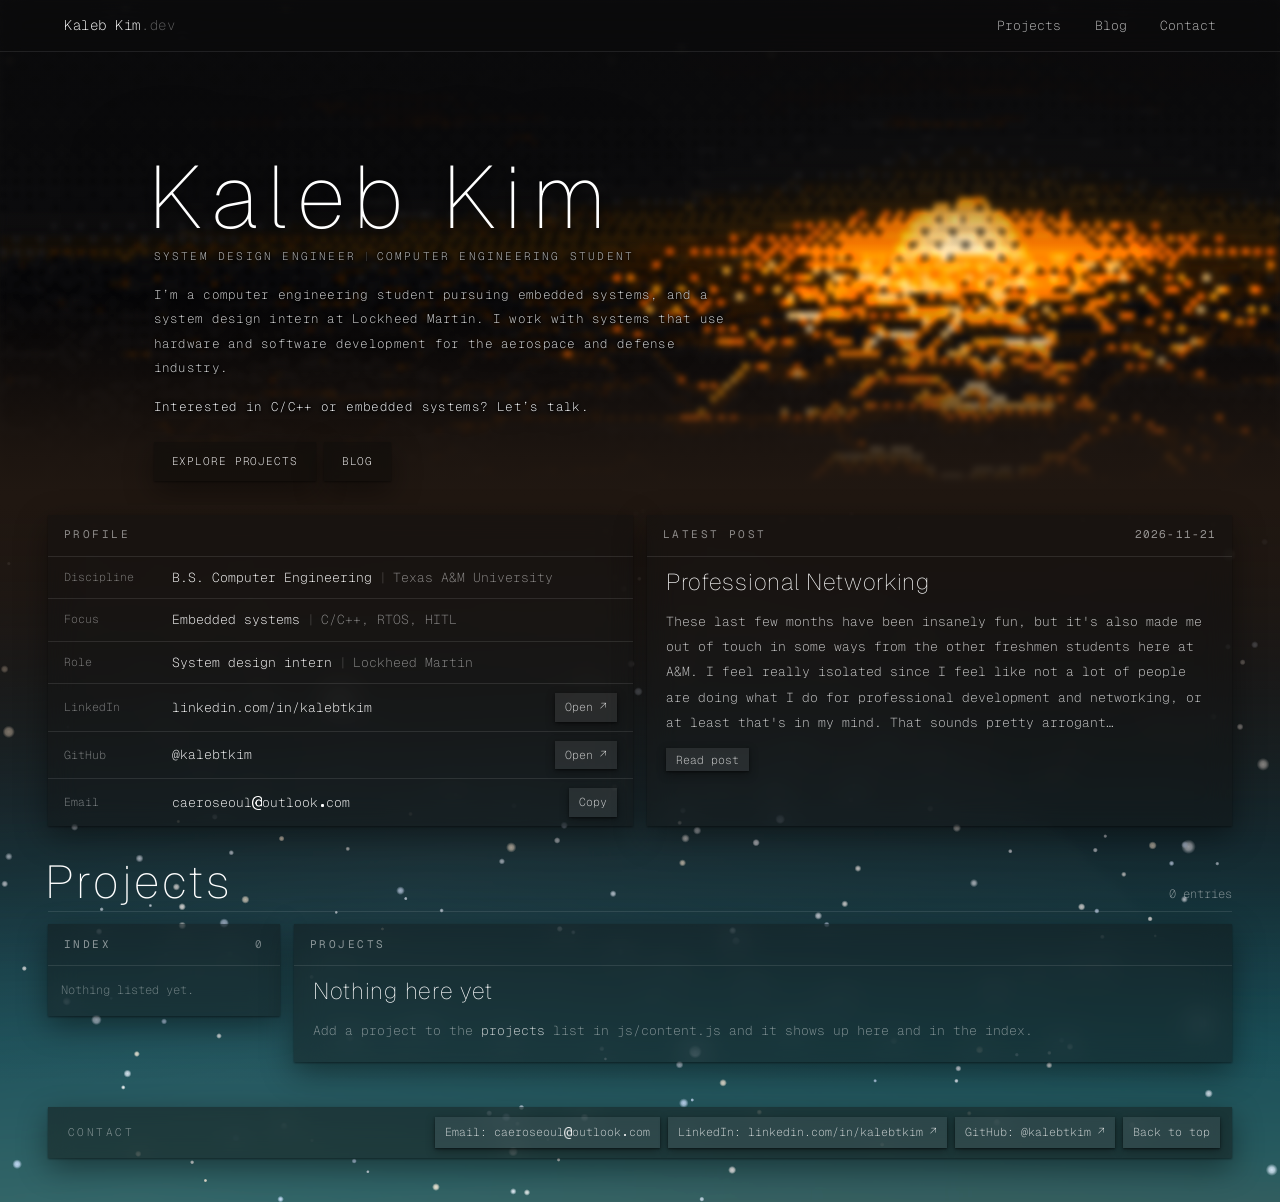
==== index.html @ 830ab782 "Match the section gaps, and rebuild the star field with per-layer timing Spacing: - One --stack-gap " ====
<!DOCTYPE html>
<html lang="en">
<head>
<meta charset="utf-8">
<meta name="viewport" content="width=device-width, initial-scale=1">
<title>Kaleb Kim</title>
<link rel="preconnect" href="https://fonts.googleapis.com">
<link rel="preconnect" href="https://fonts.gstatic.com" crossorigin>
<link href="https://fonts.googleapis.com/css2?family=Geist:wght@100..400&amp;family=Geist+Mono:wght@100..500&amp;display=swap" rel="stylesheet">
<link rel="stylesheet" href="css/site.css">
</head>
<body>

<header class="bar">
  <a class="brand" href="#top">Kaleb Kim<span>.dev</span></a>
  <nav class="nav">
    <a href="#projects">Projects</a>
    <a href="blog.html">Blog</a>
    <a href="#contact">Contact</a>
  </nav>
</header>

<div class="hero" id="top">
  <canvas class="art" id="hero-art" role="img" aria-label="Animated ASCII art: the sun setting into a sea of cloud"></canvas>
  <div class="intro">
    <h1 class="name">Kaleb Kim</h1>
    <p class="role">System Design Engineer<span>|</span>Computer Engineering Student</p>
    <div class="summary">
      <p>I&rsquo;m a computer engineering student pursuing embedded systems, and a system design intern at Lockheed Martin. I work with systems that use hardware and software development for the aerospace and defense industry.</p>
      <p class="cta">Interested in C/C++ or embedded systems? Let&rsquo;s talk.</p>
    </div>
    <div class="acts">
      <a href="#projects">Explore projects</a>
      <a href="blog.html">Blog</a>
    </div>
  </div>
</div>

<main class="lower">
  <div class="lower-bg" aria-hidden="true"><div class="stars"><i></i><i></i><i></i><i></i><i></i><i></i><i></i><i></i><i></i><i></i><i></i><i></i></div></div>
  <div class="wrap">
    <div class="decks" id="decks"></div>
    <section id="projects"></section>
  </div>
  <footer class="contactbar" id="contact"></footer>
</main>

<script src="js/content.js"></script>
<script src="js/cloud-sea.js"></script>
<script src="js/hero.js"></script>
<script>window.initHeroArt();</script>
<script src="js/render.js"></script>
</body>
</html>
---- css/site.css ----
:root {
    --bg: #0e0e0f;
    --fg: #ffffff;
    --bright: #ffffff;
    --accent: #f38020;
    --seam: #201711;   /* warm tone where the art hands off to the ridge */
    --mono: "Geist Mono", ui-monospace, Menlo, Consolas, monospace;
    /* every block on the page shares this measure and these gutters, so the
       contact bar lines up with the cards above it at any width */
    /* panels are lifted off the page with shadow instead of outlined */
    --lift: 0 1px 2px rgba(0, 0, 0, 0.45), 0 10px 30px rgba(0, 0, 0, 0.42);
    /* smaller version, so buttons lift off the cards they sit on */
    --lift-sm: 0 1px 2px rgba(0, 0, 0, 0.5), 0 3px 10px rgba(0, 0, 0, 0.38);
    --rule: 1px solid rgba(255, 255, 255, 0.10);
    /* the gap below the hero buttons and the gap above Projects are the
       same measure, split either side of the hero's bottom edge */
    --stack-gap: clamp(28px, 3.7vh, 46px);
    --measure: 1320px;
    --gutter: clamp(18px, 5vw, 48px);
    --display: "Geist", "Helvetica Neue", Arial, sans-serif;
    /* optical nudge pulling the name back into line with the text under it;
       retune this one value if the glyph edge looks off */
    --name-nudge: -0.06em;
    color-scheme: dark;
  }
  * { box-sizing: border-box; }
  body {
    margin: 0; background: var(--bg); color: var(--fg);
    min-height: 100vh; display: flex; flex-direction: column;
    font-family: var(--mono); font-weight: 200; font-size: 14px; line-height: 1.8;
    -webkit-font-smoothing: antialiased;
  }
  h1, p { margin: 0; }
  html { scroll-behavior: smooth; }
  @media (prefers-reduced-motion: reduce) { html { scroll-behavior: auto; } }
  /* jumping to #projects or a card must not tuck it under the fixed bar */
  #projects, .proj-list .card, #top { scroll-margin-top: 66px; }

  /* the art, and a gradient that fades it into the page */
  /* min-height, not height: the intro is in normal flow, so a narrow window
     makes the hero taller rather than slicing the buttons off the bottom */
  .hero {
    position: relative; min-height: clamp(400px, 46vh, 486px);
    overflow: hidden; display: flex; align-items: flex-start;
  }
  .art {
    position: absolute; inset: 0; display: block; width: 100%; height: 100%;
    font-family: var(--mono);
    filter: blur(3px) brightness(1.15) contrast(1.12) saturate(1.4);
  }
  .hero::after {
    content: ""; position: absolute; inset: 0; pointer-events: none;
    background: linear-gradient(to bottom,
      rgba(14, 14, 15, 0.62) 0%,
      rgba(14, 14, 15, 0.56) 22%,
      rgba(14, 14, 15, 0.42) 34%,
      rgba(14, 14, 15, 0) 50%,
      rgba(14, 14, 15, 0) 58%,
      rgba(32, 23, 17, 0.42) 74%,
      rgba(32, 23, 17, 0.88) 90%,
      var(--seam) 98%,
      var(--seam) 100%);
  }

  /* name and summary sit over the art, top left */
  .intro {
    position: relative; z-index: 2; width: 100%;
    padding: clamp(100px, 17vh, 180px) var(--gutter)
             calc(var(--stack-gap) * 0.7) clamp(56px, 12vw, 190px);
  }
  /* lines stop well short of the page edge rather than running across it */
  .role, .summary { max-width: 600px; }
  .name {
    font-family: var(--display); font-weight: 100;
    font-size: clamp(30px, 8vw, 88px); line-height: 1;
    letter-spacing: 0.1em; white-space: nowrap;
    margin-left: var(--name-nudge);
    color: #fff;
    /* no tight ring: a 1px shadow hugging the glyph reads as extra weight
       on a hairline face, so this is all soft halo instead */
    text-shadow:
      0 0 14px rgba(0, 0, 0, 0.92),
      0 0 46px rgba(0, 0, 0, 0.9),
      0 0 96px rgba(0, 0, 0, 0.8);
  }
  /* thin bar across the top: wordmark left, links right */
  .bar {
    position: fixed; top: 0; left: 0; right: 0; z-index: 10;
    display: flex; align-items: center; justify-content: space-between;
    gap: 16px; height: 52px; padding: 0 clamp(16px, 5vw, 72px);
    background: rgba(14, 14, 15, 0.30);
    backdrop-filter: blur(14px); -webkit-backdrop-filter: blur(14px);
    border-bottom: 1px solid rgba(255, 255, 255, 0.09);
  }
  .brand {
    color: #fff; font-size: 14px; font-weight: 200; letter-spacing: 0.04em;
    text-decoration: none; white-space: nowrap;
  }
  .brand span { color: rgba(255, 255, 255, 0.34); }
  .nav { display: flex; gap: clamp(16px, 2.6vw, 34px); }
  .nav a {
    color: rgba(255, 255, 255, 0.72); font-size: 13px; font-weight: 200;
    text-decoration: none; white-space: nowrap;
  }
  .nav a:hover { color: #fff; }

  /* shared: a tight opaque ring so the dots do not read through the
     letterforms, then widening halos to lift the text off the art */
  .role,
  .summary p {
    text-shadow:
      0 0 1px #0e0e0f, 0 0 2px #0e0e0f, 0 0 4px #0e0e0f,
      0 0 6px #0e0e0f, 0 0 9px #0e0e0f, 0 0 13px #0e0e0f,
      0 0 20px rgba(14, 14, 15, 0.99),
      0 0 40px rgba(14, 14, 15, 0.96),
      0 0 84px rgba(14, 14, 15, 0.88);
  }
  .role {
    margin-top: 6px; font-size: 11px; font-weight: 200;
    letter-spacing: 0.2em; text-transform: uppercase;
    color: rgba(255, 255, 255, 0.78);
  }
  .role span { color: rgba(255, 255, 255, 0.3); margin: 0 0.62em; letter-spacing: 0; }

  /* small type needs air: a touch more tracking and leading than the body,
     and more contrast to hold up against the art */
  .summary { margin-top: 16px; display: grid; gap: 15px; }
  .summary p {
    font-size: 12.5px; font-weight: 200; line-height: 1.95;
    letter-spacing: 0.022em; color: rgba(255, 255, 255, 0.86);
  }
  .summary .cta { color: #fff; letter-spacing: 0.03em; }

  .acts { display: flex; gap: 8px; flex-wrap: wrap; margin-top: 22px; }
  .acts a {
    font-size: 11px; letter-spacing: 0.08em; text-transform: uppercase;
    color: #fff; text-decoration: none; padding: 10px 18px;
    background: rgba(14, 12, 11, 0.52); box-shadow: var(--lift);
    backdrop-filter: blur(6px); -webkit-backdrop-filter: blur(6px);
    transition: background 140ms ease;
  }
  .acts a:hover { background: rgba(255, 255, 255, 0.16); }

  /* photo band below the hero: blurred like the art, with its own gradient
     at each edge so it emerges from the page background and sinks back in */
  /* the whole photo, full width, uncropped, running to the bottom of the page */
  /* rows inside any card: profile, index, project bodies */
  .card dl { margin: 0; }
  .card dl > div {
    display: grid; grid-template-columns: 96px minmax(0, 1fr) auto;
    gap: 12px; align-items: center; padding: 9px 16px;
    border-bottom: var(--rule);
  }
  .card dl > div:last-child { border-bottom: 0; }
  .card dt { font-size: 11.5px; color: rgba(255, 255, 255, 0.46); }
  .card dd { margin: 0; font-size: 13px; color: #fff; }
  .card dd.addr { white-space: nowrap; }
  .card dd .sub { color: rgba(255, 255, 255, 0.5); }
  .card dd .sep { color: rgba(255, 255, 255, 0.26); margin: 0 .5em; }
  .btn {
    font: inherit; font-size: 11.5px; color: rgba(255, 255, 255, 0.78);
    background: rgba(255, 255, 255, 0.08); border: 0; box-shadow: var(--lift-sm);
    padding: 4px 10px; cursor: pointer; text-decoration: none; white-space: nowrap;
    transition: background 120ms ease, color 120ms ease, box-shadow 120ms ease;
  }
  .btn:hover {
    color: #fff; background: rgba(255, 255, 255, 0.16);
    box-shadow: 0 1px 2px rgba(0, 0, 0, 0.55), 0 6px 16px rgba(0, 0, 0, 0.46);
  }
  /* The @ and the . are background images, so no part of the address sits in
     the markup as text. Use: name<i class="at"></i>host<i class="dot"></i>tld */
  .at, .dot {
    display: inline-block; background-repeat: no-repeat;
    background-size: contain; background-position: center;
  }
  .at {
    width: .72em; height: 1.1em; vertical-align: -.24em; margin: 0 .02em;
    background-image: url("[data-uri]");
  }
  .dot {
    width: .22em; height: .22em; vertical-align: 0; margin: 0 .22em;
    background-image: url("[data-uri]");
  }

  @media (max-width: 620px) {
    .card dl > div { grid-template-columns: 84px minmax(0, 1fr); row-gap: 5px; }
    .btn { grid-column: 2; justify-self: start; }
  }

  @media (max-width: 620px) {
    .hero { height: clamp(420px, 80vh, 680px); }
    .summary { max-width: none; }
    /* the wide offset would drop the text onto the sun on a phone */
    .intro { padding: clamp(92px, 15vh, 150px) var(--gutter) clamp(36px, 6vh, 56px) var(--gutter); }
    /* narrow screens crop into the bright part of the art, so the top of the
       band is darkened harder to keep the text readable */
    .hero::after {
      background: linear-gradient(to bottom,
        rgba(14, 14, 15, 0.94) 0%,
        rgba(14, 14, 15, 0.86) 28%,
        rgba(14, 14, 15, 0.45) 42%,
        rgba(14, 14, 15, 0) 58%,
        rgba(32, 23, 17, 0.45) 76%,
        rgba(32, 23, 17, 0.9) 91%,
        var(--seam) 98%,
        var(--seam) 100%);
    }
  }

  /* ====== lower half: blurred ridge behind the content ================= */
  /* no overflow here: an overflow ancestor would stop the index sticking */
  .lower { position: relative; flex: 1 0 auto; display: flex; flex-direction: column; }
  /* pages with no hero need clearance under the fixed bar */
  .lower.page > .wrap { padding-top: 70px; }
  /* fills the whole lower half, so the picture runs under the contact bar */
  .lower-bg { position: absolute; inset: 0; overflow: hidden; z-index: 0; background: var(--bg); }
  .lower-bg::before {
    content: ""; position: absolute; top: -2%; left: -2%; right: -2%;
    aspect-ratio: 1400 / 2100;
    background: url("../img/ridge.svg") center top / 100% auto no-repeat;
    filter: blur(4px) brightness(1.04) saturate(1.1);
    /* the picture fades out at its own bottom edge, not at the page's, so a
       long projects page lands on black and a short one never shows a band */
    -webkit-mask-image: linear-gradient(to bottom, #000 calc(100% - 460px), transparent 100%);
    mask-image: linear-gradient(to bottom, #000 calc(100% - 460px), transparent 100%);
  }
  .lower-bg::after {
    content: ""; position: absolute; inset: 0;
    /* top fade in pixels so the handover is the same length whatever the
       image height is; bottom fade in percent so it always lands on black */
    background:
      linear-gradient(to bottom,
        var(--seam) 0,
        rgba(32, 23, 17, 0.88) 90px,
        rgba(32, 23, 17, 0.6) 210px,
        rgba(32, 23, 17, 0.3) 340px,
        rgba(32, 23, 17, 0.1) 460px,
        rgba(32, 23, 17, 0) 580px),
      none;
  }

  /* ---- star field -----------------------------------------------------
     The sky in ridge.svg is empty now; the stars live here so they can
     twinkle. 12 layers of 30 tiny radial gradients each, every layer on
     its own duration and starting part-way through its cycle, so no two
     groups brighten together. Positions are percentages, so the field
     follows the picture at any window width. */
  .stars {
    position: absolute; top: 0; left: 0; right: 0;
    aspect-ratio: 1400 / 1020;        /* the sky band of the picture */
    pointer-events: none; z-index: 0;
  }
  .stars i { position: absolute; inset: 0; display: block; filter: blur(0.35px); }
  .stars i:nth-child(1) {
    background-image:
      radial-gradient(6.99px 6.99px at 92.23% 94.4%, rgba(255,244,226,0.9) 0, rgba(255,244,226,0.7) 54%, transparent 100%),
      radial-gradient(2.22px 2.22px at 52.99% 13.23%, rgba(255,255,255,0.94) 0, rgba(255,255,255,0.73) 42%, transparent 100%),
      radial-gradient(5.18px 5.18px at 10.83% 97.64%, rgba(203,226,255,0.96) 0, rgba(203,226,255,0.75) 53%, transparent 100%),
      radial-gradient(1.8px 1.8px at 76.91% 20.7%, rgba(255,255,255,0.94) 0, rgba(255,255,255,0.73) 53%, transparent 100%),
      radial-gradient(4.32px 4.32px at 56.51% 85.63%, rgba(236,244,255,0.94) 0, rgba(236,244,255,0.73) 57%, transparent 100%),
      radial-gradient(3.84px 3.84px at 17.96% 48.22%, rgba(255,255,255,0.88) 0, rgba(255,255,255,0.69) 47%, transparent 100%),
      radial-gradient(3.1px 3.1px at 53.34% 67.1%, rgba(255,255,255,0.86) 0, rgba(255,255,255,0.67) 43%, transparent 100%),
      radial-gradient(2.46px 2.46px at 56.76% 93.56%, rgba(255,255,255,0.91) 0, rgba(255,255,255,0.71) 51%, transparent 100%),
      radial-gradient(2.93px 2.93px at 54.19% 89.04%, rgba(255,255,255,0.87) 0, rgba(255,255,255,0.68) 45%, transparent 100%),
      radial-gradient(2.34px 2.34px at 70.59% 82.49%, rgba(203,226,255,0.94) 0, rgba(203,226,255,0.73) 54%, transparent 100%),
      radial-gradient(1.85px 1.85px at 16.93% 97.02%, rgba(255,255,255,0.87) 0, rgba(255,255,255,0.68) 49%, transparent 100%),
      radial-gradient(3.87px 3.87px at 68.61% 96.89%, rgba(255,244,226,0.99) 0, rgba(255,244,226,0.77) 56%, transparent 100%),
      radial-gradient(4.33px 4.33px at 74.75% 34.64%, rgba(255,255,255,0.86) 0, rgba(255,255,255,0.67) 50%, transparent 100%),
      radial-gradient(4.22px 4.22px at 46.62% 19.81%, rgba(255,255,255,0.86) 0, rgba(255,255,255,0.67) 59%, transparent 100%),
      radial-gradient(3.17px 3.17px at 52.88% 17.13%, rgba(236,244,255,0.87) 0, rgba(236,244,255,0.68) 47%, transparent 100%),
      radial-gradient(2.63px 2.63px at 89.85% 44.41%, rgba(255,255,255,0.98) 0, rgba(255,255,255,0.76) 55%, transparent 100%),
      radial-gradient(4.12px 4.12px at 7.22% 95.59%, rgba(255,244,226,0.89) 0, rgba(255,244,226,0.69) 55%, transparent 100%),
      radial-gradient(5.7px 5.7px at 30.01% 85.66%, rgba(236,244,255,0.87) 0, rgba(236,244,255,0.68) 46%, transparent 100%),
      radial-gradient(3.96px 3.96px at 33.35% 55.79%, rgba(203,226,255,0.86) 0, rgba(203,226,255,0.67) 59%, transparent 100%),
      radial-gradient(4.09px 4.09px at 68.74% 11.57%, rgba(216,232,248,1.0) 0, rgba(216,232,248,0.78) 50%, transparent 100%),
      radial-gradient(3.82px 3.82px at 0.69% 37.72%, rgba(216,232,248,0.88) 0, rgba(216,232,248,0.69) 42%, transparent 100%),
      radial-gradient(4.83px 4.83px at 17.51% 44.87%, rgba(203,226,255,0.89) 0, rgba(203,226,255,0.69) 59%, transparent 100%),
      radial-gradient(3.14px 3.14px at 71.91% 17.92%, rgba(255,255,255,0.88) 0, rgba(255,255,255,0.69) 43%, transparent 100%),
      radial-gradient(3.8px 3.8px at 86.13% 49.68%, rgba(255,244,226,0.91) 0, rgba(255,244,226,0.71) 52%, transparent 100%),
      radial-gradient(2.44px 2.44px at 40.79% 80.13%, rgba(255,255,255,0.91) 0, rgba(255,255,255,0.71) 55%, transparent 100%),
      radial-gradient(3.74px 3.74px at 88.46% 66.56%, rgba(255,244,226,0.89) 0, rgba(255,244,226,0.69) 44%, transparent 100%),
      radial-gradient(4.37px 4.37px at 38.47% 88.91%, rgba(236,244,255,0.87) 0, rgba(236,244,255,0.68) 56%, transparent 100%),
      radial-gradient(6.43px 6.43px at 98.68% 27.83%, rgba(255,255,255,0.89) 0, rgba(255,255,255,0.69) 45%, transparent 100%),
      radial-gradient(5.8px 5.8px at 24.91% 97.78%, rgba(255,255,255,0.89) 0, rgba(255,255,255,0.69) 53%, transparent 100%),
      radial-gradient(3.81px 3.81px at 56.49% 62.0%, rgba(255,244,226,0.91) 0, rgba(255,244,226,0.71) 53%, transparent 100%);
    animation: twinkle-b 3.46s ease-in-out -0.27s infinite;
  }
  .stars i:nth-child(2) {
    background-image:
      radial-gradient(4.34px 4.34px at 65.38% 17.13%, rgba(255,255,255,1.0) 0, rgba(255,255,255,0.78) 46%, transparent 100%),
      radial-gradient(3.68px 3.68px at 61.03% 14.1%, rgba(203,226,255,0.89) 0, rgba(203,226,255,0.69) 43%, transparent 100%),
      radial-gradient(3.3px 3.3px at 81.97% 60.11%, rgba(255,255,255,0.9) 0, rgba(255,255,255,0.7) 47%, transparent 100%),
      radial-gradient(2.85px 2.85px at 85.48% 20.74%, rgba(255,244,226,0.88) 0, rgba(255,244,226,0.69) 60%, transparent 100%),
      radial-gradient(2.68px 2.68px at 85.69% 43.56%, rgba(203,226,255,0.93) 0, rgba(203,226,255,0.73) 51%, transparent 100%),
      radial-gradient(4.28px 4.28px at 45.67% 65.74%, rgba(236,244,255,0.91) 0, rgba(236,244,255,0.71) 51%, transparent 100%),
      radial-gradient(2.77px 2.77px at 82.9% 4.22%, rgba(203,226,255,0.93) 0, rgba(203,226,255,0.73) 48%, transparent 100%),
      radial-gradient(1.81px 1.81px at 31.7% 42.23%, rgba(216,232,248,0.97) 0, rgba(216,232,248,0.76) 60%, transparent 100%),
      radial-gradient(7.28px 7.28px at 92.85% 36.66%, rgba(236,244,255,0.92) 0, rgba(236,244,255,0.72) 47%, transparent 100%),
      radial-gradient(5.18px 5.18px at 39.94% 36.74%, rgba(255,244,226,0.94) 0, rgba(255,244,226,0.73) 47%, transparent 100%),
      radial-gradient(3.48px 3.48px at 91.63% 97.64%, rgba(255,255,255,0.92) 0, rgba(255,255,255,0.72) 42%, transparent 100%),
      radial-gradient(3.15px 3.15px at 39.21% 38.24%, rgba(216,232,248,0.9) 0, rgba(216,232,248,0.7) 50%, transparent 100%),
      radial-gradient(4.36px 4.36px at 71.79% 14.54%, rgba(255,244,226,0.92) 0, rgba(255,244,226,0.72) 45%, transparent 100%),
      radial-gradient(3.55px 3.55px at 92.53% 42.31%, rgba(236,244,255,0.87) 0, rgba(236,244,255,0.68) 42%, transparent 100%),
      radial-gradient(3.14px 3.14px at 74.87% 60.46%, rgba(236,244,255,0.97) 0, rgba(236,244,255,0.76) 51%, transparent 100%),
      radial-gradient(3.03px 3.03px at 27.0% 28.51%, rgba(255,244,226,0.89) 0, rgba(255,244,226,0.69) 42%, transparent 100%),
      radial-gradient(3.83px 3.83px at 22.19% 66.64%, rgba(255,255,255,0.95) 0, rgba(255,255,255,0.74) 46%, transparent 100%),
      radial-gradient(4.19px 4.19px at 66.61% 11.45%, rgba(255,255,255,0.99) 0, rgba(255,255,255,0.77) 60%, transparent 100%),
      radial-gradient(3.85px 3.85px at 8.19% 8.36%, rgba(203,226,255,0.86) 0, rgba(203,226,255,0.67) 50%, transparent 100%),
      radial-gradient(4.38px 4.38px at 27.34% 57.13%, rgba(255,255,255,0.99) 0, rgba(255,255,255,0.77) 44%, transparent 100%),
      radial-gradient(3.96px 3.96px at 65.6% 13.36%, rgba(203,226,255,0.95) 0, rgba(203,226,255,0.74) 46%, transparent 100%),
      radial-gradient(3.32px 3.32px at 26.14% 92.21%, rgba(255,255,255,0.94) 0, rgba(255,255,255,0.73) 60%, transparent 100%),
      radial-gradient(1.75px 1.75px at 42.17% 4.84%, rgba(255,255,255,0.9) 0, rgba(255,255,255,0.7) 60%, transparent 100%),
      radial-gradient(7.36px 7.36px at 93.79% 55.63%, rgba(216,232,248,0.86) 0, rgba(216,232,248,0.67) 52%, transparent 100%),
      radial-gradient(1.79px 1.79px at 28.74% 71.54%, rgba(236,244,255,0.97) 0, rgba(236,244,255,0.76) 45%, transparent 100%),
      radial-gradient(3.27px 3.27px at 14.51% 14.17%, rgba(255,244,226,0.98) 0, rgba(255,244,226,0.76) 58%, transparent 100%),
      radial-gradient(3.53px 3.53px at 19.85% 17.29%, rgba(255,244,226,0.99) 0, rgba(255,244,226,0.77) 48%, transparent 100%),
      radial-gradient(3.32px 3.32px at 83.71% 26.71%, rgba(203,226,255,0.97) 0, rgba(203,226,255,0.76) 46%, transparent 100%),
      radial-gradient(1.87px 1.87px at 11.75% 42.98%, rgba(216,232,248,1.0) 0, rgba(216,232,248,0.78) 45%, transparent 100%),
      radial-gradient(3.4px 3.4px at 70.99% 14.95%, rgba(255,255,255,0.87) 0, rgba(255,255,255,0.68) 59%, transparent 100%);
    animation: twinkle-b 5.26s ease-in-out -1.76s infinite;
  }
  .stars i:nth-child(3) {
    background-image:
      radial-gradient(3.79px 3.79px at 59.21% 98.59%, rgba(255,255,255,0.86) 0, rgba(255,255,255,0.67) 53%, transparent 100%),
      radial-gradient(4.95px 4.95px at 63.61% 75.61%, rgba(236,244,255,0.9) 0, rgba(236,244,255,0.7) 48%, transparent 100%),
      radial-gradient(2.61px 2.61px at 46.44% 77.6%, rgba(216,232,248,0.99) 0, rgba(216,232,248,0.77) 45%, transparent 100%),
      radial-gradient(2.72px 2.72px at 40.43% 66.41%, rgba(255,255,255,0.93) 0, rgba(255,255,255,0.73) 44%, transparent 100%),
      radial-gradient(3.8px 3.8px at 2.66% 85.45%, rgba(255,255,255,0.98) 0, rgba(255,255,255,0.76) 52%, transparent 100%),
      radial-gradient(4.2px 4.2px at 94.43% 63.15%, rgba(236,244,255,0.87) 0, rgba(236,244,255,0.68) 50%, transparent 100%),
      radial-gradient(3.42px 3.42px at 52.25% 94.82%, rgba(255,244,226,0.94) 0, rgba(255,244,226,0.73) 58%, transparent 100%),
      radial-gradient(3.32px 3.32px at 40.1% 73.65%, rgba(236,244,255,0.96) 0, rgba(236,244,255,0.75) 42%, transparent 100%),
      radial-gradient(3.18px 3.18px at 88.93% 78.35%, rgba(216,232,248,0.9) 0, rgba(216,232,248,0.7) 43%, transparent 100%),
      radial-gradient(3.99px 3.99px at 77.88% 66.28%, rgba(255,255,255,0.85) 0, rgba(255,255,255,0.66) 49%, transparent 100%),
      radial-gradient(4.12px 4.12px at 90.05% 36.53%, rgba(255,244,226,0.86) 0, rgba(255,244,226,0.67) 58%, transparent 100%),
      radial-gradient(4.2px 4.2px at 69.17% 25.7%, rgba(203,226,255,0.88) 0, rgba(203,226,255,0.69) 59%, transparent 100%),
      radial-gradient(3.67px 3.67px at 98.03% 15.0%, rgba(203,226,255,0.91) 0, rgba(203,226,255,0.71) 53%, transparent 100%),
      radial-gradient(6.78px 6.78px at 54.31% 58.64%, rgba(216,232,248,0.98) 0, rgba(216,232,248,0.76) 60%, transparent 100%),
      radial-gradient(1.87px 1.87px at 78.98% 11.87%, rgba(255,255,255,0.98) 0, rgba(255,255,255,0.76) 51%, transparent 100%),
      radial-gradient(1.97px 1.97px at 86.35% 35.53%, rgba(236,244,255,0.89) 0, rgba(236,244,255,0.69) 56%, transparent 100%),
      radial-gradient(2.25px 2.25px at 91.49% 99.41%, rgba(216,232,248,0.99) 0, rgba(216,232,248,0.77) 51%, transparent 100%),
      radial-gradient(3.47px 3.47px at 98.8% 3.96%, rgba(203,226,255,0.98) 0, rgba(203,226,255,0.76) 56%, transparent 100%),
      radial-gradient(1.82px 1.82px at 54.08% 63.84%, rgba(203,226,255,0.9) 0, rgba(203,226,255,0.7) 56%, transparent 100%),
      radial-gradient(2.08px 2.08px at 77.76% 54.18%, rgba(203,226,255,0.86) 0, rgba(203,226,255,0.67) 60%, transparent 100%),
      radial-gradient(3.01px 3.01px at 19.59% 30.87%, rgba(255,255,255,0.97) 0, rgba(255,255,255,0.76) 50%, transparent 100%),
      radial-gradient(3.99px 3.99px at 48.48% 47.99%, rgba(216,232,248,0.97) 0, rgba(216,232,248,0.76) 45%, transparent 100%),
      radial-gradient(4.33px 4.33px at 70.86% 93.25%, rgba(255,255,255,0.99) 0, rgba(255,255,255,0.77) 50%, transparent 100%),
      radial-gradient(2.31px 2.31px at 18.2% 82.81%, rgba(203,226,255,0.95) 0, rgba(203,226,255,0.74) 58%, transparent 100%),
      radial-gradient(2.18px 2.18px at 20.31% 8.79%, rgba(255,255,255,0.97) 0, rgba(255,255,255,0.76) 48%, transparent 100%),
      radial-gradient(3.72px 3.72px at 7.38% 2.29%, rgba(255,244,226,0.85) 0, rgba(255,244,226,0.66) 55%, transparent 100%),
      radial-gradient(4.07px 4.07px at 69.83% 57.47%, rgba(255,255,255,0.89) 0, rgba(255,255,255,0.69) 46%, transparent 100%),
      radial-gradient(1.99px 1.99px at 0.69% 6.29%, rgba(255,255,255,0.98) 0, rgba(255,255,255,0.76) 56%, transparent 100%),
      radial-gradient(3.07px 3.07px at 52.83% 49.56%, rgba(255,255,255,0.98) 0, rgba(255,255,255,0.76) 59%, transparent 100%),
      radial-gradient(3.07px 3.07px at 66.52% 1.0%, rgba(255,255,255,0.94) 0, rgba(255,255,255,0.73) 49%, transparent 100%);
    animation: twinkle 3.53s ease-in-out -2.05s infinite;
  }
  .stars i:nth-child(4) {
    background-image:
      radial-gradient(3.11px 3.11px at 33.3% 92.53%, rgba(255,244,226,0.98) 0, rgba(255,244,226,0.76) 47%, transparent 100%),
      radial-gradient(3.84px 3.84px at 48.73% 8.99%, rgba(203,226,255,0.97) 0, rgba(203,226,255,0.76) 51%, transparent 100%),
      radial-gradient(2.84px 2.84px at 29.46% 75.11%, rgba(255,255,255,0.86) 0, rgba(255,255,255,0.67) 52%, transparent 100%),
      radial-gradient(3.57px 3.57px at 39.74% 57.04%, rgba(255,255,255,0.94) 0, rgba(255,255,255,0.73) 58%, transparent 100%),
      radial-gradient(3.57px 3.57px at 16.13% 20.32%, rgba(216,232,248,0.94) 0, rgba(216,232,248,0.73) 43%, transparent 100%),
      radial-gradient(3.92px 3.92px at 48.03% 7.83%, rgba(255,255,255,0.85) 0, rgba(255,255,255,0.66) 47%, transparent 100%),
      radial-gradient(3.61px 3.61px at 53.32% 38.4%, rgba(255,244,226,0.89) 0, rgba(255,244,226,0.69) 47%, transparent 100%),
      radial-gradient(2.08px 2.08px at 20.6% 15.65%, rgba(236,244,255,0.96) 0, rgba(236,244,255,0.75) 57%, transparent 100%),
      radial-gradient(1.77px 1.77px at 16.05% 72.48%, rgba(255,244,226,0.91) 0, rgba(255,244,226,0.71) 60%, transparent 100%),
      radial-gradient(2.94px 2.94px at 22.0% 35.79%, rgba(255,244,226,0.98) 0, rgba(255,244,226,0.76) 57%, transparent 100%),
      radial-gradient(3.76px 3.76px at 19.02% 79.99%, rgba(216,232,248,0.96) 0, rgba(216,232,248,0.75) 56%, transparent 100%),
      radial-gradient(3.44px 3.44px at 7.74% 45.78%, rgba(216,232,248,0.9) 0, rgba(216,232,248,0.7) 49%, transparent 100%),
      radial-gradient(3.54px 3.54px at 85.39% 95.66%, rgba(255,255,255,0.85) 0, rgba(255,255,255,0.66) 60%, transparent 100%),
      radial-gradient(4.05px 4.05px at 66.97% 29.25%, rgba(255,255,255,0.87) 0, rgba(255,255,255,0.68) 43%, transparent 100%),
      radial-gradient(7.31px 7.31px at 96.0% 5.31%, rgba(255,255,255,0.93) 0, rgba(255,255,255,0.73) 48%, transparent 100%),
      radial-gradient(2.32px 2.32px at 38.32% 11.23%, rgba(255,255,255,0.89) 0, rgba(255,255,255,0.69) 52%, transparent 100%),
      radial-gradient(2.95px 2.95px at 13.11% 24.81%, rgba(236,244,255,0.87) 0, rgba(236,244,255,0.68) 57%, transparent 100%),
      radial-gradient(3.3px 3.3px at 90.65% 23.78%, rgba(255,244,226,0.94) 0, rgba(255,244,226,0.73) 58%, transparent 100%),
      radial-gradient(3.52px 3.52px at 19.58% 86.58%, rgba(255,244,226,0.97) 0, rgba(255,244,226,0.76) 55%, transparent 100%),
      radial-gradient(2.76px 2.76px at 30.91% 86.32%, rgba(255,244,226,0.95) 0, rgba(255,244,226,0.74) 44%, transparent 100%),
      radial-gradient(1.71px 1.71px at 59.78% 80.81%, rgba(255,255,255,0.85) 0, rgba(255,255,255,0.66) 55%, transparent 100%),
      radial-gradient(2.62px 2.62px at 12.97% 48.24%, rgba(203,226,255,0.94) 0, rgba(203,226,255,0.73) 53%, transparent 100%),
      radial-gradient(2.65px 2.65px at 76.92% 25.68%, rgba(216,232,248,0.87) 0, rgba(216,232,248,0.68) 55%, transparent 100%),
      radial-gradient(2.06px 2.06px at 95.1% 38.48%, rgba(216,232,248,0.87) 0, rgba(216,232,248,0.68) 53%, transparent 100%),
      radial-gradient(2.81px 2.81px at 91.53% 38.45%, rgba(203,226,255,1.0) 0, rgba(203,226,255,0.78) 47%, transparent 100%),
      radial-gradient(2.44px 2.44px at 70.23% 2.48%, rgba(255,255,255,0.87) 0, rgba(255,255,255,0.68) 60%, transparent 100%),
      radial-gradient(3.72px 3.72px at 59.07% 36.23%, rgba(236,244,255,0.98) 0, rgba(236,244,255,0.76) 57%, transparent 100%),
      radial-gradient(3.02px 3.02px at 23.68% 84.7%, rgba(255,255,255,0.95) 0, rgba(255,255,255,0.74) 53%, transparent 100%),
      radial-gradient(2.31px 2.31px at 49.95% 7.91%, rgba(255,255,255,0.95) 0, rgba(255,255,255,0.74) 53%, transparent 100%),
      radial-gradient(3.62px 3.62px at 54.98% 4.71%, rgba(203,226,255,0.96) 0, rgba(203,226,255,0.75) 42%, transparent 100%);
    animation: twinkle-b 5.42s ease-in-out -2.78s infinite;
  }
  .stars i:nth-child(5) {
    background-image:
      radial-gradient(3.26px 3.26px at 71.88% 21.08%, rgba(255,244,226,0.93) 0, rgba(255,244,226,0.73) 52%, transparent 100%),
      radial-gradient(3.57px 3.57px at 12.75% 22.26%, rgba(255,255,255,0.88) 0, rgba(255,255,255,0.69) 54%, transparent 100%),
      radial-gradient(3.87px 3.87px at 1.22% 95.59%, rgba(255,255,255,0.95) 0, rgba(255,255,255,0.74) 58%, transparent 100%),
      radial-gradient(3.53px 3.53px at 83.61% 79.18%, rgba(203,226,255,0.87) 0, rgba(203,226,255,0.68) 54%, transparent 100%),
      radial-gradient(3.53px 3.53px at 82.81% 29.62%, rgba(236,244,255,0.88) 0, rgba(236,244,255,0.69) 43%, transparent 100%),
      radial-gradient(2.03px 2.03px at 65.1% 53.55%, rgba(255,255,255,0.88) 0, rgba(255,255,255,0.69) 49%, transparent 100%),
      radial-gradient(3.06px 3.06px at 18.31% 10.57%, rgba(255,255,255,0.87) 0, rgba(255,255,255,0.68) 56%, transparent 100%),
      radial-gradient(3.27px 3.27px at 26.4% 48.88%, rgba(255,244,226,0.95) 0, rgba(255,244,226,0.74) 53%, transparent 100%),
      radial-gradient(2.23px 2.23px at 84.02% 4.15%, rgba(216,232,248,0.92) 0, rgba(216,232,248,0.72) 44%, transparent 100%),
      radial-gradient(4.88px 4.88px at 1.22% 99.35%, rgba(255,255,255,0.93) 0, rgba(255,255,255,0.73) 56%, transparent 100%),
      radial-gradient(3.42px 3.42px at 31.54% 56.52%, rgba(216,232,248,0.86) 0, rgba(216,232,248,0.67) 42%, transparent 100%),
      radial-gradient(3.03px 3.03px at 31.89% 86.26%, rgba(255,255,255,0.96) 0, rgba(255,255,255,0.75) 42%, transparent 100%),
      radial-gradient(3.16px 3.16px at 28.77% 23.27%, rgba(255,255,255,0.96) 0, rgba(255,255,255,0.75) 44%, transparent 100%),
      radial-gradient(3.48px 3.48px at 96.88% 23.8%, rgba(255,255,255,0.95) 0, rgba(255,255,255,0.74) 50%, transparent 100%),
      radial-gradient(5.0px 5.0px at 40.09% 69.36%, rgba(255,255,255,0.97) 0, rgba(255,255,255,0.76) 52%, transparent 100%),
      radial-gradient(4.0px 4.0px at 60.54% 30.53%, rgba(236,244,255,0.98) 0, rgba(236,244,255,0.76) 56%, transparent 100%),
      radial-gradient(4.09px 4.09px at 3.32% 80.73%, rgba(203,226,255,0.97) 0, rgba(203,226,255,0.76) 49%, transparent 100%),
      radial-gradient(3.69px 3.69px at 13.78% 40.98%, rgba(255,255,255,0.91) 0, rgba(255,255,255,0.71) 51%, transparent 100%),
      radial-gradient(2.45px 2.45px at 24.35% 50.63%, rgba(255,255,255,0.9) 0, rgba(255,255,255,0.7) 52%, transparent 100%),
      radial-gradient(2.47px 2.47px at 53.1% 34.09%, rgba(255,255,255,0.98) 0, rgba(255,255,255,0.76) 49%, transparent 100%),
      radial-gradient(4.02px 4.02px at 49.29% 17.05%, rgba(216,232,248,0.87) 0, rgba(216,232,248,0.68) 47%, transparent 100%),
      radial-gradient(3.91px 3.91px at 2.2% 92.23%, rgba(216,232,248,0.91) 0, rgba(216,232,248,0.71) 60%, transparent 100%),
      radial-gradient(2.73px 2.73px at 47.02% 58.33%, rgba(236,244,255,0.9) 0, rgba(236,244,255,0.7) 54%, transparent 100%),
      radial-gradient(4.09px 4.09px at 7.08% 6.12%, rgba(236,244,255,0.95) 0, rgba(236,244,255,0.74) 42%, transparent 100%),
      radial-gradient(3.17px 3.17px at 72.11% 15.72%, rgba(255,244,226,0.96) 0, rgba(255,244,226,0.75) 52%, transparent 100%),
      radial-gradient(3.31px 3.31px at 27.7% 94.01%, rgba(203,226,255,0.86) 0, rgba(203,226,255,0.67) 55%, transparent 100%),
      radial-gradient(3.0px 3.0px at 18.09% 77.97%, rgba(236,244,255,0.94) 0, rgba(236,244,255,0.73) 53%, transparent 100%),
      radial-gradient(3.05px 3.05px at 84.3% 89.91%, rgba(216,232,248,0.96) 0, rgba(216,232,248,0.75) 48%, transparent 100%),
      radial-gradient(4.34px 4.34px at 53.55% 35.77%, rgba(255,255,255,0.87) 0, rgba(255,255,255,0.68) 45%, transparent 100%),
      radial-gradient(4.23px 4.23px at 4.77% 96.01%, rgba(216,232,248,0.92) 0, rgba(216,232,248,0.72) 58%, transparent 100%);
    animation: twinkle-b 3.84s ease-in-out -0.69s infinite;
  }
  .stars i:nth-child(6) {
    background-image:
      radial-gradient(2.01px 2.01px at 5.31% 23.82%, rgba(216,232,248,0.85) 0, rgba(216,232,248,0.66) 42%, transparent 100%),
      radial-gradient(3.32px 3.32px at 58.73% 51.43%, rgba(236,244,255,1.0) 0, rgba(236,244,255,0.78) 60%, transparent 100%),
      radial-gradient(3.03px 3.03px at 26.8% 93.82%, rgba(255,255,255,1.0) 0, rgba(255,255,255,0.78) 60%, transparent 100%),
      radial-gradient(3.46px 3.46px at 6.57% 13.06%, rgba(255,244,226,0.87) 0, rgba(255,244,226,0.68) 52%, transparent 100%),
      radial-gradient(4.16px 4.16px at 54.47% 34.93%, rgba(236,244,255,0.85) 0, rgba(236,244,255,0.66) 51%, transparent 100%),
      radial-gradient(2.98px 2.98px at 61.14% 26.48%, rgba(255,255,255,0.97) 0, rgba(255,255,255,0.76) 45%, transparent 100%),
      radial-gradient(3.89px 3.89px at 34.06% 73.18%, rgba(255,244,226,0.95) 0, rgba(255,244,226,0.74) 51%, transparent 100%),
      radial-gradient(2.39px 2.39px at 32.07% 33.14%, rgba(255,244,226,0.88) 0, rgba(255,244,226,0.69) 48%, transparent 100%),
      radial-gradient(2.25px 2.25px at 34.5% 43.51%, rgba(216,232,248,0.94) 0, rgba(216,232,248,0.73) 49%, transparent 100%),
      radial-gradient(4.83px 4.83px at 53.42% 64.18%, rgba(203,226,255,0.96) 0, rgba(203,226,255,0.75) 46%, transparent 100%),
      radial-gradient(1.93px 1.93px at 31.44% 85.61%, rgba(255,255,255,0.91) 0, rgba(255,255,255,0.71) 54%, transparent 100%),
      radial-gradient(3.59px 3.59px at 64.23% 1.53%, rgba(255,255,255,0.99) 0, rgba(255,255,255,0.77) 47%, transparent 100%),
      radial-gradient(3.54px 3.54px at 66.0% 42.8%, rgba(255,255,255,0.92) 0, rgba(255,255,255,0.72) 43%, transparent 100%),
      radial-gradient(2.13px 2.13px at 7.94% 43.38%, rgba(216,232,248,0.92) 0, rgba(216,232,248,0.72) 54%, transparent 100%),
      radial-gradient(1.94px 1.94px at 90.23% 30.49%, rgba(255,255,255,0.87) 0, rgba(255,255,255,0.68) 54%, transparent 100%),
      radial-gradient(4.02px 4.02px at 76.53% 58.44%, rgba(255,244,226,0.92) 0, rgba(255,244,226,0.72) 52%, transparent 100%),
      radial-gradient(3.36px 3.36px at 87.61% 80.87%, rgba(255,255,255,0.89) 0, rgba(255,255,255,0.69) 58%, transparent 100%),
      radial-gradient(1.77px 1.77px at 8.69% 52.93%, rgba(203,226,255,0.93) 0, rgba(203,226,255,0.73) 56%, transparent 100%),
      radial-gradient(2.11px 2.11px at 60.88% 96.03%, rgba(255,255,255,0.87) 0, rgba(255,255,255,0.68) 44%, transparent 100%),
      radial-gradient(1.79px 1.79px at 77.44% 11.01%, rgba(255,244,226,0.93) 0, rgba(255,244,226,0.73) 43%, transparent 100%),
      radial-gradient(3.7px 3.7px at 94.78% 2.11%, rgba(216,232,248,0.99) 0, rgba(216,232,248,0.77) 47%, transparent 100%),
      radial-gradient(3.44px 3.44px at 79.51% 83.33%, rgba(203,226,255,0.97) 0, rgba(203,226,255,0.76) 51%, transparent 100%),
      radial-gradient(2.16px 2.16px at 25.58% 3.42%, rgba(255,244,226,0.89) 0, rgba(255,244,226,0.69) 59%, transparent 100%),
      radial-gradient(4.2px 4.2px at 47.33% 2.79%, rgba(255,244,226,0.96) 0, rgba(255,244,226,0.75) 57%, transparent 100%),
      radial-gradient(2.48px 2.48px at 51.41% 48.95%, rgba(216,232,248,0.94) 0, rgba(216,232,248,0.73) 52%, transparent 100%),
      radial-gradient(3.28px 3.28px at 53.35% 32.77%, rgba(203,226,255,0.96) 0, rgba(203,226,255,0.75) 51%, transparent 100%),
      radial-gradient(4.17px 4.17px at 76.09% 40.57%, rgba(236,244,255,0.85) 0, rgba(236,244,255,0.66) 42%, transparent 100%),
      radial-gradient(1.86px 1.86px at 67.67% 10.14%, rgba(255,255,255,0.94) 0, rgba(255,255,255,0.73) 44%, transparent 100%),
      radial-gradient(4.02px 4.02px at 46.92% 95.52%, rgba(255,244,226,0.87) 0, rgba(255,244,226,0.68) 50%, transparent 100%),
      radial-gradient(3.1px 3.1px at 49.68% 0.87%, rgba(255,244,226,0.88) 0, rgba(255,244,226,0.69) 49%, transparent 100%);
    animation: twinkle 2.77s ease-in-out -0.65s infinite;
  }
  .stars i:nth-child(7) {
    background-image:
      radial-gradient(2.91px 2.91px at 81.4% 29.33%, rgba(255,244,226,0.92) 0, rgba(255,244,226,0.72) 43%, transparent 100%),
      radial-gradient(5.51px 5.51px at 52.86% 17.03%, rgba(255,244,226,0.86) 0, rgba(255,244,226,0.67) 43%, transparent 100%),
      radial-gradient(3.06px 3.06px at 10.69% 58.9%, rgba(255,244,226,0.9) 0, rgba(255,244,226,0.7) 50%, transparent 100%),
      radial-gradient(3.21px 3.21px at 82.94% 57.41%, rgba(203,226,255,0.97) 0, rgba(203,226,255,0.76) 45%, transparent 100%),
      radial-gradient(3.02px 3.02px at 27.37% 21.99%, rgba(255,244,226,0.95) 0, rgba(255,244,226,0.74) 42%, transparent 100%),
      radial-gradient(2.17px 2.17px at 90.12% 93.44%, rgba(255,255,255,0.88) 0, rgba(255,255,255,0.69) 46%, transparent 100%),
      radial-gradient(3.02px 3.02px at 40.16% 32.26%, rgba(203,226,255,0.93) 0, rgba(203,226,255,0.73) 49%, transparent 100%),
      radial-gradient(3.61px 3.61px at 82.29% 96.8%, rgba(255,255,255,0.9) 0, rgba(255,255,255,0.7) 54%, transparent 100%),
      radial-gradient(3.67px 3.67px at 19.45% 95.46%, rgba(236,244,255,0.99) 0, rgba(236,244,255,0.77) 42%, transparent 100%),
      radial-gradient(2.6px 2.6px at 62.74% 96.94%, rgba(216,232,248,0.99) 0, rgba(216,232,248,0.77) 58%, transparent 100%),
      radial-gradient(3.02px 3.02px at 50.24% 0.61%, rgba(255,244,226,0.91) 0, rgba(255,244,226,0.71) 56%, transparent 100%),
      radial-gradient(2.82px 2.82px at 52.67% 85.46%, rgba(255,244,226,0.92) 0, rgba(255,244,226,0.72) 58%, transparent 100%),
      radial-gradient(2.48px 2.48px at 44.79% 45.86%, rgba(216,232,248,0.87) 0, rgba(216,232,248,0.68) 44%, transparent 100%),
      radial-gradient(2.1px 2.1px at 15.01% 70.52%, rgba(255,255,255,0.95) 0, rgba(255,255,255,0.74) 57%, transparent 100%),
      radial-gradient(6.58px 6.58px at 65.07% 95.28%, rgba(255,255,255,0.95) 0, rgba(255,255,255,0.74) 52%, transparent 100%),
      radial-gradient(2.07px 2.07px at 25.15% 52.14%, rgba(255,244,226,0.9) 0, rgba(255,244,226,0.7) 60%, transparent 100%),
      radial-gradient(2.86px 2.86px at 3.09% 79.88%, rgba(255,255,255,0.91) 0, rgba(255,255,255,0.71) 51%, transparent 100%),
      radial-gradient(4.04px 4.04px at 88.48% 85.8%, rgba(216,232,248,0.93) 0, rgba(216,232,248,0.73) 58%, transparent 100%),
      radial-gradient(2.75px 2.75px at 20.03% 19.52%, rgba(255,255,255,0.94) 0, rgba(255,255,255,0.73) 44%, transparent 100%),
      radial-gradient(2.59px 2.59px at 6.07% 26.88%, rgba(236,244,255,0.96) 0, rgba(236,244,255,0.75) 49%, transparent 100%),
      radial-gradient(2.88px 2.88px at 76.42% 81.47%, rgba(255,244,226,0.96) 0, rgba(255,244,226,0.75) 51%, transparent 100%),
      radial-gradient(3.56px 3.56px at 84.61% 1.59%, rgba(216,232,248,0.98) 0, rgba(216,232,248,0.76) 49%, transparent 100%),
      radial-gradient(3.91px 3.91px at 5.69% 81.06%, rgba(236,244,255,0.86) 0, rgba(236,244,255,0.67) 50%, transparent 100%),
      radial-gradient(2.54px 2.54px at 1.9% 49.73%, rgba(255,255,255,0.85) 0, rgba(255,255,255,0.66) 60%, transparent 100%),
      radial-gradient(2.8px 2.8px at 66.73% 98.82%, rgba(255,244,226,0.86) 0, rgba(255,244,226,0.67) 58%, transparent 100%),
      radial-gradient(3.33px 3.33px at 62.69% 26.24%, rgba(255,255,255,0.96) 0, rgba(255,255,255,0.75) 42%, transparent 100%),
      radial-gradient(2.49px 2.49px at 56.26% 30.2%, rgba(255,255,255,0.96) 0, rgba(255,255,255,0.75) 52%, transparent 100%),
      radial-gradient(2.7px 2.7px at 80.91% 96.31%, rgba(216,232,248,1.0) 0, rgba(216,232,248,0.78) 52%, transparent 100%),
      radial-gradient(4.22px 4.22px at 38.74% 95.31%, rgba(255,244,226,0.94) 0, rgba(255,244,226,0.73) 53%, transparent 100%),
      radial-gradient(2.3px 2.3px at 34.56% 30.52%, rgba(255,255,255,0.93) 0, rgba(255,255,255,0.73) 45%, transparent 100%);
    animation: twinkle-b 2.91s ease-in-out -0.78s infinite;
  }
  .stars i:nth-child(8) {
    background-image:
      radial-gradient(3.4px 3.4px at 28.83% 96.45%, rgba(255,255,255,0.93) 0, rgba(255,255,255,0.73) 51%, transparent 100%),
      radial-gradient(2.01px 2.01px at 46.03% 95.0%, rgba(255,255,255,0.98) 0, rgba(255,255,255,0.76) 53%, transparent 100%),
      radial-gradient(2.1px 2.1px at 29.17% 96.05%, rgba(203,226,255,0.92) 0, rgba(203,226,255,0.72) 47%, transparent 100%),
      radial-gradient(2.07px 2.07px at 88.68% 5.91%, rgba(255,255,255,0.91) 0, rgba(255,255,255,0.71) 44%, transparent 100%),
      radial-gradient(4.81px 4.81px at 61.13% 1.61%, rgba(255,255,255,0.87) 0, rgba(255,255,255,0.68) 53%, transparent 100%),
      radial-gradient(2.35px 2.35px at 89.15% 67.21%, rgba(203,226,255,0.87) 0, rgba(203,226,255,0.68) 55%, transparent 100%),
      radial-gradient(2.15px 2.15px at 76.9% 3.7%, rgba(255,244,226,0.97) 0, rgba(255,244,226,0.76) 52%, transparent 100%),
      radial-gradient(2.38px 2.38px at 60.44% 83.78%, rgba(236,244,255,0.88) 0, rgba(236,244,255,0.69) 54%, transparent 100%),
      radial-gradient(3.78px 3.78px at 50.4% 76.04%, rgba(203,226,255,0.9) 0, rgba(203,226,255,0.7) 57%, transparent 100%),
      radial-gradient(2.97px 2.97px at 50.99% 52.47%, rgba(255,255,255,0.98) 0, rgba(255,255,255,0.76) 50%, transparent 100%),
      radial-gradient(1.91px 1.91px at 91.64% 16.47%, rgba(203,226,255,0.96) 0, rgba(203,226,255,0.75) 44%, transparent 100%),
      radial-gradient(3.72px 3.72px at 5.83% 34.56%, rgba(216,232,248,0.94) 0, rgba(216,232,248,0.73) 53%, transparent 100%),
      radial-gradient(3.49px 3.49px at 67.03% 39.0%, rgba(255,255,255,0.95) 0, rgba(255,255,255,0.74) 44%, transparent 100%),
      radial-gradient(3.29px 3.29px at 21.92% 74.48%, rgba(203,226,255,0.97) 0, rgba(203,226,255,0.76) 42%, transparent 100%),
      radial-gradient(2.4px 2.4px at 27.17% 36.89%, rgba(255,255,255,0.87) 0, rgba(255,255,255,0.68) 47%, transparent 100%),
      radial-gradient(3.96px 3.96px at 63.93% 44.08%, rgba(236,244,255,0.95) 0, rgba(236,244,255,0.74) 47%, transparent 100%),
      radial-gradient(1.75px 1.75px at 29.88% 45.49%, rgba(255,244,226,0.93) 0, rgba(255,244,226,0.73) 59%, transparent 100%),
      radial-gradient(4.08px 4.08px at 57.95% 83.03%, rgba(255,244,226,0.9) 0, rgba(255,244,226,0.7) 46%, transparent 100%),
      radial-gradient(3.34px 3.34px at 45.12% 18.54%, rgba(203,226,255,0.9) 0, rgba(203,226,255,0.7) 49%, transparent 100%),
      radial-gradient(2.61px 2.61px at 0.4% 85.12%, rgba(255,244,226,0.99) 0, rgba(255,244,226,0.77) 53%, transparent 100%),
      radial-gradient(4.34px 4.34px at 2.04% 81.53%, rgba(236,244,255,0.91) 0, rgba(236,244,255,0.71) 55%, transparent 100%),
      radial-gradient(3.21px 3.21px at 65.93% 52.6%, rgba(236,244,255,0.92) 0, rgba(236,244,255,0.72) 59%, transparent 100%),
      radial-gradient(2.29px 2.29px at 88.23% 1.3%, rgba(216,232,248,0.93) 0, rgba(216,232,248,0.73) 60%, transparent 100%),
      radial-gradient(6.97px 6.97px at 38.14% 82.96%, rgba(203,226,255,0.96) 0, rgba(203,226,255,0.75) 50%, transparent 100%),
      radial-gradient(3.46px 3.46px at 64.03% 6.08%, rgba(236,244,255,0.98) 0, rgba(236,244,255,0.76) 53%, transparent 100%),
      radial-gradient(4.1px 4.1px at 19.17% 42.34%, rgba(255,244,226,0.86) 0, rgba(255,244,226,0.67) 56%, transparent 100%),
      radial-gradient(3.31px 3.31px at 15.73% 27.97%, rgba(216,232,248,0.91) 0, rgba(216,232,248,0.71) 45%, transparent 100%),
      radial-gradient(2.06px 2.06px at 24.37% 68.17%, rgba(255,244,226,0.87) 0, rgba(255,244,226,0.68) 56%, transparent 100%),
      radial-gradient(4.01px 4.01px at 10.9% 37.92%, rgba(216,232,248,0.98) 0, rgba(216,232,248,0.76) 47%, transparent 100%),
      radial-gradient(2.26px 2.26px at 63.47% 18.56%, rgba(203,226,255,0.94) 0, rgba(203,226,255,0.73) 42%, transparent 100%);
    animation: twinkle 2.69s ease-in-out -2.63s infinite;
  }
  .stars i:nth-child(9) {
    background-image:
      radial-gradient(5.35px 5.35px at 7.53% 55.23%, rgba(216,232,248,0.93) 0, rgba(216,232,248,0.73) 57%, transparent 100%),
      radial-gradient(2.34px 2.34px at 24.34% 29.83%, rgba(203,226,255,0.92) 0, rgba(203,226,255,0.72) 57%, transparent 100%),
      radial-gradient(3.67px 3.67px at 84.5% 43.12%, rgba(255,255,255,0.9) 0, rgba(255,255,255,0.7) 57%, transparent 100%),
      radial-gradient(1.73px 1.73px at 94.57% 2.89%, rgba(255,244,226,0.93) 0, rgba(255,244,226,0.73) 55%, transparent 100%),
      radial-gradient(3.75px 3.75px at 44.08% 34.36%, rgba(203,226,255,0.89) 0, rgba(203,226,255,0.69) 52%, transparent 100%),
      radial-gradient(3.42px 3.42px at 72.68% 32.56%, rgba(236,244,255,0.88) 0, rgba(236,244,255,0.69) 56%, transparent 100%),
      radial-gradient(6.21px 6.21px at 0.68% 24.34%, rgba(255,244,226,0.96) 0, rgba(255,244,226,0.75) 56%, transparent 100%),
      radial-gradient(2.32px 2.32px at 87.56% 76.96%, rgba(236,244,255,0.94) 0, rgba(236,244,255,0.73) 59%, transparent 100%),
      radial-gradient(2.82px 2.82px at 40.74% 64.65%, rgba(216,232,248,0.9) 0, rgba(216,232,248,0.7) 59%, transparent 100%),
      radial-gradient(3.76px 3.76px at 18.43% 67.89%, rgba(203,226,255,0.86) 0, rgba(203,226,255,0.67) 50%, transparent 100%),
      radial-gradient(4.05px 4.05px at 57.2% 71.35%, rgba(255,255,255,0.99) 0, rgba(255,255,255,0.77) 55%, transparent 100%),
      radial-gradient(2.86px 2.86px at 17.11% 56.97%, rgba(255,255,255,0.86) 0, rgba(255,255,255,0.67) 48%, transparent 100%),
      radial-gradient(3.89px 3.89px at 72.85% 27.36%, rgba(236,244,255,0.87) 0, rgba(236,244,255,0.68) 43%, transparent 100%),
      radial-gradient(2.74px 2.74px at 17.15% 96.72%, rgba(255,255,255,0.99) 0, rgba(255,255,255,0.77) 42%, transparent 100%),
      radial-gradient(3.89px 3.89px at 84.01% 49.4%, rgba(236,244,255,0.87) 0, rgba(236,244,255,0.68) 52%, transparent 100%),
      radial-gradient(2.14px 2.14px at 81.03% 53.35%, rgba(255,255,255,0.9) 0, rgba(255,255,255,0.7) 58%, transparent 100%),
      radial-gradient(2.37px 2.37px at 67.17% 94.01%, rgba(255,255,255,0.9) 0, rgba(255,255,255,0.7) 53%, transparent 100%),
      radial-gradient(3.92px 3.92px at 53.09% 60.05%, rgba(216,232,248,0.89) 0, rgba(216,232,248,0.69) 53%, transparent 100%),
      radial-gradient(3.97px 3.97px at 0.36% 17.61%, rgba(255,244,226,0.96) 0, rgba(255,244,226,0.75) 52%, transparent 100%),
      radial-gradient(3.28px 3.28px at 43.53% 35.99%, rgba(236,244,255,0.91) 0, rgba(236,244,255,0.71) 56%, transparent 100%),
      radial-gradient(2.25px 2.25px at 44.01% 67.25%, rgba(203,226,255,0.94) 0, rgba(203,226,255,0.73) 45%, transparent 100%),
      radial-gradient(3.27px 3.27px at 41.17% 73.76%, rgba(255,255,255,0.87) 0, rgba(255,255,255,0.68) 46%, transparent 100%),
      radial-gradient(2.37px 2.37px at 68.92% 68.61%, rgba(255,244,226,0.9) 0, rgba(255,244,226,0.7) 59%, transparent 100%),
      radial-gradient(3.37px 3.37px at 31.9% 97.77%, rgba(236,244,255,0.89) 0, rgba(236,244,255,0.69) 59%, transparent 100%),
      radial-gradient(4.14px 4.14px at 84.06% 8.17%, rgba(236,244,255,0.98) 0, rgba(236,244,255,0.76) 54%, transparent 100%),
      radial-gradient(1.91px 1.91px at 61.71% 18.56%, rgba(203,226,255,0.87) 0, rgba(203,226,255,0.68) 50%, transparent 100%),
      radial-gradient(3.09px 3.09px at 34.35% 78.55%, rgba(203,226,255,0.9) 0, rgba(203,226,255,0.7) 46%, transparent 100%),
      radial-gradient(1.73px 1.73px at 94.74% 81.43%, rgba(216,232,248,0.9) 0, rgba(216,232,248,0.7) 47%, transparent 100%),
      radial-gradient(1.77px 1.77px at 47.3% 59.43%, rgba(236,244,255,0.85) 0, rgba(236,244,255,0.66) 46%, transparent 100%),
      radial-gradient(4.59px 4.59px at 39.55% 65.71%, rgba(203,226,255,0.96) 0, rgba(203,226,255,0.75) 51%, transparent 100%);
    animation: twinkle-b 4.41s ease-in-out -3.09s infinite;
  }
  .stars i:nth-child(10) {
    background-image:
      radial-gradient(3.17px 3.17px at 63.57% 15.66%, rgba(236,244,255,0.9) 0, rgba(236,244,255,0.7) 45%, transparent 100%),
      radial-gradient(3.07px 3.07px at 95.93% 15.21%, rgba(203,226,255,0.98) 0, rgba(203,226,255,0.76) 56%, transparent 100%),
      radial-gradient(2.3px 2.3px at 78.93% 37.15%, rgba(236,244,255,0.94) 0, rgba(236,244,255,0.73) 52%, transparent 100%),
      radial-gradient(3.44px 3.44px at 12.26% 83.76%, rgba(203,226,255,1.0) 0, rgba(203,226,255,0.78) 56%, transparent 100%),
      radial-gradient(3.78px 3.78px at 92.57% 36.46%, rgba(203,226,255,0.96) 0, rgba(203,226,255,0.75) 44%, transparent 100%),
      radial-gradient(1.81px 1.81px at 43.22% 52.08%, rgba(216,232,248,0.99) 0, rgba(216,232,248,0.77) 52%, transparent 100%),
      radial-gradient(1.74px 1.74px at 93.97% 51.43%, rgba(236,244,255,0.86) 0, rgba(236,244,255,0.67) 52%, transparent 100%),
      radial-gradient(3.48px 3.48px at 0.37% 40.65%, rgba(236,244,255,0.89) 0, rgba(236,244,255,0.69) 47%, transparent 100%),
      radial-gradient(1.76px 1.76px at 14.82% 4.56%, rgba(255,244,226,0.9) 0, rgba(255,244,226,0.7) 51%, transparent 100%),
      radial-gradient(4.32px 4.32px at 72.93% 79.79%, rgba(203,226,255,0.98) 0, rgba(203,226,255,0.76) 46%, transparent 100%),
      radial-gradient(1.92px 1.92px at 42.8% 68.06%, rgba(255,255,255,0.94) 0, rgba(255,255,255,0.73) 55%, transparent 100%),
      radial-gradient(3.43px 3.43px at 67.19% 93.65%, rgba(255,244,226,0.97) 0, rgba(255,244,226,0.76) 44%, transparent 100%),
      radial-gradient(3.42px 3.42px at 7.48% 95.48%, rgba(203,226,255,0.97) 0, rgba(203,226,255,0.76) 51%, transparent 100%),
      radial-gradient(3.87px 3.87px at 57.24% 45.68%, rgba(216,232,248,0.99) 0, rgba(216,232,248,0.77) 44%, transparent 100%),
      radial-gradient(2.19px 2.19px at 3.13% 97.81%, rgba(255,255,255,0.93) 0, rgba(255,255,255,0.73) 45%, transparent 100%),
      radial-gradient(4.35px 4.35px at 77.75% 51.71%, rgba(236,244,255,0.87) 0, rgba(236,244,255,0.68) 51%, transparent 100%),
      radial-gradient(2.59px 2.59px at 27.67% 70.39%, rgba(203,226,255,0.92) 0, rgba(203,226,255,0.72) 53%, transparent 100%),
      radial-gradient(2.46px 2.46px at 32.46% 8.39%, rgba(236,244,255,0.86) 0, rgba(236,244,255,0.67) 56%, transparent 100%),
      radial-gradient(2.79px 2.79px at 40.86% 87.89%, rgba(216,232,248,0.86) 0, rgba(216,232,248,0.67) 54%, transparent 100%),
      radial-gradient(2.5px 2.5px at 86.12% 46.34%, rgba(255,255,255,0.99) 0, rgba(255,255,255,0.77) 48%, transparent 100%),
      radial-gradient(1.72px 1.72px at 26.27% 43.71%, rgba(236,244,255,0.85) 0, rgba(236,244,255,0.66) 54%, transparent 100%),
      radial-gradient(3.97px 3.97px at 14.24% 45.13%, rgba(255,255,255,0.92) 0, rgba(255,255,255,0.72) 49%, transparent 100%),
      radial-gradient(2.26px 2.26px at 57.91% 93.69%, rgba(255,244,226,0.91) 0, rgba(255,244,226,0.71) 49%, transparent 100%),
      radial-gradient(3.09px 3.09px at 16.78% 33.45%, rgba(216,232,248,0.89) 0, rgba(216,232,248,0.69) 60%, transparent 100%),
      radial-gradient(2.02px 2.02px at 61.22% 93.84%, rgba(203,226,255,0.9) 0, rgba(203,226,255,0.7) 54%, transparent 100%),
      radial-gradient(3.48px 3.48px at 12.36% 7.5%, rgba(203,226,255,0.94) 0, rgba(203,226,255,0.73) 46%, transparent 100%),
      radial-gradient(3.35px 3.35px at 66.47% 31.58%, rgba(236,244,255,0.87) 0, rgba(236,244,255,0.68) 55%, transparent 100%),
      radial-gradient(2.34px 2.34px at 9.63% 62.49%, rgba(255,255,255,0.95) 0, rgba(255,255,255,0.74) 42%, transparent 100%),
      radial-gradient(1.94px 1.94px at 68.37% 61.78%, rgba(203,226,255,0.94) 0, rgba(203,226,255,0.73) 43%, transparent 100%),
      radial-gradient(2.04px 2.04px at 79.44% 58.98%, rgba(216,232,248,0.87) 0, rgba(216,232,248,0.68) 60%, transparent 100%);
    animation: twinkle 3.79s ease-in-out -3.17s infinite;
  }
  .stars i:nth-child(11) {
    background-image:
      radial-gradient(4.38px 4.38px at 49.87% 20.02%, rgba(203,226,255,0.87) 0, rgba(203,226,255,0.68) 58%, transparent 100%),
      radial-gradient(3.83px 3.83px at 18.8% 5.3%, rgba(255,255,255,0.88) 0, rgba(255,255,255,0.69) 43%, transparent 100%),
      radial-gradient(4.0px 4.0px at 61.86% 56.39%, rgba(255,255,255,0.97) 0, rgba(255,255,255,0.76) 55%, transparent 100%),
      radial-gradient(2.49px 2.49px at 95.13% 80.37%, rgba(255,255,255,0.98) 0, rgba(255,255,255,0.76) 55%, transparent 100%),
      radial-gradient(3.59px 3.59px at 11.37% 18.02%, rgba(255,255,255,0.85) 0, rgba(255,255,255,0.66) 51%, transparent 100%),
      radial-gradient(3.88px 3.88px at 80.87% 49.8%, rgba(255,244,226,0.92) 0, rgba(255,244,226,0.72) 43%, transparent 100%),
      radial-gradient(2.54px 2.54px at 75.72% 65.28%, rgba(255,244,226,0.89) 0, rgba(255,244,226,0.69) 43%, transparent 100%),
      radial-gradient(2.9px 2.9px at 59.32% 65.16%, rgba(255,244,226,0.94) 0, rgba(255,244,226,0.73) 45%, transparent 100%),
      radial-gradient(4.16px 4.16px at 25.21% 82.25%, rgba(216,232,248,0.88) 0, rgba(216,232,248,0.69) 49%, transparent 100%),
      radial-gradient(5.71px 5.71px at 18.69% 86.59%, rgba(255,244,226,0.91) 0, rgba(255,244,226,0.71) 60%, transparent 100%),
      radial-gradient(4.83px 4.83px at 1.34% 70.73%, rgba(203,226,255,0.93) 0, rgba(203,226,255,0.73) 50%, transparent 100%),
      radial-gradient(2.77px 2.77px at 87.8% 39.63%, rgba(255,255,255,0.85) 0, rgba(255,255,255,0.66) 45%, transparent 100%),
      radial-gradient(3.72px 3.72px at 14.23% 43.11%, rgba(255,255,255,0.99) 0, rgba(255,255,255,0.77) 51%, transparent 100%),
      radial-gradient(2.61px 2.61px at 83.09% 92.64%, rgba(236,244,255,0.98) 0, rgba(236,244,255,0.76) 51%, transparent 100%),
      radial-gradient(2.23px 2.23px at 81.98% 58.78%, rgba(255,255,255,0.86) 0, rgba(255,255,255,0.67) 53%, transparent 100%),
      radial-gradient(2.04px 2.04px at 41.92% 97.76%, rgba(255,244,226,0.98) 0, rgba(255,244,226,0.76) 44%, transparent 100%),
      radial-gradient(3.06px 3.06px at 59.2% 4.91%, rgba(255,255,255,0.88) 0, rgba(255,255,255,0.69) 44%, transparent 100%),
      radial-gradient(1.97px 1.97px at 13.93% 33.95%, rgba(255,244,226,0.88) 0, rgba(255,244,226,0.69) 47%, transparent 100%),
      radial-gradient(2.57px 2.57px at 6.76% 6.29%, rgba(255,244,226,0.98) 0, rgba(255,244,226,0.76) 47%, transparent 100%),
      radial-gradient(4.35px 4.35px at 57.5% 46.79%, rgba(216,232,248,0.91) 0, rgba(216,232,248,0.71) 57%, transparent 100%),
      radial-gradient(4.4px 4.4px at 5.22% 53.25%, rgba(216,232,248,0.86) 0, rgba(216,232,248,0.67) 46%, transparent 100%),
      radial-gradient(2.01px 2.01px at 43.64% 70.26%, rgba(255,255,255,0.91) 0, rgba(255,255,255,0.71) 49%, transparent 100%),
      radial-gradient(7.41px 7.41px at 26.26% 21.14%, rgba(255,255,255,0.86) 0, rgba(255,255,255,0.67) 57%, transparent 100%),
      radial-gradient(3.07px 3.07px at 12.82% 55.41%, rgba(203,226,255,0.88) 0, rgba(203,226,255,0.69) 50%, transparent 100%),
      radial-gradient(1.79px 1.79px at 86.91% 48.53%, rgba(255,255,255,0.99) 0, rgba(255,255,255,0.77) 48%, transparent 100%),
      radial-gradient(3.06px 3.06px at 35.61% 31.03%, rgba(236,244,255,0.99) 0, rgba(236,244,255,0.77) 55%, transparent 100%),
      radial-gradient(4.09px 4.09px at 22.64% 94.2%, rgba(203,226,255,0.88) 0, rgba(203,226,255,0.69) 56%, transparent 100%),
      radial-gradient(3.45px 3.45px at 47.9% 41.71%, rgba(216,232,248,0.99) 0, rgba(216,232,248,0.77) 45%, transparent 100%),
      radial-gradient(6.0px 6.0px at 99.36% 71.34%, rgba(216,232,248,0.96) 0, rgba(216,232,248,0.75) 47%, transparent 100%),
      radial-gradient(1.94px 1.94px at 86.99% 30.63%, rgba(203,226,255,0.93) 0, rgba(203,226,255,0.73) 52%, transparent 100%);
    animation: twinkle 3.36s ease-in-out -1.29s infinite;
  }
  .stars i:nth-child(12) {
    background-image:
      radial-gradient(2.91px 2.91px at 93.21% 24.58%, rgba(255,255,255,0.93) 0, rgba(255,255,255,0.73) 53%, transparent 100%),
      radial-gradient(2.11px 2.11px at 8.79% 21.76%, rgba(216,232,248,0.88) 0, rgba(216,232,248,0.69) 51%, transparent 100%),
      radial-gradient(2.98px 2.98px at 97.08% 16.87%, rgba(255,255,255,1.0) 0, rgba(255,255,255,0.78) 57%, transparent 100%),
      radial-gradient(4.31px 4.31px at 34.21% 94.17%, rgba(236,244,255,0.88) 0, rgba(236,244,255,0.69) 52%, transparent 100%),
      radial-gradient(2.26px 2.26px at 64.16% 53.91%, rgba(236,244,255,0.93) 0, rgba(236,244,255,0.73) 48%, transparent 100%),
      radial-gradient(3.01px 3.01px at 64.59% 45.03%, rgba(203,226,255,0.92) 0, rgba(203,226,255,0.72) 54%, transparent 100%),
      radial-gradient(2.45px 2.45px at 32.83% 85.27%, rgba(216,232,248,0.88) 0, rgba(216,232,248,0.69) 42%, transparent 100%),
      radial-gradient(3.11px 3.11px at 43.73% 45.49%, rgba(236,244,255,0.89) 0, rgba(236,244,255,0.69) 58%, transparent 100%),
      radial-gradient(4.01px 4.01px at 9.96% 61.01%, rgba(236,244,255,0.89) 0, rgba(236,244,255,0.69) 51%, transparent 100%),
      radial-gradient(2.25px 2.25px at 74.72% 61.79%, rgba(236,244,255,0.99) 0, rgba(236,244,255,0.77) 49%, transparent 100%),
      radial-gradient(5.02px 5.02px at 60.95% 33.7%, rgba(203,226,255,0.94) 0, rgba(203,226,255,0.73) 57%, transparent 100%),
      radial-gradient(3.69px 3.69px at 86.24% 81.71%, rgba(203,226,255,0.93) 0, rgba(203,226,255,0.73) 46%, transparent 100%),
      radial-gradient(3.06px 3.06px at 18.25% 75.29%, rgba(255,255,255,0.88) 0, rgba(255,255,255,0.69) 45%, transparent 100%),
      radial-gradient(2.54px 2.54px at 85.57% 37.03%, rgba(236,244,255,0.89) 0, rgba(236,244,255,0.69) 55%, transparent 100%),
      radial-gradient(1.75px 1.75px at 90.25% 46.24%, rgba(255,255,255,0.92) 0, rgba(255,255,255,0.72) 43%, transparent 100%),
      radial-gradient(1.75px 1.75px at 90.89% 50.4%, rgba(216,232,248,0.91) 0, rgba(216,232,248,0.71) 57%, transparent 100%),
      radial-gradient(3.28px 3.28px at 10.8% 69.61%, rgba(255,244,226,0.93) 0, rgba(255,244,226,0.73) 51%, transparent 100%),
      radial-gradient(3.08px 3.08px at 38.22% 65.27%, rgba(216,232,248,0.97) 0, rgba(216,232,248,0.76) 55%, transparent 100%),
      radial-gradient(2.72px 2.72px at 18.07% 37.31%, rgba(216,232,248,0.99) 0, rgba(216,232,248,0.77) 51%, transparent 100%),
      radial-gradient(4.36px 4.36px at 31.29% 41.38%, rgba(203,226,255,0.95) 0, rgba(203,226,255,0.74) 46%, transparent 100%),
      radial-gradient(6.9px 6.9px at 26.71% 20.44%, rgba(216,232,248,0.97) 0, rgba(216,232,248,0.76) 51%, transparent 100%),
      radial-gradient(6.27px 6.27px at 28.75% 77.17%, rgba(203,226,255,1.0) 0, rgba(203,226,255,0.78) 55%, transparent 100%),
      radial-gradient(4.04px 4.04px at 47.97% 30.32%, rgba(255,244,226,0.94) 0, rgba(255,244,226,0.73) 53%, transparent 100%),
      radial-gradient(3.58px 3.58px at 83.59% 58.1%, rgba(255,255,255,0.94) 0, rgba(255,255,255,0.73) 49%, transparent 100%),
      radial-gradient(3.08px 3.08px at 15.16% 49.49%, rgba(255,244,226,0.86) 0, rgba(255,244,226,0.67) 53%, transparent 100%),
      radial-gradient(2.79px 2.79px at 69.98% 86.02%, rgba(216,232,248,0.86) 0, rgba(216,232,248,0.67) 56%, transparent 100%),
      radial-gradient(4.25px 4.25px at 20.15% 10.85%, rgba(255,255,255,0.87) 0, rgba(255,255,255,0.68) 43%, transparent 100%),
      radial-gradient(3.64px 3.64px at 94.79% 22.72%, rgba(255,255,255,0.89) 0, rgba(255,255,255,0.69) 53%, transparent 100%),
      radial-gradient(4.08px 4.08px at 20.72% 21.18%, rgba(255,255,255,0.94) 0, rgba(255,255,255,0.73) 42%, transparent 100%),
      radial-gradient(2.51px 2.51px at 54.83% 74.48%, rgba(216,232,248,0.86) 0, rgba(216,232,248,0.67) 56%, transparent 100%);
    animation: twinkle 4.12s ease-in-out -1.95s infinite;
  }
  @keyframes twinkle {
    0%, 100% { opacity: 0.12; }
    50%      { opacity: 1; }
  }
  /* a sharper flare, so some stars snap rather than breathe */
  @keyframes twinkle-b {
    0%, 100% { opacity: 0.16; }
    38%      { opacity: 0.45; }
    55%      { opacity: 1; }
    72%      { opacity: 0.5; }
  }
  @media (prefers-reduced-motion: reduce) {
    .stars i { animation: none; opacity: 0.85; }
  }

  .lower > .wrap { position: relative; z-index: 1; flex: 1 0 auto; }
  .wrap {
    max-width: var(--measure); margin: 0 auto;
    padding: calc(var(--stack-gap) * 0.3) var(--gutter) clamp(26px, 5vh, 56px);
  }

  /* ====== profile + latest post ======================================== */
  .decks {
    display: grid; grid-template-columns: repeat(2, minmax(0, 1fr));
    gap: 14px; align-items: stretch;
  }
  .card {
    background: rgba(16, 16, 15, 0.40); box-shadow: var(--lift);
    backdrop-filter: blur(14px); -webkit-backdrop-filter: blur(14px);
  }
  .card > h2, .card-h {
    display: flex; align-items: center; justify-content: space-between; gap: 10px;
    font-size: 11px; font-weight: 400; letter-spacing: 0.22em; text-transform: uppercase;
    color: rgba(255, 255, 255, 0.5);
    /* fixed height, so the rule under Profile and the one under Latest
       post land on the same pixel whatever each header contains */
    height: 42px; padding: 0 16px; margin: 0; border-bottom: var(--rule);
  }
  .card-h .tag { letter-spacing: 0.14em; color: rgba(255, 255, 255, 0.4); }

  .post { padding: 11px 19px 19px; display: grid; gap: 12px; }
  .post h3 {
    margin: 0; font-family: var(--display); font-weight: 100;
    font-size: 23px; letter-spacing: 0.03em; line-height: 1.25; color: #fff;
  }
  .post p { color: rgba(255, 255, 255, 0.74); font-size: 13px; line-height: 1.95; }
  .post .teaser { color: rgba(255, 255, 255, 0.78); }
  .post .empty { color: rgba(255, 255, 255, 0.46); }
  .meta-chip {
    font-size: 11px; letter-spacing: 0.1em; color: rgba(255, 255, 255, 0.55);
  }

  /* ====== projects ===================================================== */
  .sec-h {
    display: flex; align-items: baseline; justify-content: space-between;
    gap: 16px; flex-wrap: wrap;
    /* tuned to match the gap between the hero buttons and the panels, which
       is driven by the hero's own vh height, so this tracks it in vh too */
    margin: var(--stack-gap) 0 0;
    /* measured from the heading's baseline, not its box: line-height 1
       leaves the box edge below the letters, so an even split here would
       sit the rule nearer the cards than the word */
    padding-bottom: 6px; border-bottom: var(--rule);
  }
  .proj-layout { margin-top: 12px; }
  .sec-h h2 {
    font-family: var(--display); font-weight: 100; font-size: clamp(28px, 4vw, 46px);
    line-height: 1; letter-spacing: 0.06em; color: #fff;
    margin: 0 0 0 var(--name-nudge);
  }
  .sec-h .count { font-size: 12px; line-height: 1; color: rgba(255, 255, 255, 0.5); }

  .proj-layout { display: grid; grid-template-columns: 232px minmax(0, 1fr); gap: 14px; align-items: start; }
  .index { position: sticky; top: 70px; }
  .index ol { list-style: none; margin: 0; padding: 6px; }
  .index a {
    display: block; padding: 8px 11px; text-decoration: none;
    border-left: 2px solid transparent; line-height: 1.5;
  }
  .index a:hover { background: rgba(255, 255, 255, 0.05); }
  .index a[aria-current] { border-left-color: rgba(255, 255, 255, 0.55); background: rgba(255, 255, 255, 0.07); }
  .index .n { display: block; font-size: 13px; color: #fff; }
  .index .d {
    display: block; font-size: 11.5px; color: rgba(255, 255, 255, 0.46);
    white-space: nowrap; overflow: hidden; text-overflow: ellipsis;
  }

  .proj-list { display: grid; gap: 14px; }
  /* left column is the thumbnail slot; set `image:` on a project to fill it */
  .proj-body { display: grid; grid-template-columns: minmax(0, 320px) minmax(0, 1fr); gap: 18px; padding: 16px; }
  .proj-body.solo { grid-template-columns: minmax(0, 1fr); }
  .proj-body figure { margin: 0; }
  .proj-body img {
    width: 100%; aspect-ratio: 16 / 10; object-fit: cover;
    display: block; background: #0a0a0b;
    border: 1px solid rgba(255, 255, 255, 0.08);
  }
  .proj-text { display: grid; gap: 9px; align-content: start; }
  .proj-text h3 {
    margin: 0; font-family: var(--display); font-weight: 100;
    font-size: 21px; letter-spacing: 0.03em; line-height: 1.25; color: #fff;
  }
  .proj-text p { font-size: 13px; line-height: 1.95; color: rgba(255, 255, 255, 0.78); }
  .proj-text .res { color: rgba(255, 255, 255, 0.62); }
  .proj-text .res b { font-weight: 400; color: rgba(255, 255, 255, 0.45); margin-right: .6em; }
  .stack {
    display: grid; grid-template-columns: 64px minmax(0, 1fr); gap: 12px;
    padding-top: 11px; border-top: var(--rule);
    font-size: 11.5px;
  }
  .stack dt { color: rgba(255, 255, 255, 0.42); }
  .stack dd { margin: 0; color: rgba(255, 255, 255, 0.72); }
  .btns { display: flex; gap: 8px; flex-wrap: wrap; }

  /* ====== contact bar ================================================== */
  .contactbar {
    position: relative; z-index: 1; margin-top: auto; flex-shrink: 0;
    padding: 0 var(--gutter) clamp(22px, 4vw, 44px);
  }
  .contactbar .in {
    /* the cards sit inside .wrap's gutters, so the bar must too */
    max-width: calc(var(--measure) - 2 * var(--gutter));
    margin: 0 auto; padding: 10px 12px 10px 20px;
    display: flex; align-items: center; justify-content: space-between; gap: 10px; flex-wrap: wrap;
    background: rgba(16, 16, 15, 0.46); box-shadow: var(--lift);
    backdrop-filter: blur(12px); -webkit-backdrop-filter: blur(12px);
  }
  .contactbar .lab {
    font-size: 11px; letter-spacing: 0.22em; text-transform: uppercase;
    color: rgba(255, 255, 255, 0.5);
  }
  .contactbar .items { display: flex; align-items: center; gap: 8px; flex-wrap: wrap; }
  .contactbar .btn { padding: 5px 10px; }

  /* ====== blog page ==================================================== */
  .page-head { padding-bottom: 14px; }
  .page-head h1 {
    font-family: var(--display); font-weight: 100; font-size: clamp(32px, 5.6vw, 60px);
    line-height: 1; letter-spacing: 0.08em; color: #fff; margin: 0 0 0 var(--name-nudge);
  }
  .blog-body { display: grid; gap: 14px; }

  /* two panels side by side need real room; below this they stack */
  @media (max-width: 1040px) {
    .decks { grid-template-columns: minmax(0, 1fr); }
  }
  @media (max-width: 860px) {
    .proj-layout { grid-template-columns: minmax(0, 1fr); }
    .index { position: static; }
    .proj-body { grid-template-columns: minmax(0, 1fr); }
    .proj-body img { aspect-ratio: 16 / 9; }
  }


  /* ====== blog log ===================================================== */
  .log { background: rgba(16, 16, 15, 0.40); box-shadow: var(--lift);
         backdrop-filter: blur(14px); -webkit-backdrop-filter: blur(14px); }
  .log-h, .log-row {
    display: grid; grid-template-columns: 58px 112px minmax(0, 1fr);
    gap: 16px; padding: 12px 16px;
    border-bottom: var(--rule);
  }
  .log-h {
    font-size: 10px; letter-spacing: 0.2em; text-transform: uppercase;
    color: rgba(255, 255, 255, 0.42);
  }
  .log-row:last-child { border-bottom: 0; }
  .log-row .no { font-size: 12px; color: rgba(255, 255, 255, 0.4); font-variant-numeric: tabular-nums; }
  .log-row .date { font-size: 12px; color: rgba(255, 255, 255, 0.56); font-variant-numeric: tabular-nums; }
  a.log-row { text-decoration: none; }
  a.log-row:hover { background: rgba(255, 255, 255, 0.05); }
  a.log-row:hover .t { text-decoration: underline; text-decoration-color: rgba(255,255,255,.4); }
  .log-row .entry { display: block; }
  .log-row .entry .t {
    display: block; margin-bottom: 4px; font-family: var(--display);
    font-weight: 100; font-size: 20px; letter-spacing: 0.03em; color: #fff;
  }
  .log-row .entry .x {
    display: block; font-size: 12.5px; line-height: 1.85; color: rgba(255, 255, 255, 0.64);
    max-width: 92ch;
  }
  .log-empty { padding: 18px 16px; font-size: 12.5px; color: rgba(255, 255, 255, 0.46); }
  .empty-note { padding: 14px 13px; font-size: 12px; color: rgba(255, 255, 255, 0.4); }
  code { font-family: var(--mono); color: rgba(255, 255, 255, 0.78); }

  @media (max-width: 620px) {
    .log-h { display: none; }
    .log-row { grid-template-columns: 40px minmax(0, 1fr); row-gap: 2px; }
    .log-row .date { grid-column: 2; }
    .log-row .entry { grid-column: 2; }
  }

  /* ====== a single post ================================================ */
  /* the page heading gives way to the post when one is open */
  body.reading .page-head { display: none; }
  .backrow { margin: 0 0 14px; }
  .post-view {
    box-shadow: var(--lift);
    background: rgba(16, 16, 15, 0.46);
    backdrop-filter: blur(8px); -webkit-backdrop-filter: blur(8px);
    padding: clamp(24px, 4vw, 48px) clamp(20px, 4vw, 54px) clamp(30px, 5vw, 56px);
  }
  .post-view h1 {
    font-family: var(--display); font-weight: 100; line-height: 1.05;
    font-size: clamp(27px, 4.2vw, 44px); letter-spacing: 0.02em;
    color: #fff; margin: 0; text-wrap: balance;
  }
  .post-meta {
    display: flex; gap: 36px; flex-wrap: wrap; margin: 22px 0 0;
    padding-bottom: 20px; border-bottom: var(--rule);
  }
  .post-meta dt {
    font-size: 9.5px; letter-spacing: 0.2em; text-transform: uppercase;
    color: rgba(255, 255, 255, 0.4); margin-bottom: 4px;
  }
  .post-meta dd { margin: 0; font-size: 13px; color: rgba(255, 255, 255, 0.82); }
  .post-body { padding-top: 22px; display: grid; gap: 17px; max-width: 72ch; }
  .post-body p { font-size: 14px; line-height: 2; color: rgba(255, 255, 255, 0.84); }
  .post-fig { margin: 8px 0; }
  .post-fig img { display: block; width: 100%; max-width: 560px; height: auto; border-radius: 2px; }
  .post-fig.light img { background: #fff; padding: 12px; }
  .post-fig figcaption {
    margin-top: 9px; font-size: 11.5px; color: rgba(255, 255, 255, 0.45);
  }
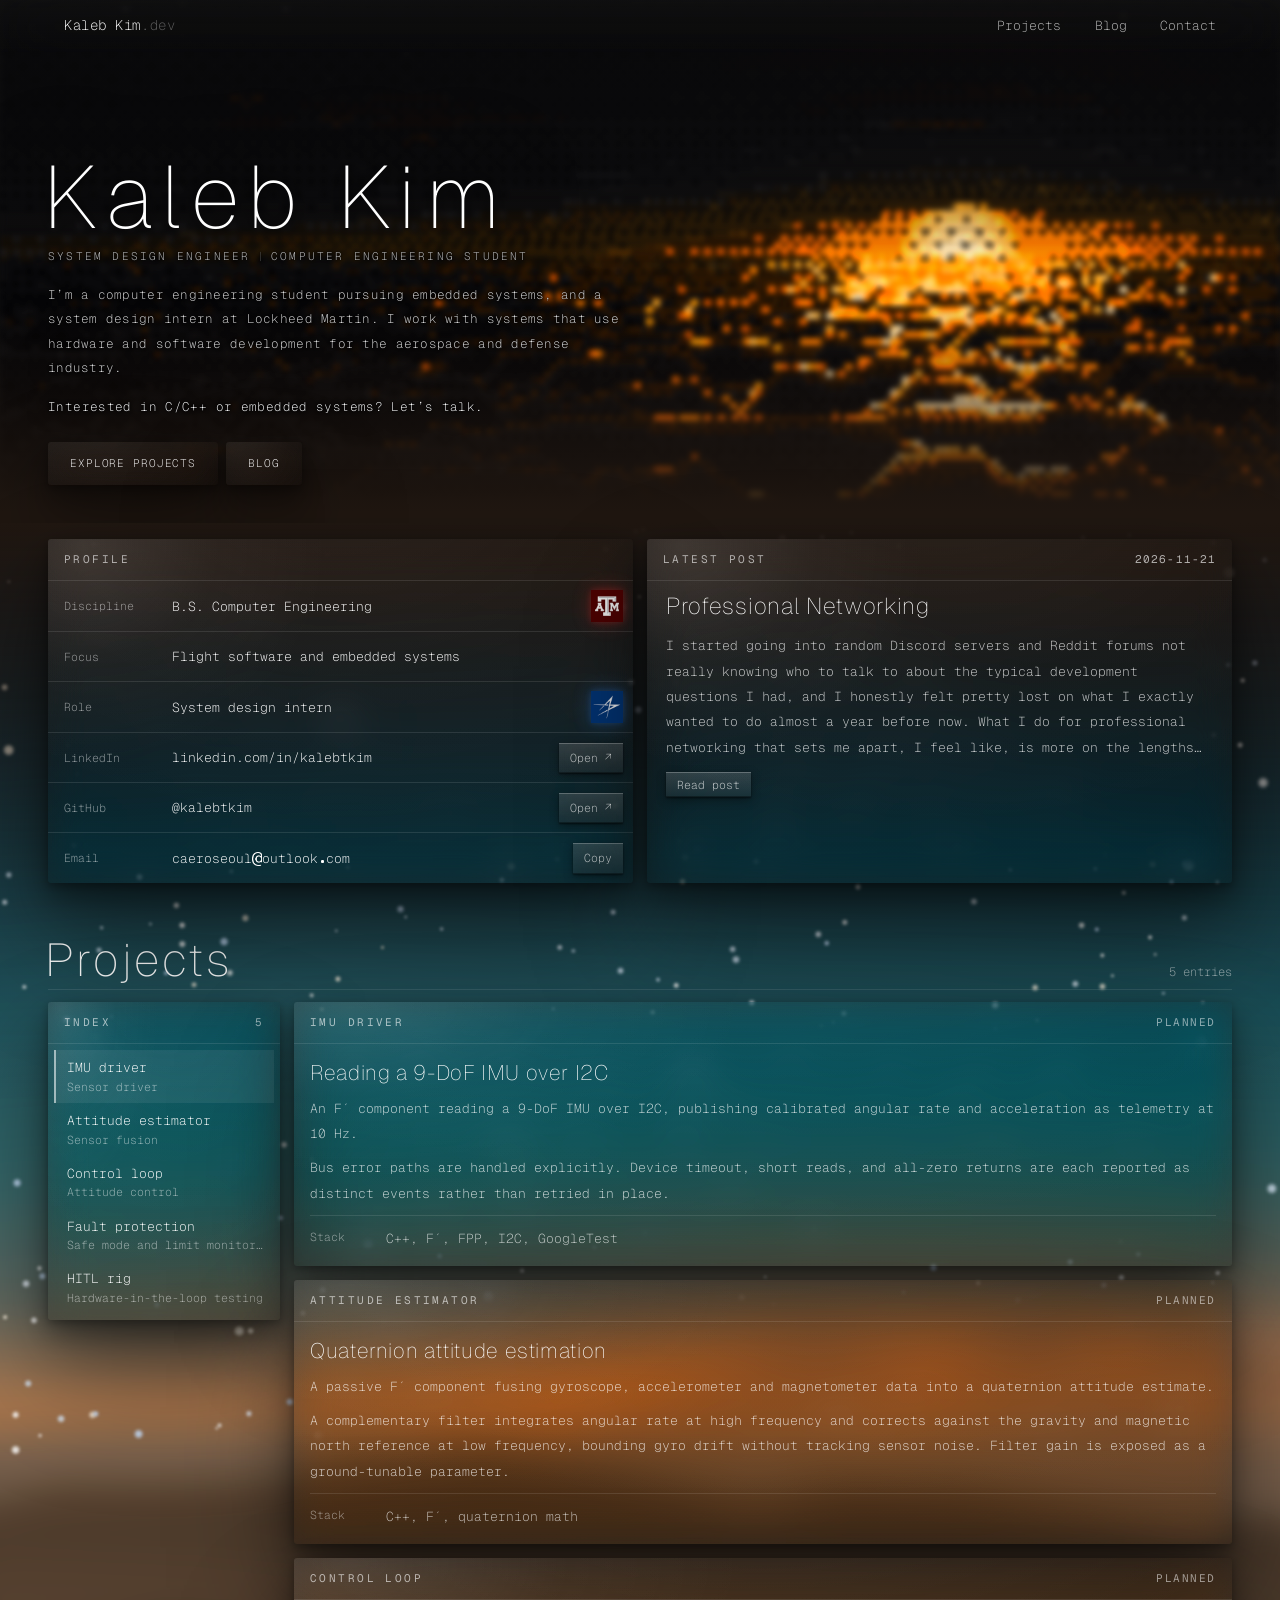
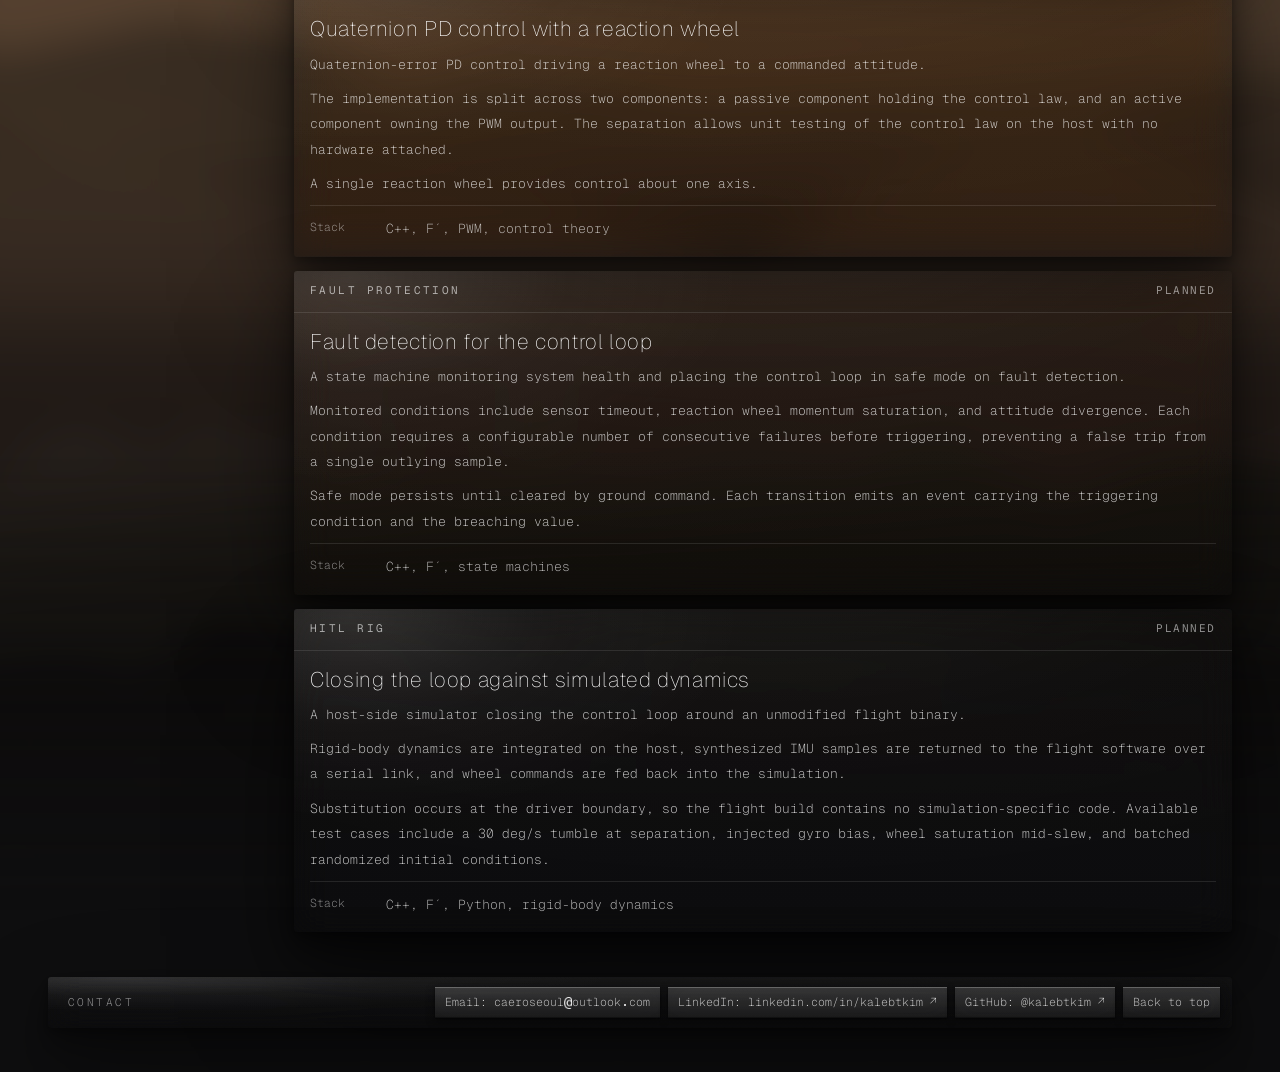
==== commit d11b8179: "Cursor-following glow on interactive elements A soft light tracks the pointer across the brand, nav " ====
--- a/index.html
+++ b/index.html
@@ -50,5 +50,6 @@
 <script src="js/hero.js"></script>
 <script>window.initHeroArt();</script>
 <script src="js/render.js"></script>
+<script src="js/glow.js"></script>
 </body>
 </html>
--- a/css/site.css
+++ b/css/site.css
@@ -11,10 +11,17 @@
     --lift: 0 1px 2px rgba(0, 0, 0, 0.45), 0 10px 30px rgba(0, 0, 0, 0.42);
     /* smaller version, so buttons lift off the cards they sit on */
     --lift-sm: 0 1px 2px rgba(0, 0, 0, 0.5), 0 3px 10px rgba(0, 0, 0, 0.38);
+
+    /* ---- dark liquid glass -------------------------------------------
+       No borders, no bevels. A pane is read by what it does to what is
+       behind it: a blur with a saturation bloom, a reflection caught in
+       one corner, and a stack of cast shadows underneath. */
+    --glass-radius: 3px;
+    --glass-body: blur(18px) saturate(185%) brightness(1.06);
     --rule: 1px solid rgba(255, 255, 255, 0.10);
     /* the gap below the hero buttons and the gap above Projects are the
        same measure, split either side of the hero's bottom edge */
-    --stack-gap: clamp(28px, 3.7vh, 46px);
+    --stack-gap: clamp(46px, 6vh, 76px);
     --measure: 1320px;
     --gutter: clamp(18px, 5vw, 48px);
     --display: "Geist", "Helvetica Neue", Arial, sans-serif;
@@ -32,7 +39,6 @@
   }
   h1, p { margin: 0; }
   html { scroll-behavior: smooth; }
-  @media (prefers-reduced-motion: reduce) { html { scroll-behavior: auto; } }
   /* jumping to #projects or a card must not tuck it under the fixed bar */
   #projects, .proj-list .card, #top { scroll-margin-top: 66px; }
 
@@ -51,22 +57,23 @@
   .hero::after {
     content: ""; position: absolute; inset: 0; pointer-events: none;
     background: linear-gradient(to bottom,
-      rgba(14, 14, 15, 0.62) 0%,
-      rgba(14, 14, 15, 0.56) 22%,
-      rgba(14, 14, 15, 0.42) 34%,
+      rgba(14, 14, 15, 0.50) 0%,
+      rgba(14, 14, 15, 0.44) 22%,
+      rgba(14, 14, 15, 0.32) 34%,
       rgba(14, 14, 15, 0) 50%,
       rgba(14, 14, 15, 0) 58%,
-      rgba(32, 23, 17, 0.42) 74%,
-      rgba(32, 23, 17, 0.88) 90%,
+      rgba(32, 23, 17, 0.32) 74%,
+      rgba(32, 23, 17, 0.74) 90%,
       var(--seam) 98%,
       var(--seam) 100%);
   }
 
   /* name and summary sit over the art, top left */
   .intro {
-    position: relative; z-index: 2; width: 100%;
+    position: relative; z-index: 2;
+    width: 100%; max-width: var(--measure); margin: 0 auto;
     padding: clamp(100px, 17vh, 180px) var(--gutter)
-             calc(var(--stack-gap) * 0.7) clamp(56px, 12vw, 190px);
+             calc(var(--stack-gap) * 0.7) var(--gutter);
   }
   /* lines stop well short of the page edge rather than running across it */
   .role, .summary { max-width: 600px; }
@@ -88,9 +95,8 @@
     position: fixed; top: 0; left: 0; right: 0; z-index: 10;
     display: flex; align-items: center; justify-content: space-between;
     gap: 16px; height: 52px; padding: 0 clamp(16px, 5vw, 72px);
-    background: rgba(14, 14, 15, 0.30);
-    backdrop-filter: blur(14px); -webkit-backdrop-filter: blur(14px);
-    border-bottom: 1px solid rgba(255, 255, 255, 0.09);
+    background: linear-gradient(180deg, rgba(24, 24, 23, 0.40), rgba(12, 12, 12, 0.26));
+    backdrop-filter: blur(30px) saturate(180%); -webkit-backdrop-filter: blur(30px) saturate(180%);
   }
   .brand {
     color: #fff; font-size: 14px; font-weight: 200; letter-spacing: 0.04em;
@@ -134,12 +140,11 @@
   .acts { display: flex; gap: 8px; flex-wrap: wrap; margin-top: 22px; }
   .acts a {
     font-size: 11px; letter-spacing: 0.08em; text-transform: uppercase;
-    color: #fff; text-decoration: none; padding: 10px 18px;
-    background: rgba(14, 12, 11, 0.52); box-shadow: var(--lift);
-    backdrop-filter: blur(6px); -webkit-backdrop-filter: blur(6px);
-    transition: background 140ms ease;
-  }
-  .acts a:hover { background: rgba(255, 255, 255, 0.16); }
+    color: #fff; text-decoration: none; padding: 12px 22px;
+    transition: filter 160ms ease;
+  }
+  .acts a::before { padding: 7px; }
+  .acts a:hover { filter: brightness(1.45); }
 
   /* photo band below the hero: blurred like the art, with its own gradient
      at each edge so it emerges from the page background and sinks back in */
@@ -148,24 +153,53 @@
   .card dl { margin: 0; }
   .card dl > div {
     display: grid; grid-template-columns: 96px minmax(0, 1fr) auto;
-    gap: 12px; align-items: center; padding: 9px 16px;
+    gap: 12px; align-items: center; padding: 9px 16px; min-height: 50px;
     border-bottom: var(--rule);
   }
   .card dl > div:last-child { border-bottom: 0; }
-  .card dt { font-size: 11.5px; color: rgba(255, 255, 255, 0.46); }
+  /* A logo on a profile row. Square badges keep their own colour and are
+     set to one box, so they line up as a set whatever they contain. */
+  .card dl .mark {
+    display: block; width: 32px; height: 32px;
+    object-fit: contain; object-position: right center;
+    opacity: 0.88;
+    /* --glow is set per image by render.js, read off the file itself */
+    filter:
+      drop-shadow(0 0 3px var(--glow, transparent))
+      drop-shadow(0 0 10px var(--glow, transparent));
+    transition: opacity 140ms ease, filter 180ms ease;
+  }
+  .card dl > div:hover .mark {
+    opacity: 1;
+    filter:
+      drop-shadow(0 0 4px var(--glow, transparent))
+      drop-shadow(0 0 15px var(--glow, transparent));
+  }
+  /* the trailing element sat 16px from the card edge but only 9px from
+     the top and bottom of its row; this evens the inset up */
+  .card dl > div > *:last-child { justify-self: end; margin-right: -6px; }
+  .card dl > div > span:empty { display: none; }
+  .card dt { font-size: 11.5px; color: rgba(255, 255, 255, 0.58); }
   .card dd { margin: 0; font-size: 13px; color: #fff; }
   .card dd.addr { white-space: nowrap; }
-  .card dd .sub { color: rgba(255, 255, 255, 0.5); }
+  .card dd .sub { color: rgba(255, 255, 255, 0.62); }
   .card dd .sep { color: rgba(255, 255, 255, 0.26); margin: 0 .5em; }
   .btn {
     font: inherit; font-size: 11.5px; color: rgba(255, 255, 255, 0.78);
-    background: rgba(255, 255, 255, 0.08); border: 0; box-shadow: var(--lift-sm);
-    padding: 4px 10px; cursor: pointer; text-decoration: none; white-space: nowrap;
-    transition: background 120ms ease, color 120ms ease, box-shadow 120ms ease;
+    background: linear-gradient(180deg, rgba(255, 255, 255, 0.15), rgba(255, 255, 255, 0.055));
+    border: 0;
+    box-shadow: inset 0 1px 0 rgba(255, 255, 255, 0.24),
+                inset 0 -1px 0 rgba(0, 0, 0, 0.34), var(--lift-sm);
+    backdrop-filter: blur(12px) saturate(150%); -webkit-backdrop-filter: blur(12px) saturate(150%);
+    padding: 5px 11px; cursor: pointer; text-decoration: none; white-space: nowrap;
+    transition: background 140ms ease, color 140ms ease, box-shadow 140ms ease;
   }
   .btn:hover {
-    color: #fff; background: rgba(255, 255, 255, 0.16);
-    box-shadow: 0 1px 2px rgba(0, 0, 0, 0.55), 0 6px 16px rgba(0, 0, 0, 0.46);
+    color: #fff;
+    background: linear-gradient(180deg, rgba(255, 255, 255, 0.26), rgba(255, 255, 255, 0.11));
+    box-shadow: inset 0 1px 0 rgba(255, 255, 255, 0.34),
+                inset 0 -1px 0 rgba(0, 0, 0, 0.34),
+                0 1px 2px rgba(0, 0, 0, 0.55), 0 6px 16px rgba(0, 0, 0, 0.46);
   }
   /* The @ and the . are background images, so no part of the address sits in
      the markup as text. Use: name<i class="at"></i>host<i class="dot"></i>tld */
@@ -183,24 +217,40 @@
   }
 
   @media (max-width: 620px) {
-    .card dl > div { grid-template-columns: 84px minmax(0, 1fr); row-gap: 5px; }
-    .btn { grid-column: 2; justify-self: start; }
+    /* Label over value on the left, with the mark or button centred
+       against both on the right. The side-by-side desktop row leaves the
+       value only ~160px here, so everything wrapped anyway; stacking it
+       deliberately is shorter than stacking it by accident. */
+    .card dl > div {
+      grid-template-columns: minmax(0, 1fr) auto;
+      grid-template-areas: "label trail" "value trail";
+      row-gap: 2px; min-height: 0; align-items: center;
+    }
+    .card dl dt { grid-area: label; }
+    .card dl dd { grid-area: value; }
+    .card dl > div > *:last-child { grid-area: trail; align-self: center; }
   }
 
   @media (max-width: 620px) {
-    .hero { height: clamp(420px, 80vh, 680px); }
+    /* min-height, never height: a phone wraps the summary to six lines
+       and a fixed height would slice the buttons off the bottom */
+    .hero { min-height: clamp(420px, 70vh, 620px); }
+    /* the sun lands directly behind the text once the art is cropped this
+       narrow, so the art itself is dimmed rather than only veiled */
+    .art { filter: blur(4px) brightness(0.92) contrast(1.08) saturate(1.3); }
     .summary { max-width: none; }
     /* the wide offset would drop the text onto the sun on a phone */
-    .intro { padding: clamp(92px, 15vh, 150px) var(--gutter) clamp(36px, 6vh, 56px) var(--gutter); }
+    .intro { padding-top: clamp(92px, 15vh, 150px); }
     /* narrow screens crop into the bright part of the art, so the top of the
        band is darkened harder to keep the text readable */
     .hero::after {
       background: linear-gradient(to bottom,
-        rgba(14, 14, 15, 0.94) 0%,
-        rgba(14, 14, 15, 0.86) 28%,
-        rgba(14, 14, 15, 0.45) 42%,
-        rgba(14, 14, 15, 0) 58%,
-        rgba(32, 23, 17, 0.45) 76%,
+        rgba(14, 14, 15, 0.80) 0%,
+        rgba(14, 14, 15, 0.72) 34%,
+        rgba(14, 14, 15, 0.60) 56%,
+        rgba(14, 14, 15, 0.34) 70%,
+        rgba(14, 14, 15, 0.08) 80%,
+        rgba(32, 23, 17, 0.45) 88%,
         rgba(32, 23, 17, 0.9) 91%,
         var(--seam) 98%,
         var(--seam) 100%);
@@ -215,10 +265,10 @@
   /* fills the whole lower half, so the picture runs under the contact bar */
   .lower-bg { position: absolute; inset: 0; overflow: hidden; z-index: 0; background: var(--bg); }
   .lower-bg::before {
-    content: ""; position: absolute; top: -2%; left: -2%; right: -2%;
+    content: ""; position: absolute; top: -4%; left: -4%; right: -4%;
     aspect-ratio: 1400 / 2100;
     background: url("../img/ridge.svg") center top / 100% auto no-repeat;
-    filter: blur(4px) brightness(1.04) saturate(1.1);
+    filter: blur(19px) brightness(1.04) saturate(1.1);
     /* the picture fades out at its own bottom edge, not at the page's, so a
        long projects page lands on black and a short one never shows a band */
     -webkit-mask-image: linear-gradient(to bottom, #000 calc(100% - 460px), transparent 100%);
@@ -231,10 +281,10 @@
     background:
       linear-gradient(to bottom,
         var(--seam) 0,
-        rgba(32, 23, 17, 0.88) 90px,
-        rgba(32, 23, 17, 0.6) 210px,
-        rgba(32, 23, 17, 0.3) 340px,
-        rgba(32, 23, 17, 0.1) 460px,
+        rgba(32, 23, 17, 0.74) 90px,
+        rgba(32, 23, 17, 0.46) 210px,
+        rgba(32, 23, 17, 0.2) 340px,
+        rgba(32, 23, 17, 0.06) 460px,
         rgba(32, 23, 17, 0) 580px),
       none;
   }
@@ -250,7 +300,12 @@
     aspect-ratio: 1400 / 1020;        /* the sky band of the picture */
     pointer-events: none; z-index: 0;
   }
-  .stars i { position: absolute; inset: 0; display: block; filter: blur(0.35px); }
+  .stars i {
+    position: absolute; inset: 0; display: block; filter: blur(1.4px);
+    /* promote each layer so the opacity animation runs on the GPU; without
+       this a phone can quietly drop it rather than repaint 360 gradients */
+    will-change: opacity; transform: translateZ(0);
+  }
   .stars i:nth-child(1) {
     background-image:
       radial-gradient(6.99px 6.99px at 92.23% 94.4%, rgba(255,244,226,0.9) 0, rgba(255,244,226,0.7) 54%, transparent 100%),
@@ -670,9 +725,6 @@
     55%      { opacity: 1; }
     72%      { opacity: 0.5; }
   }
-  @media (prefers-reduced-motion: reduce) {
-    .stars i { animation: none; opacity: 0.85; }
-  }
 
   .lower > .wrap { position: relative; z-index: 1; flex: 1 0 auto; }
   .wrap {
@@ -685,19 +737,59 @@
     display: grid; grid-template-columns: repeat(2, minmax(0, 1fr));
     gap: 14px; align-items: stretch;
   }
-  .card {
-    background: rgba(16, 16, 15, 0.40); box-shadow: var(--lift);
-    backdrop-filter: blur(14px); -webkit-backdrop-filter: blur(14px);
-  }
+  /* every glass surface is built from these three layers */
+  .card, .log, .post-view, .contactbar .in, .acts a {
+    position: relative; isolation: isolate;
+    border-radius: var(--glass-radius);
+    background:
+      /* a window reflection caught in the top-left corner */
+      radial-gradient(60% 90% at 6% 2%,
+        rgba(255, 255, 255, 0.13) 0, rgba(255, 255, 255, 0.03) 38%,
+        rgba(255, 255, 255, 0) 70%),
+      radial-gradient(130% 150% at 50% -20%,
+        rgba(255, 255, 255, 0.055) 0, rgba(255, 255, 255, 0.012) 42%,
+        rgba(255, 255, 255, 0) 72%),
+      linear-gradient(180deg, rgba(22, 22, 21, 0.24), rgba(9, 9, 9, 0.32));
+    backdrop-filter: var(--glass-body); -webkit-backdrop-filter: var(--glass-body);
+    /* no edge lines at all. The panel is read as raised purely by what
+       it does to the light behind it and by what it casts below: a
+       contact shadow, a body, and two far casts. */
+    box-shadow:
+      0 3px 8px rgba(0, 0, 0, 0.26),
+      0 12px 26px rgba(0, 0, 0, 0.30),
+      0 32px 64px rgba(0, 0, 0, 0.34),
+      0 64px 128px rgba(0, 0, 0, 0.30);
+  }
+
+  /* The reflection above is sized in percentages, so it shrinks with the
+     surface it sits on. On a card that reads as a soft wash; on a button
+     barely 38px tall the whole falloff finishes within 40px of the corner
+     and it reads as a white dot instead. The buttons get their own light:
+     one broad source centred ABOVE the button, so they catch only its
+     gentle shoulder and never its hot middle. Must stay after the shared
+     rule — same specificity, so source order is what decides. */
+  .acts a {
+    background:
+      radial-gradient(150% 420% at 18% -60%,
+        rgba(255, 255, 255, 0.075) 0, rgba(255, 255, 255, 0.022) 46%,
+        rgba(255, 255, 255, 0) 78%),
+      linear-gradient(180deg, rgba(22, 22, 21, 0.24), rgba(9, 9, 9, 0.32));
+  }
+
+
+  /* 3. the specular rim: a 1px border drawn from a gradient, so it catches
+     light at the top-left and again at the bottom-right */
+
+  .card { overflow: hidden; }
   .card > h2, .card-h {
     display: flex; align-items: center; justify-content: space-between; gap: 10px;
     font-size: 11px; font-weight: 400; letter-spacing: 0.22em; text-transform: uppercase;
-    color: rgba(255, 255, 255, 0.5);
+    color: rgba(255, 255, 255, 0.62);
     /* fixed height, so the rule under Profile and the one under Latest
        post land on the same pixel whatever each header contains */
     height: 42px; padding: 0 16px; margin: 0; border-bottom: var(--rule);
   }
-  .card-h .tag { letter-spacing: 0.14em; color: rgba(255, 255, 255, 0.4); }
+  .card-h .tag { letter-spacing: 0.14em; color: rgba(255, 255, 255, 0.54); }
 
   .post { padding: 11px 19px 19px; display: grid; gap: 12px; }
   .post h3 {
@@ -706,9 +798,9 @@
   }
   .post p { color: rgba(255, 255, 255, 0.74); font-size: 13px; line-height: 1.95; }
   .post .teaser { color: rgba(255, 255, 255, 0.78); }
-  .post .empty { color: rgba(255, 255, 255, 0.46); }
+  .post .empty { color: rgba(255, 255, 255, 0.58); }
   .meta-chip {
-    font-size: 11px; letter-spacing: 0.1em; color: rgba(255, 255, 255, 0.55);
+    font-size: 11px; letter-spacing: 0.1em; color: rgba(255, 255, 255, 0.66);
   }
 
   /* ====== projects ===================================================== */
@@ -729,7 +821,7 @@
     line-height: 1; letter-spacing: 0.06em; color: #fff;
     margin: 0 0 0 var(--name-nudge);
   }
-  .sec-h .count { font-size: 12px; line-height: 1; color: rgba(255, 255, 255, 0.5); }
+  .sec-h .count { font-size: 12px; line-height: 1; color: rgba(255, 255, 255, 0.62); }
 
   .proj-layout { display: grid; grid-template-columns: 232px minmax(0, 1fr); gap: 14px; align-items: start; }
   .index { position: sticky; top: 70px; }
@@ -742,7 +834,7 @@
   .index a[aria-current] { border-left-color: rgba(255, 255, 255, 0.55); background: rgba(255, 255, 255, 0.07); }
   .index .n { display: block; font-size: 13px; color: #fff; }
   .index .d {
-    display: block; font-size: 11.5px; color: rgba(255, 255, 255, 0.46);
+    display: block; font-size: 11.5px; color: rgba(255, 255, 255, 0.58);
     white-space: nowrap; overflow: hidden; text-overflow: ellipsis;
   }
 
@@ -762,14 +854,14 @@
     font-size: 21px; letter-spacing: 0.03em; line-height: 1.25; color: #fff;
   }
   .proj-text p { font-size: 13px; line-height: 1.95; color: rgba(255, 255, 255, 0.78); }
-  .proj-text .res { color: rgba(255, 255, 255, 0.62); }
-  .proj-text .res b { font-weight: 400; color: rgba(255, 255, 255, 0.45); margin-right: .6em; }
+  .proj-text .res { color: rgba(255, 255, 255, 0.72); }
+  .proj-text .res b { font-weight: 400; color: rgba(255, 255, 255, 0.58); margin-right: .6em; }
   .stack {
     display: grid; grid-template-columns: 64px minmax(0, 1fr); gap: 12px;
     padding-top: 11px; border-top: var(--rule);
     font-size: 11.5px;
   }
-  .stack dt { color: rgba(255, 255, 255, 0.42); }
+  .stack dt { color: rgba(255, 255, 255, 0.55); }
   .stack dd { margin: 0; color: rgba(255, 255, 255, 0.72); }
   .btns { display: flex; gap: 8px; flex-wrap: wrap; }
 
@@ -783,12 +875,10 @@
     max-width: calc(var(--measure) - 2 * var(--gutter));
     margin: 0 auto; padding: 10px 12px 10px 20px;
     display: flex; align-items: center; justify-content: space-between; gap: 10px; flex-wrap: wrap;
-    background: rgba(16, 16, 15, 0.46); box-shadow: var(--lift);
-    backdrop-filter: blur(12px); -webkit-backdrop-filter: blur(12px);
   }
   .contactbar .lab {
     font-size: 11px; letter-spacing: 0.22em; text-transform: uppercase;
-    color: rgba(255, 255, 255, 0.5);
+    color: rgba(255, 255, 255, 0.62);
   }
   .contactbar .items { display: flex; align-items: center; gap: 8px; flex-wrap: wrap; }
   .contactbar .btn { padding: 5px 10px; }
@@ -814,8 +904,7 @@
 
 
   /* ====== blog log ===================================================== */
-  .log { background: rgba(16, 16, 15, 0.40); box-shadow: var(--lift);
-         backdrop-filter: blur(14px); -webkit-backdrop-filter: blur(14px); }
+  .log { overflow: hidden; }
   .log-h, .log-row {
     display: grid; grid-template-columns: 58px 112px minmax(0, 1fr);
     gap: 16px; padding: 12px 16px;
@@ -823,10 +912,10 @@
   }
   .log-h {
     font-size: 10px; letter-spacing: 0.2em; text-transform: uppercase;
-    color: rgba(255, 255, 255, 0.42);
+    color: rgba(255, 255, 255, 0.55);
   }
   .log-row:last-child { border-bottom: 0; }
-  .log-row .no { font-size: 12px; color: rgba(255, 255, 255, 0.4); font-variant-numeric: tabular-nums; }
+  .log-row .no { font-size: 12px; color: rgba(255, 255, 255, 0.54); font-variant-numeric: tabular-nums; }
   .log-row .date { font-size: 12px; color: rgba(255, 255, 255, 0.56); font-variant-numeric: tabular-nums; }
   a.log-row { text-decoration: none; }
   a.log-row:hover { background: rgba(255, 255, 255, 0.05); }
@@ -840,9 +929,72 @@
     display: block; font-size: 12.5px; line-height: 1.85; color: rgba(255, 255, 255, 0.64);
     max-width: 92ch;
   }
-  .log-empty { padding: 18px 16px; font-size: 12.5px; color: rgba(255, 255, 255, 0.46); }
-  .empty-note { padding: 14px 13px; font-size: 12px; color: rgba(255, 255, 255, 0.4); }
+  .log-empty { padding: 18px 16px; font-size: 12.5px; color: rgba(255, 255, 255, 0.58); }
+  .empty-note { padding: 14px 13px; font-size: 12px; color: rgba(255, 255, 255, 0.54); }
   code { font-family: var(--mono); color: rgba(255, 255, 255, 0.78); }
+
+  /* ---- narrow screens ---------------------------------------------------
+     The ridge is drawn at the picture's own 1400x2100 ratio, which on a
+     phone is only ~590px tall while the content below the hero runs to
+     1500px. Everything past that was falling to flat black, taking the
+     stars with it. Below this width the picture covers instead. */
+  @media (max-width: 760px) {
+    /* the layer is full height here rather than a 286px band, so half as
+       many of them: twelve was enough memory for a phone to give up */
+    .stars i:nth-child(n+7) { display: none; }
+    .lower-bg::before {
+      aspect-ratio: auto; inset: -3%;
+      background-size: cover; background-position: center top;
+      -webkit-mask-image: none; mask-image: none;
+    }
+    .stars { aspect-ratio: auto; height: 100%; }
+  }
+
+  /* On a phone the addresses are what made the bar wrap into ragged
+     rows, and nobody reads a URL off a chip anyway: the labels alone fit
+     on one line, and the links still go where they went. */
+  /* The four addresses need ~780px. Below about 1100 the row can no
+     longer hold them beside the Contact label, and .items wraps to a
+     second line leaving the label stranded on its own. Drop the addresses
+     first: nobody reads a URL off a chip anyway, and the links still go
+     where they went. */
+  @media (max-width: 1100px) {
+    .contactbar .items .v { display: none; }
+    /* "Back to top" collapses to "top", so give it a capital back */
+    .contactbar .items .k { text-transform: capitalize; }
+  }
+  @media (max-width: 620px) {
+    .contactbar { padding-left: 14px; padding-right: 14px; }
+    .contactbar .in { gap: 10px; padding: 10px 12px; justify-content: center; }
+    .contactbar .lab { display: none; }
+    .contactbar .items { width: 100%; justify-content: space-between; gap: 6px; }
+    .contactbar .items > * { padding: 8px 12px; }
+  }
+
+  /* the brand and the nav together overran the width */
+  /* the cards were carrying desktop sizing onto a 393px screen */
+  @media (max-width: 620px) {
+    .wrap { padding-left: 16px; padding-right: 16px; }
+    .card dl > div { padding: 8px 13px; }
+    .card dt { font-size: 10.5px; }
+    .card dd { font-size: 12px; }
+    .card > h2, .card-h { height: 38px; padding: 0 13px; font-size: 10px; }
+    .card dl .mark { width: 26px; height: 26px; }
+    .btn { font-size: 10.5px; padding: 4px 9px; }
+    .post { padding: 10px 14px 15px; gap: 9px; }
+    .post h3 { font-size: 19px; }
+    .post p { font-size: 12px; line-height: 1.85; }
+    .sec-h h2 { letter-spacing: 0.04em; }
+    .proj-text h3 { font-size: 18px; }
+    .proj-text p { font-size: 12px; }
+  }
+
+  @media (max-width: 520px) {
+    .bar { height: 48px; padding: 0 16px; gap: 10px; }
+    .brand { font-size: 13px; }
+    .nav { gap: 14px; }
+    .nav a { font-size: 12px; }
+  }
 
   @media (max-width: 620px) {
     .log-h { display: none; }
@@ -856,8 +1008,6 @@
   body.reading .page-head { display: none; }
   .backrow { margin: 0 0 14px; }
   .post-view {
-    box-shadow: var(--lift);
-    background: rgba(16, 16, 15, 0.46);
     backdrop-filter: blur(8px); -webkit-backdrop-filter: blur(8px);
     padding: clamp(24px, 4vw, 48px) clamp(20px, 4vw, 54px) clamp(30px, 5vw, 56px);
   }
@@ -872,7 +1022,7 @@
   }
   .post-meta dt {
     font-size: 9.5px; letter-spacing: 0.2em; text-transform: uppercase;
-    color: rgba(255, 255, 255, 0.4); margin-bottom: 4px;
+    color: rgba(255, 255, 255, 0.54); margin-bottom: 4px;
   }
   .post-meta dd { margin: 0; font-size: 13px; color: rgba(255, 255, 255, 0.82); }
   .post-body { padding-top: 22px; display: grid; gap: 17px; max-width: 72ch; }
@@ -881,5 +1031,38 @@
   .post-fig img { display: block; width: 100%; max-width: 560px; height: auto; border-radius: 2px; }
   .post-fig.light img { background: #fff; padding: 12px; }
   .post-fig figcaption {
-    margin-top: 9px; font-size: 11.5px; color: rgba(255, 255, 255, 0.45);
-  }
+    margin-top: 9px; font-size: 11.5px; color: rgba(255, 255, 255, 0.58);
+  }
+
+  /* ====== cursor glow on interactive things ============================
+     One soft light that follows the pointer over anything clickable, and
+     a matching fade on every hover change. --gx/--gy are written by
+     js/glow.js; the 50% defaults keep the light centred before the
+     pointer has ever been over an element, and with JS off nothing
+     moves — the light simply fades in where it sits.
+
+     Deliberately only these six selectors. Nothing non-interactive gets
+     a glow, or the page stops telling you what is clickable. */
+  .brand, .nav a, .acts a, .index a, a.log-row, .btn {
+    position: relative;
+    transition: color 160ms ease, background 160ms ease,
+                filter 160ms ease, box-shadow 160ms ease;
+  }
+  .brand::after, .nav a::after, .acts a::after,
+  .index a::after, a.log-row::after, .btn::after {
+    content: ""; position: absolute; inset: 0; pointer-events: none;
+    border-radius: inherit;
+    background: radial-gradient(circle 110px at var(--gx, 50%) var(--gy, 50%),
+      rgba(255, 255, 255, 0.10) 0,
+      rgba(255, 255, 255, 0.038) 40%,
+      rgba(255, 255, 255, 0) 70%);
+    opacity: 0; transition: opacity 260ms ease;
+  }
+  .brand:hover::after, .nav a:hover::after, .acts a:hover::after,
+  .index a:hover::after, a.log-row:hover::after, .btn:hover::after { opacity: 1; }
+
+  /* The brand and the nav links are bare text with no box of their own.
+     Bleeding the light past their edges gives it somewhere to pool —
+     done on the pseudo-element's inset rather than with padding, so the
+     flex gap between the nav links does not change by a pixel. */
+  .brand::after, .nav a::after { inset: -8px -10px; border-radius: 4px; }
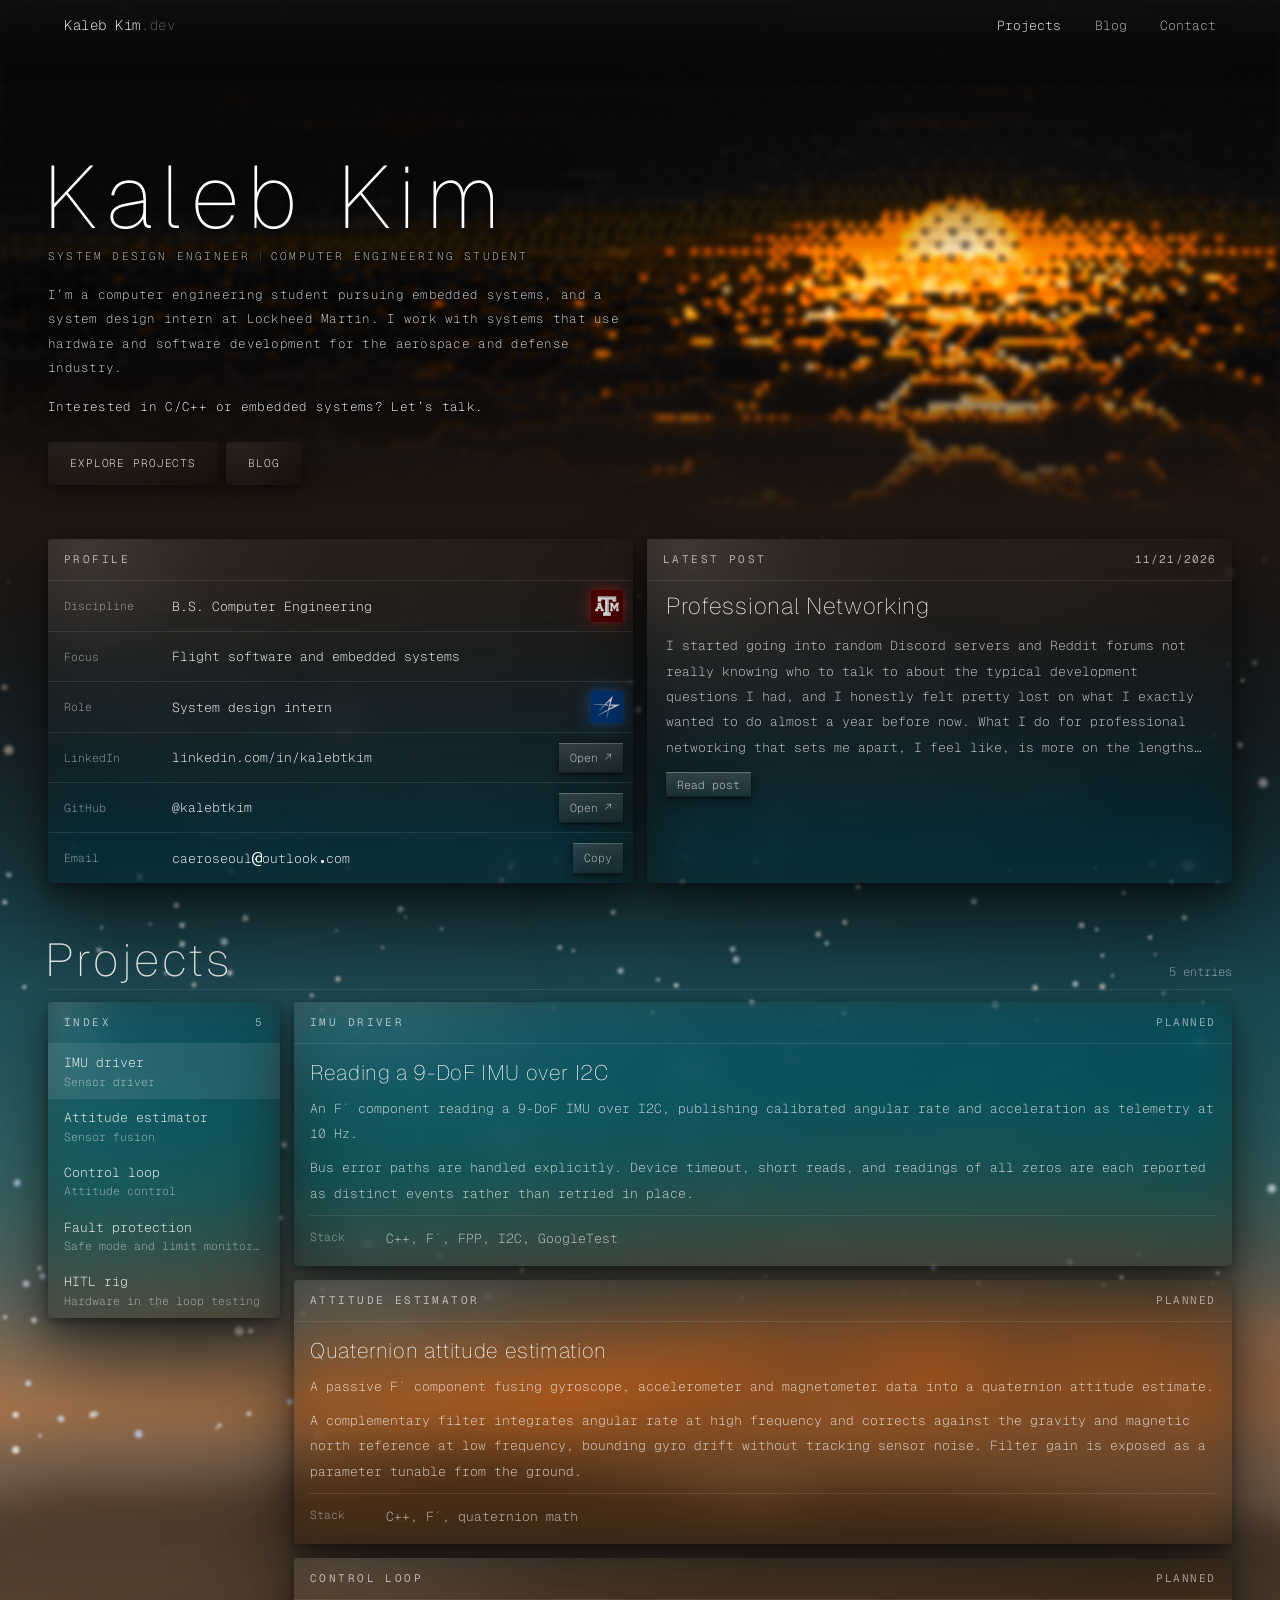
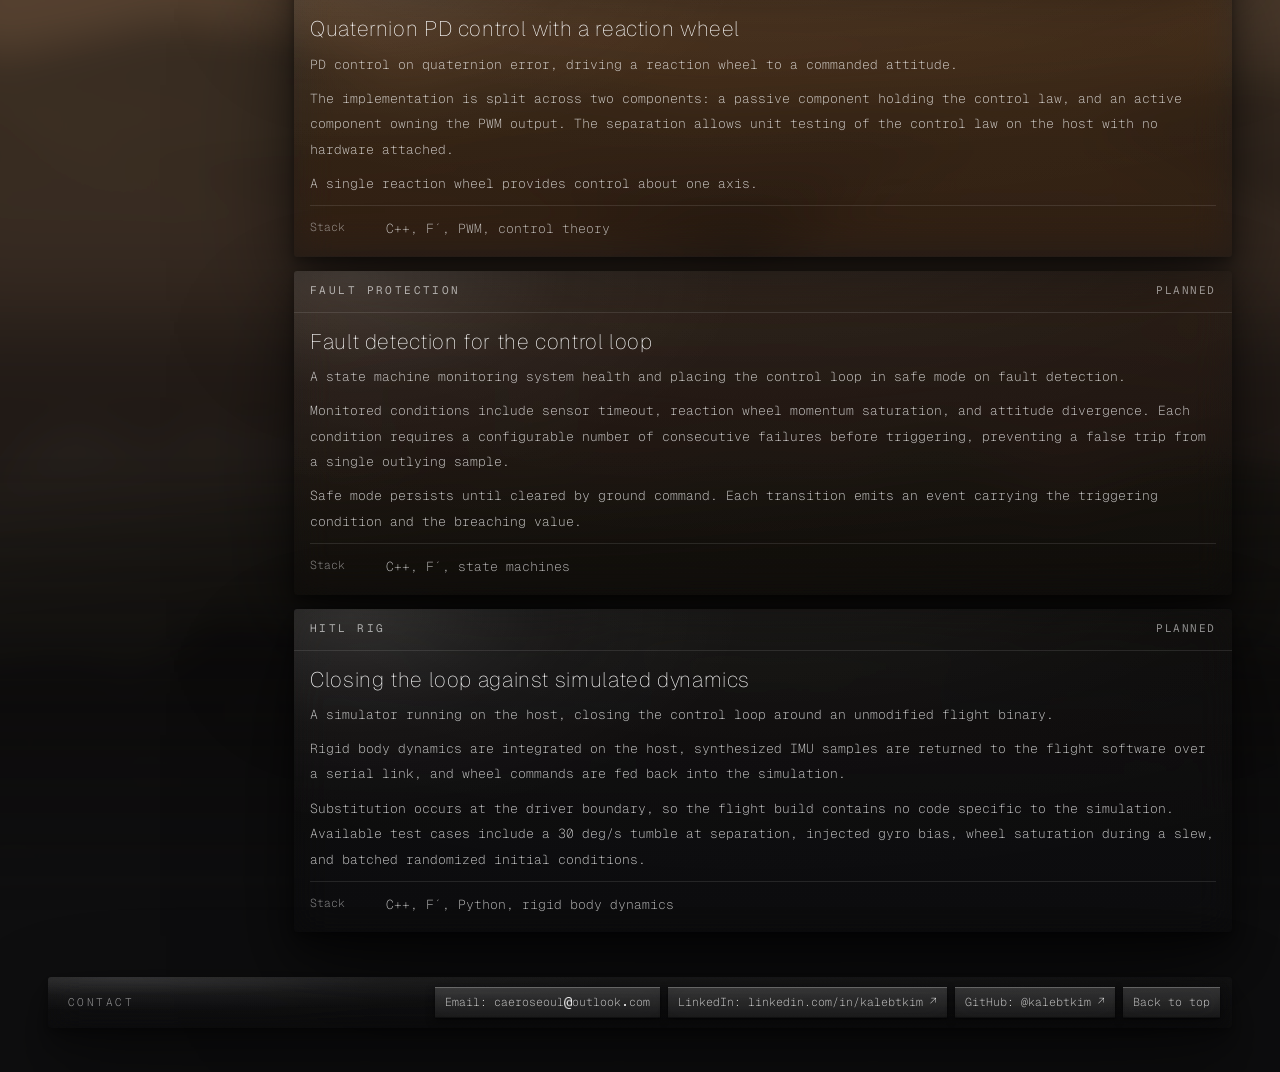
==== commit 0da48017: "Add a wireframe cube favicon and retitle the homepage Original SVG drawn large in its box, since a f" ====
--- a/index.html
+++ b/index.html
@@ -3,7 +3,9 @@
 <head>
 <meta charset="utf-8">
 <meta name="viewport" content="width=device-width, initial-scale=1">
-<title>Kaleb Kim</title>
+<title>Kaleb Kim | C/C++ developer</title>
+<link rel="icon" href="img/favicon.svg" type="image/svg+xml">
+<link rel="apple-touch-icon" href="img/apple-touch-icon.png">
 <link rel="preconnect" href="https://fonts.googleapis.com">
 <link rel="preconnect" href="https://fonts.gstatic.com" crossorigin>
 <link href="https://fonts.googleapis.com/css2?family=Geist:wght@100..400&amp;family=Geist+Mono:wght@100..500&amp;display=swap" rel="stylesheet">
--- a/css/site.css
+++ b/css/site.css
@@ -95,9 +95,29 @@
     position: fixed; top: 0; left: 0; right: 0; z-index: 10;
     display: flex; align-items: center; justify-content: space-between;
     gap: 16px; height: 52px; padding: 0 clamp(16px, 5vw, 72px);
-    background: linear-gradient(180deg, rgba(24, 24, 23, 0.40), rgba(12, 12, 12, 0.26));
-    backdrop-filter: blur(30px) saturate(180%); -webkit-backdrop-filter: blur(30px) saturate(180%);
-  }
+  }
+  /* The blur and tint sit on a taller layer that fades out underneath
+     the bar, rather than on .bar itself. A backdrop-filter stops dead at
+     its own element's edge, so a 52px bar drew a hard step straight
+     across the full width of the page — a visible line with nothing
+     casting it. Masking the layer lets the blur taper instead. It stays
+     off .bar so the wordmark and links are not faded along with it, and
+     pointer-events are off so the overhang does not eat clicks. */
+  .bar::before {
+    content: ""; position: absolute; left: 0; right: 0; top: 0;
+    height: 86px; pointer-events: none; z-index: -1;
+    background: linear-gradient(180deg,
+      rgba(24, 24, 23, 0.40) 0,
+      rgba(12, 12, 12, 0.26) 52%,
+      rgba(12, 12, 12, 0) 100%);
+    backdrop-filter: blur(30px) saturate(180%);
+    -webkit-backdrop-filter: blur(30px) saturate(180%);
+    -webkit-mask-image: linear-gradient(180deg, #000 0, #000 48%, transparent 100%);
+    mask-image: linear-gradient(180deg, #000 0, #000 48%, transparent 100%);
+  }
+  /* Whichever page or section you are on, lit exactly the way hover
+     lights it: the text goes white, and nothing else changes. */
+  .nav a[aria-current] { color: #fff; }
   .brand {
     color: #fff; font-size: 14px; font-weight: 200; letter-spacing: 0.04em;
     text-decoration: none; white-space: nowrap;
@@ -825,13 +845,16 @@
 
   .proj-layout { display: grid; grid-template-columns: 232px minmax(0, 1fr); gap: 14px; align-items: start; }
   .index { position: sticky; top: 70px; }
-  .index ol { list-style: none; margin: 0; padding: 6px; }
+  /* No padding on the list and none on the card, so a highlighted entry
+     fills the full width of the panel edge to edge. The 16px inset on
+     the link lines its text up with the INDEX header above it. */
+  .index ol { list-style: none; margin: 0; padding: 0; }
   .index a {
-    display: block; padding: 8px 11px; text-decoration: none;
-    border-left: 2px solid transparent; line-height: 1.5;
+    display: block; padding: 9px 16px; text-decoration: none;
+    line-height: 1.5;
   }
   .index a:hover { background: rgba(255, 255, 255, 0.05); }
-  .index a[aria-current] { border-left-color: rgba(255, 255, 255, 0.55); background: rgba(255, 255, 255, 0.07); }
+  .index a[aria-current] { background: rgba(255, 255, 255, 0.09); }
   .index .n { display: block; font-size: 13px; color: #fff; }
   .index .d {
     display: block; font-size: 11.5px; color: rgba(255, 255, 255, 0.58);
@@ -1041,28 +1064,48 @@
      pointer has ever been over an element, and with JS off nothing
      moves — the light simply fades in where it sits.
 
-     Deliberately only these six selectors. Nothing non-interactive gets
-     a glow, or the page stops telling you what is clickable. */
-  .brand, .nav a, .acts a, .index a, a.log-row, .btn {
+     The top bar is deliberately left out. A lit panel behind a wordmark
+     or a nav link reads as a button, and the bar sits over everything
+     while you scroll, so it stays text only — see the rules below it.
+
+     Nothing non-interactive gets a glow either, or the page stops
+     telling you what is clickable. */
+  .acts a, .index a, a.log-row, .btn {
     position: relative;
+    --gr: 150px;
     transition: color 160ms ease, background 160ms ease,
                 filter 160ms ease, box-shadow 160ms ease;
   }
-  .brand::after, .nav a::after, .acts a::after,
-  .index a::after, a.log-row::after, .btn::after {
+  /* The light has to be sized against the thing it is sitting on, or it
+     reads as a spotlight instead of a wash. A blog row is 926px wide and
+     a project card entry is 220px, so one fixed radius cannot serve
+     both. Roughly half the element's width keeps a visible falloff
+     across it either way. Overrides come after the shared rule on
+     purpose: same specificity, so source order is what decides. */
+  .index a  { --gr: 210px; }
+  a.log-row { --gr: 440px; }
+  .acts a::after, .index a::after, a.log-row::after, .btn::after {
     content: ""; position: absolute; inset: 0; pointer-events: none;
     border-radius: inherit;
-    background: radial-gradient(circle 110px at var(--gx, 50%) var(--gy, 50%),
+    background: radial-gradient(circle var(--gr, 150px) at var(--gx, 50%) var(--gy, 50%),
       rgba(255, 255, 255, 0.10) 0,
       rgba(255, 255, 255, 0.038) 40%,
       rgba(255, 255, 255, 0) 70%);
     opacity: 0; transition: opacity 260ms ease;
   }
-  .brand:hover::after, .nav a:hover::after, .acts a:hover::after,
-  .index a:hover::after, a.log-row:hover::after, .btn:hover::after { opacity: 1; }
-
-  /* The brand and the nav links are bare text with no box of their own.
-     Bleeding the light past their edges gives it somewhere to pool —
-     done on the pseudo-element's inset rather than with padding, so the
-     flex gap between the nav links does not change by a pixel. */
-  .brand::after, .nav a::after { inset: -8px -10px; border-radius: 4px; }
+  .acts a:hover::after, .index a:hover::after,
+  a.log-row:hover::after, .btn:hover::after { opacity: 1; }
+
+  /* The hero clips its overflow to hold the art in, which also sliced
+     these buttons' cast shadow straight across the page: the shared
+     panel shadow reaches 192px below its element, and there are only
+     38px between the buttons and the bottom of the hero. A small button
+     never needed a 128px cast anyway. Keep the deepest layer inside
+     that gap and there is no edge to see. */
+  .acts a {
+    box-shadow: 0 2px 6px rgba(0, 0, 0, 0.30),
+                0 8px 20px rgba(0, 0, 0, 0.26);
+  }
+
+  /* The bar: text brightening only, no panel behind it. */
+  .brand, .nav a { transition: color 160ms ease; }
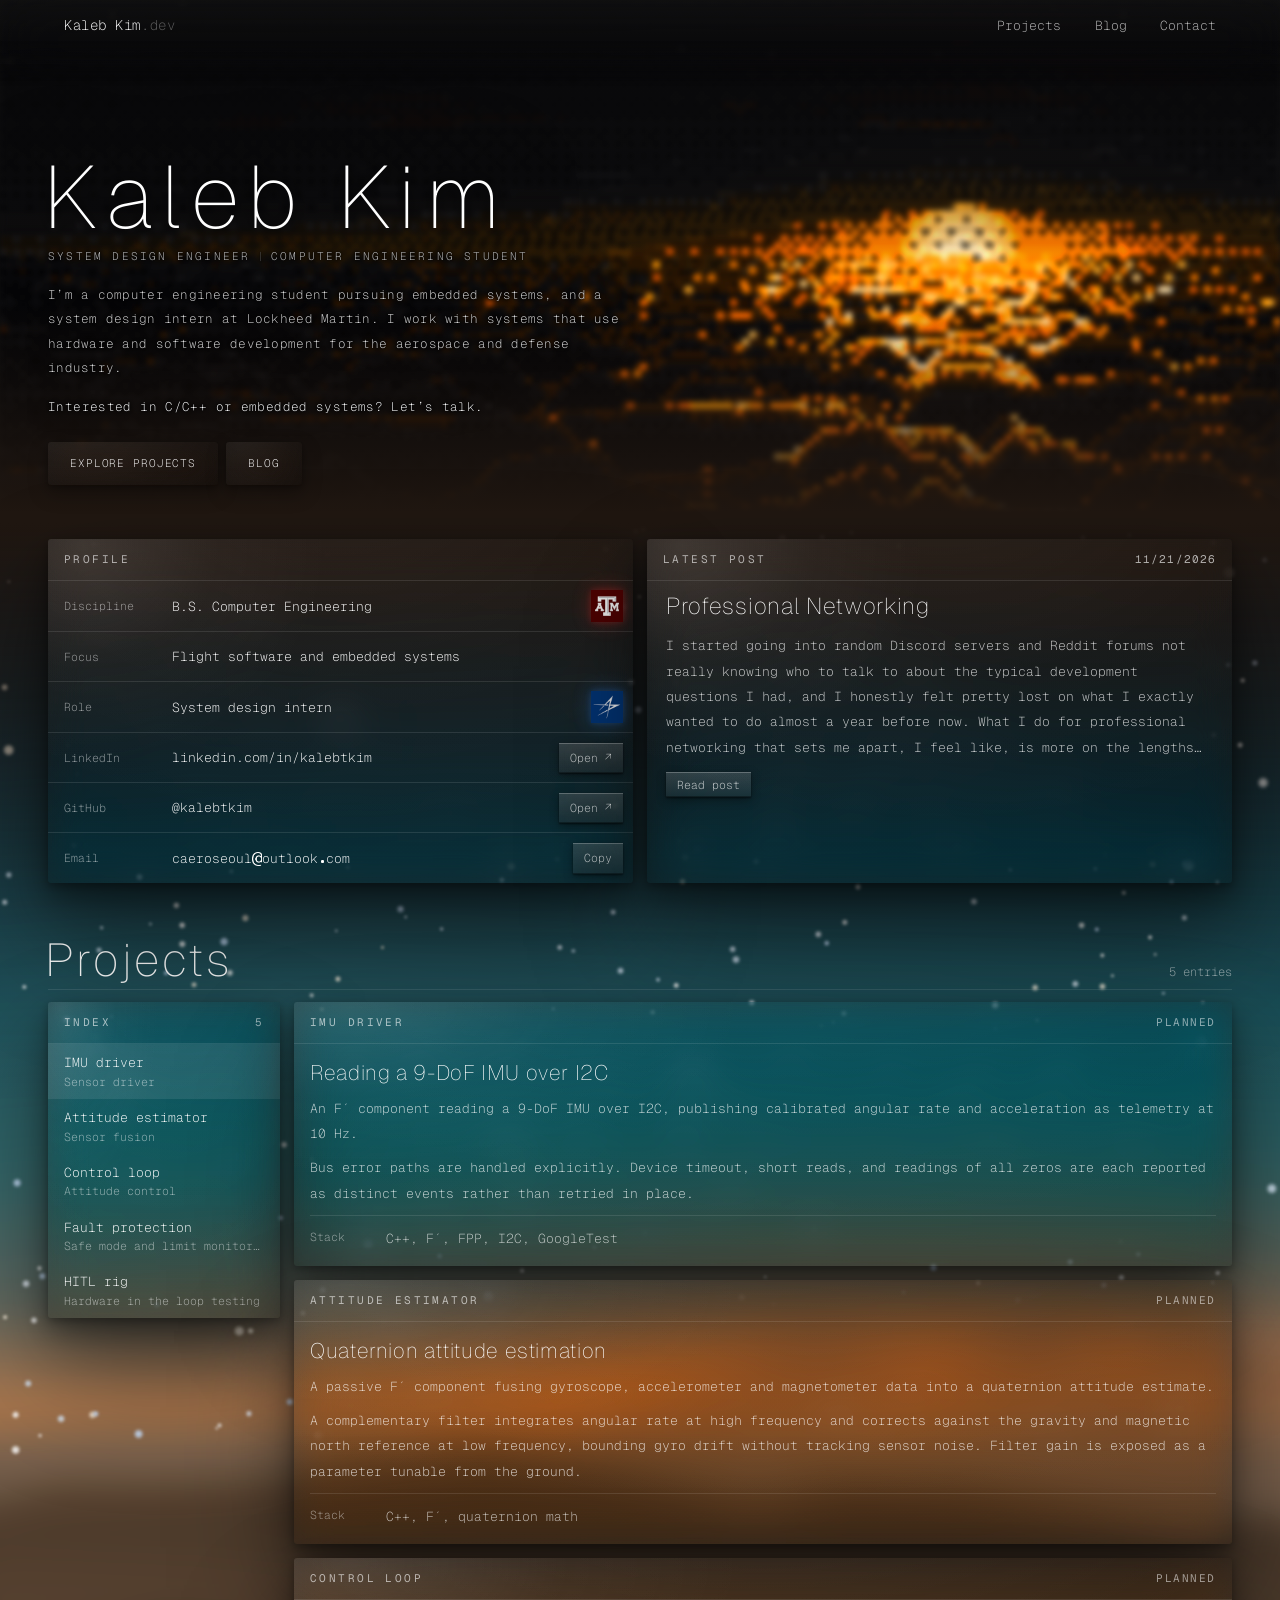
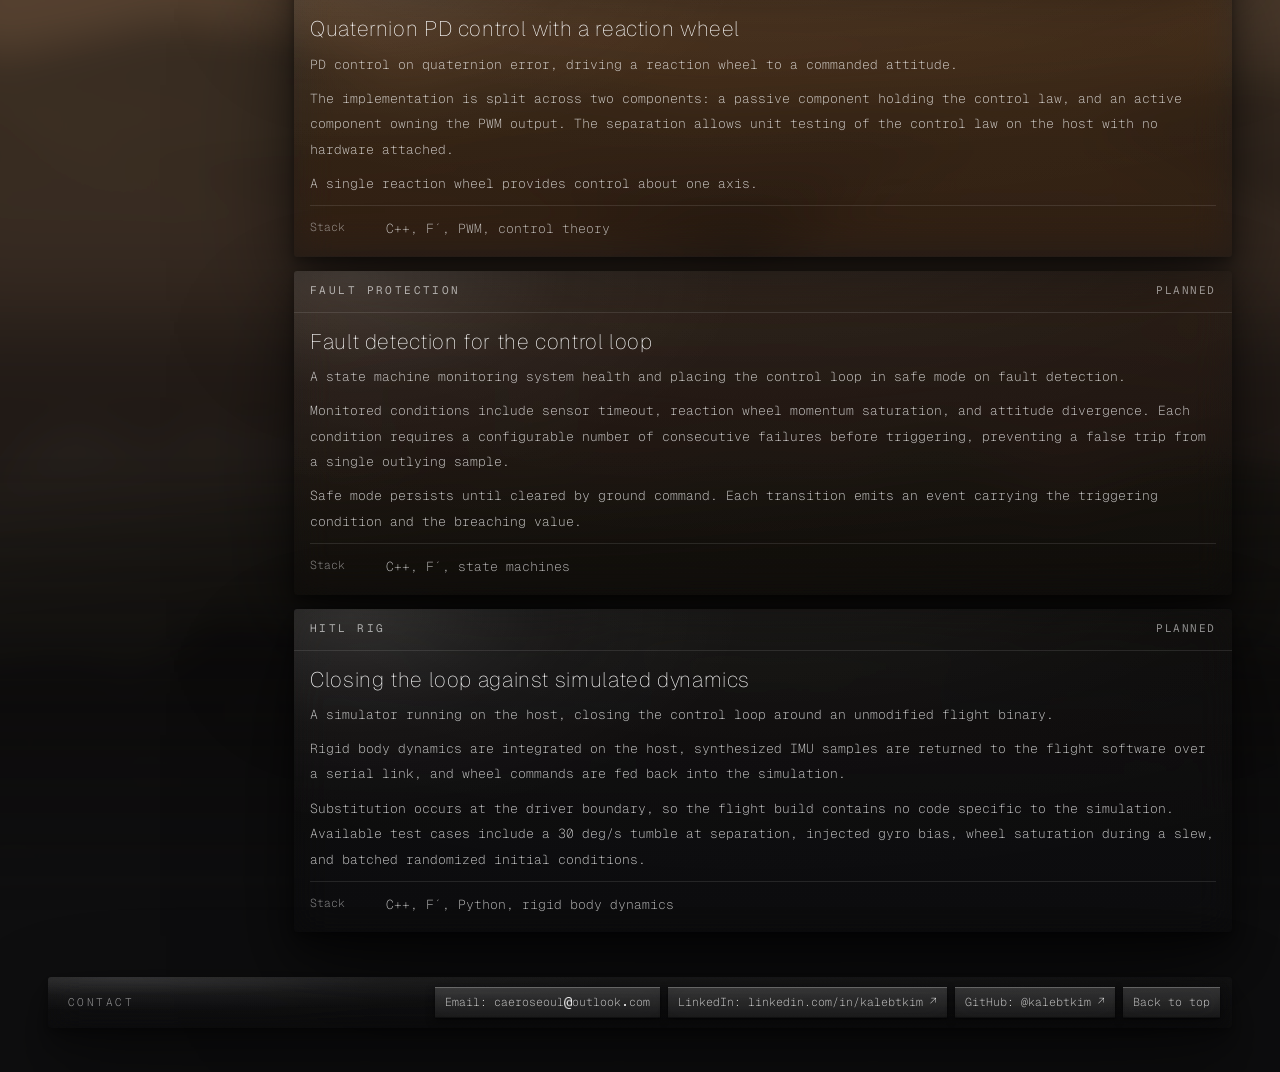
==== commit 0dedd1bc: "Rebuild the favicon as a carved 3x3x3 cube Isometric 27-block cube with the whole near vertical edge" ====
--- a/index.html
+++ b/index.html
@@ -4,7 +4,9 @@
 <meta charset="utf-8">
 <meta name="viewport" content="width=device-width, initial-scale=1">
 <title>Kaleb Kim | C/C++ developer</title>
-<link rel="icon" href="img/favicon.svg" type="image/svg+xml">
+<link rel="icon" type="image/png" sizes="16x16" href="img/favicon-16.png">
+<link rel="icon" type="image/png" sizes="32x32" href="img/favicon-32.png">
+<link rel="icon" type="image/svg+xml" sizes="any" href="img/favicon.svg">
 <link rel="apple-touch-icon" href="img/apple-touch-icon.png">
 <link rel="preconnect" href="https://fonts.googleapis.com">
 <link rel="preconnect" href="https://fonts.gstatic.com" crossorigin>
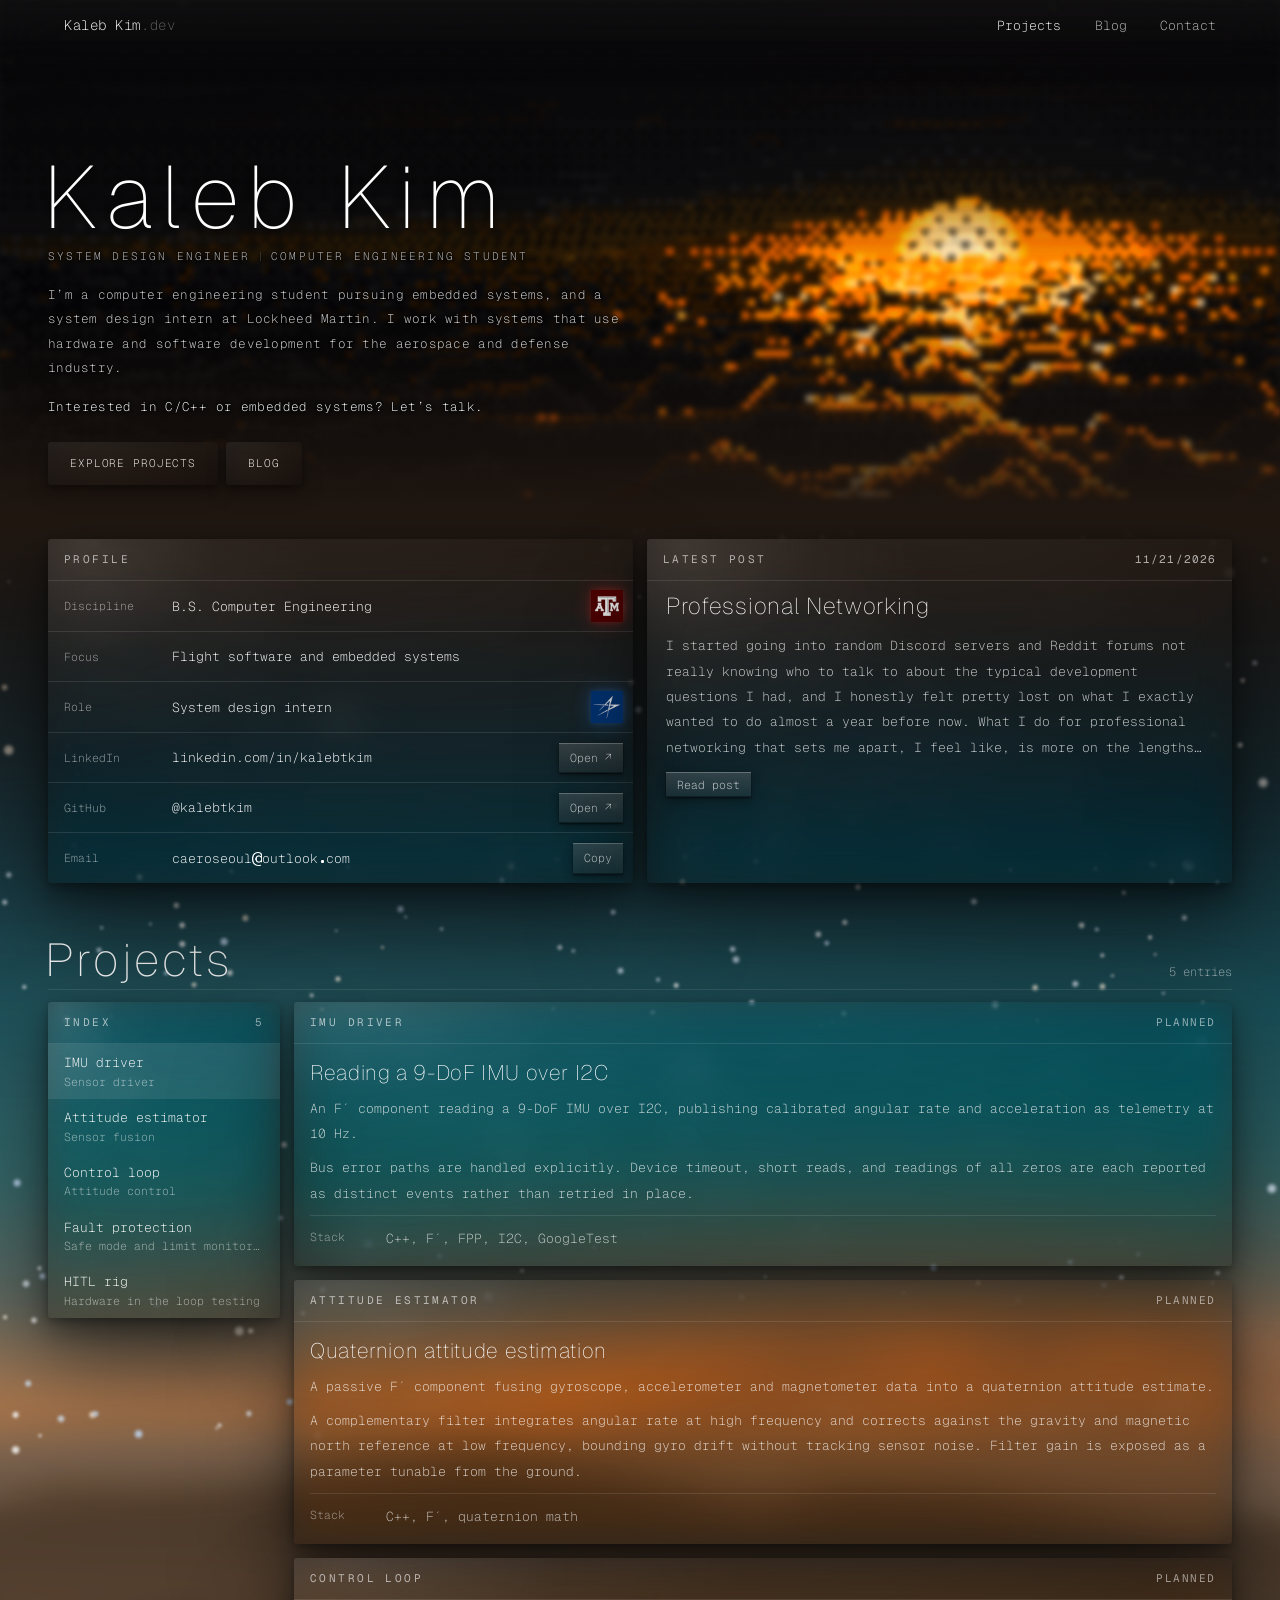
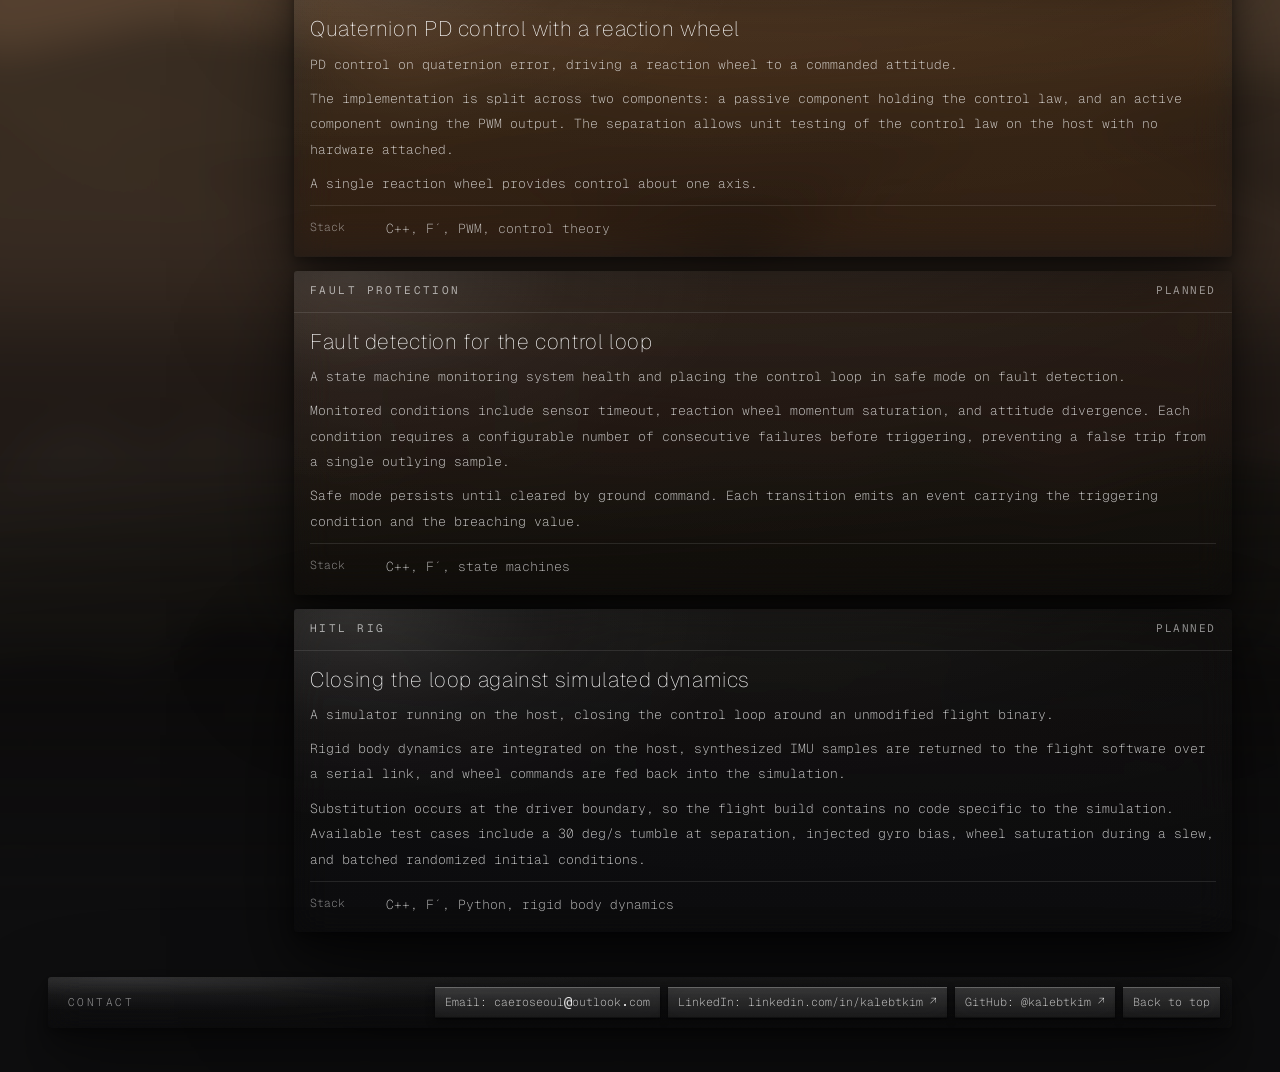
==== commit 4dc2bd8a: "Make the tab icon actually visible Chrome was picking the SVG for the tab and rendering the full car" ====
--- a/index.html
+++ b/index.html
@@ -4,9 +4,12 @@
 <meta charset="utf-8">
 <meta name="viewport" content="width=device-width, initial-scale=1">
 <title>Kaleb Kim | C/C++ developer</title>
+<!-- PNGs only, no SVG link: given an SVG, Chrome picks it for the tab
+     and renders the detailed cube at 16px, where it turns to grey
+     mush. Declaring sizes lets it take artwork drawn for that size. -->
 <link rel="icon" type="image/png" sizes="16x16" href="img/favicon-16.png">
 <link rel="icon" type="image/png" sizes="32x32" href="img/favicon-32.png">
-<link rel="icon" type="image/svg+xml" sizes="any" href="img/favicon.svg">
+<link rel="icon" type="image/png" sizes="48x48" href="img/favicon-48.png">
 <link rel="apple-touch-icon" href="img/apple-touch-icon.png">
 <link rel="preconnect" href="https://fonts.googleapis.com">
 <link rel="preconnect" href="https://fonts.gstatic.com" crossorigin>
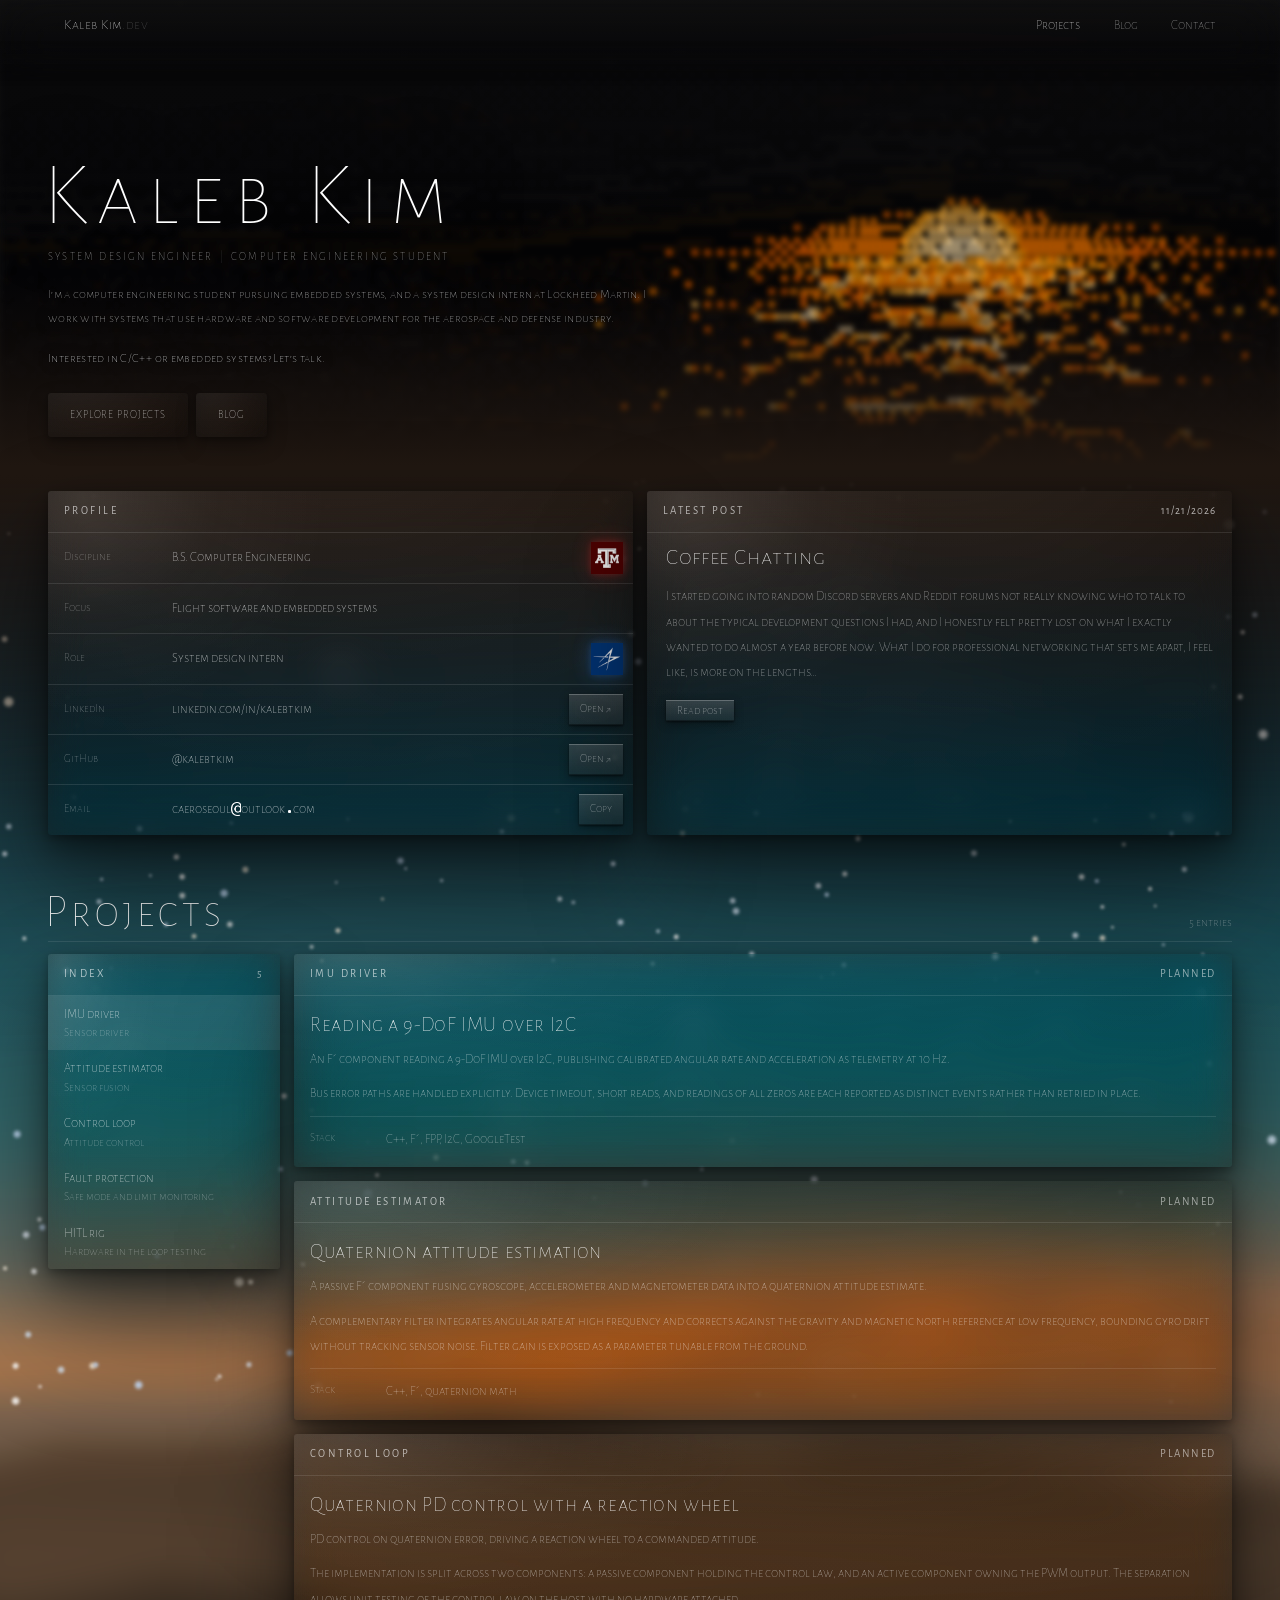
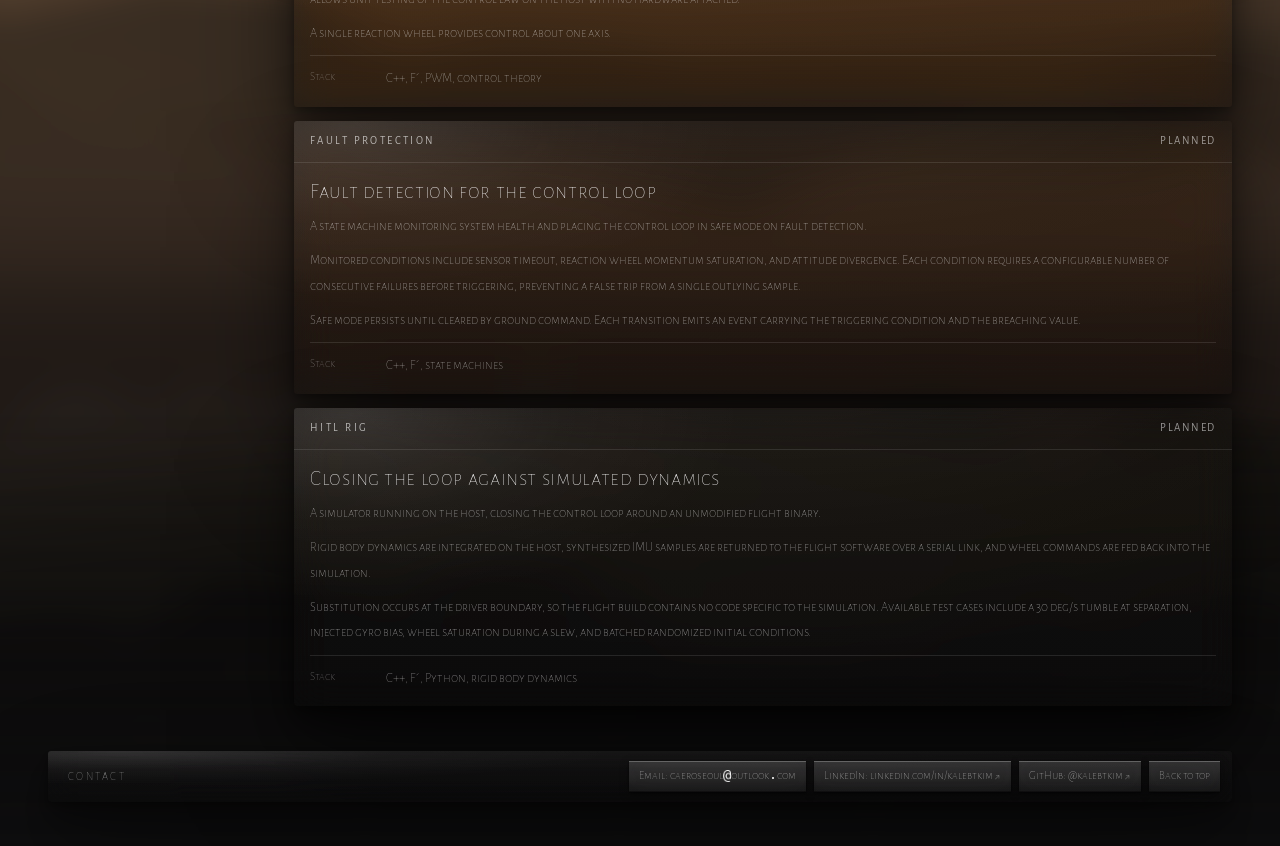
==== commit a500708f: "Alegreya Sans SC Thin throughout, plus blog list tweaks Both font variables now point at Alegreya Sa" ====
--- a/index.html
+++ b/index.html
@@ -13,7 +13,7 @@
 <link rel="apple-touch-icon" href="img/apple-touch-icon.png">
 <link rel="preconnect" href="https://fonts.googleapis.com">
 <link rel="preconnect" href="https://fonts.gstatic.com" crossorigin>
-<link href="https://fonts.googleapis.com/css2?family=Geist:wght@100..400&amp;family=Geist+Mono:wght@100..500&amp;display=swap" rel="stylesheet">
+<link href="https://fonts.googleapis.com/css2?family=Alegreya+Sans+SC:wght@100;300;400&amp;display=swap" rel="stylesheet">
 <link rel="stylesheet" href="css/site.css">
 </head>
 <body>
--- a/css/site.css
+++ b/css/site.css
@@ -4,7 +4,7 @@
     --bright: #ffffff;
     --accent: #f38020;
     --seam: #201711;   /* warm tone where the art hands off to the ridge */
-    --mono: "Geist Mono", ui-monospace, Menlo, Consolas, monospace;
+    --mono: "Alegreya Sans SC", "Helvetica Neue", Arial, sans-serif;
     /* every block on the page shares this measure and these gutters, so the
        contact bar lines up with the cards above it at any width */
     /* panels are lifted off the page with shadow instead of outlined */
@@ -24,7 +24,7 @@
     --stack-gap: clamp(46px, 6vh, 76px);
     --measure: 1320px;
     --gutter: clamp(18px, 5vw, 48px);
-    --display: "Geist", "Helvetica Neue", Arial, sans-serif;
+    --display: "Alegreya Sans SC", "Helvetica Neue", Arial, sans-serif;
     /* optical nudge pulling the name back into line with the text under it;
        retune this one value if the glyph edge looks off */
     --name-nudge: -0.06em;
@@ -34,7 +34,7 @@
   body {
     margin: 0; background: var(--bg); color: var(--fg);
     min-height: 100vh; display: flex; flex-direction: column;
-    font-family: var(--mono); font-weight: 200; font-size: 14px; line-height: 1.8;
+    font-family: var(--mono); font-weight: 100; font-size: 14px; line-height: 1.8;
     -webkit-font-smoothing: antialiased;
   }
   h1, p { margin: 0; }
@@ -246,8 +246,12 @@
       grid-template-areas: "label trail" "value trail";
       row-gap: 2px; min-height: 0; align-items: center;
     }
-    .card dl dt { grid-area: label; }
-    .card dl dd { grid-area: value; }
+    /* Direct children of a profile row, not any dt/dd inside the card. A
+       descendant selector here also caught the Stack list in a project
+       card, which has no areas of its own, so label and value resolved
+       to nothing and landed in the same cell on top of each other. */
+    .card dl > div > dt { grid-area: label; }
+    .card dl > div > dd { grid-area: value; }
     .card dl > div > *:last-child { grid-area: trail; align-self: center; }
   }
 
@@ -942,7 +946,6 @@
   .log-row .date { font-size: 12px; color: rgba(255, 255, 255, 0.56); font-variant-numeric: tabular-nums; }
   a.log-row { text-decoration: none; }
   a.log-row:hover { background: rgba(255, 255, 255, 0.05); }
-  a.log-row:hover .t { text-decoration: underline; text-decoration-color: rgba(255,255,255,.4); }
   .log-row .entry { display: block; }
   .log-row .entry .t {
     display: block; margin-bottom: 4px; font-family: var(--display);
@@ -1109,3 +1112,45 @@
 
   /* The bar: text brightening only, no panel behind it. */
   .brand, .nav a { transition: color 160ms ease; }
+
+  /* ====== phone held sideways ==========================================
+     Landscape on a phone is about 850 wide but only 390 tall, so none of
+     the width queries above fire and the page keeps desktop sizing on a
+     screen shorter than the hero itself: a 400px min-height inside a
+     393px viewport, with a 68px name, and the buttons pushed off the
+     bottom.
+
+     The cause is that the hero scales on width. .name is 8vw, which is
+     generous at 852px wide and absurd when only 390px tall. Everything
+     here is re-scaled against the height instead, since height is the
+     dimension that is actually short. Capped at 560px tall so it catches
+     phones sideways and leaves tablets and desktops alone. */
+  @media (orientation: landscape) and (max-height: 560px) {
+    :root { --stack-gap: 26px; }
+
+    .bar { height: 44px; }
+    .brand { font-size: 13px; }
+    .nav { gap: 16px; }
+    .nav a { font-size: 12px; }
+    #projects, .proj-list .card, #top { scroll-margin-top: 56px; }
+
+    /* content-sized, so the buttons can no longer fall off the bottom */
+    .hero { min-height: 0; }
+    .intro { padding-top: clamp(54px, 16vh, 78px); }
+    .name { font-size: clamp(28px, 10vh, 52px); }
+    .role { font-size: 10px; }
+    .summary p { font-size: 12px; line-height: 1.7; }
+    .acts a { font-size: 10.5px; padding: 9px 16px; }
+
+    .card-h, .card > h2 { height: 36px; font-size: 10px; }
+    .card dl > div { padding: 7px 13px; min-height: 0; }
+    .card dt { font-size: 10px; }
+    .card dd { font-size: 12px; }
+    .card dl .mark { width: 24px; height: 24px; }
+
+    .sec-h h2 { font-size: clamp(24px, 9vh, 40px); }
+    .proj-text h3 { font-size: 17px; }
+    .proj-text p { font-size: 12px; line-height: 1.8; }
+    .post h3 { font-size: 18px; }
+    .post p { font-size: 12px; line-height: 1.8; }
+  }
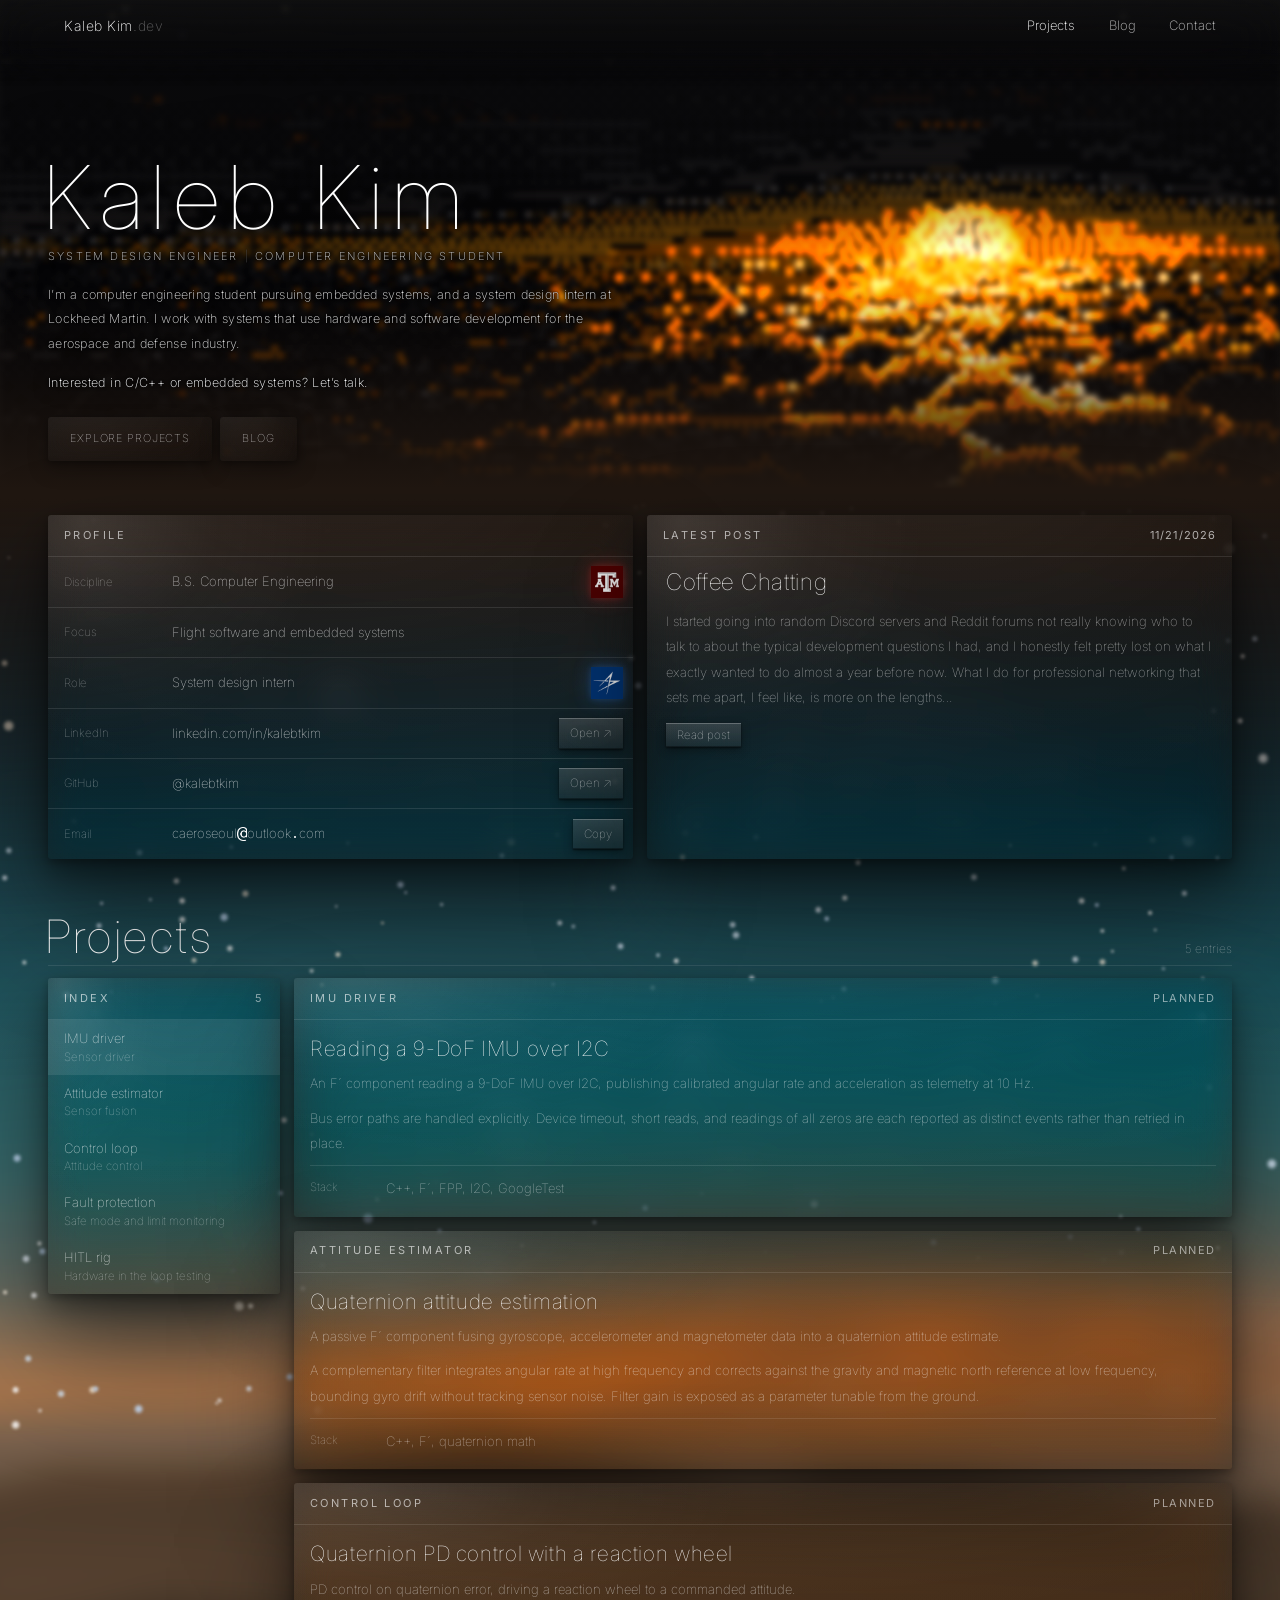
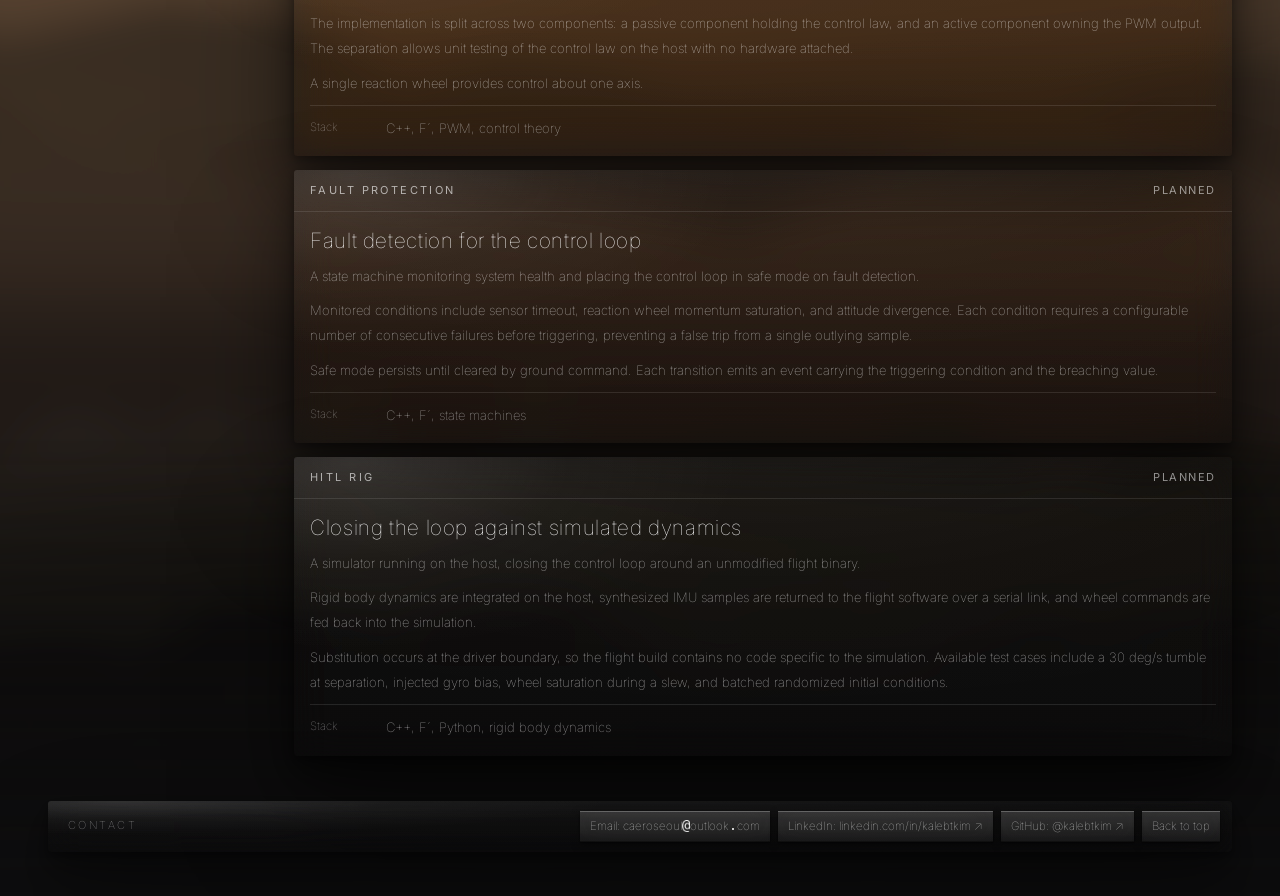
==== commit 034b3f7a: "Inter Thin in place of Alegreya Sans SC Same wiring, both font variables and body weight 100. Loadin" ====
--- a/index.html
+++ b/index.html
@@ -13,7 +13,7 @@
 <link rel="apple-touch-icon" href="img/apple-touch-icon.png">
 <link rel="preconnect" href="https://fonts.googleapis.com">
 <link rel="preconnect" href="https://fonts.gstatic.com" crossorigin>
-<link href="https://fonts.googleapis.com/css2?family=Alegreya+Sans+SC:wght@100;300;400&amp;display=swap" rel="stylesheet">
+<link href="https://fonts.googleapis.com/css2?family=Inter:wght@100..700&amp;display=swap" rel="stylesheet">
 <link rel="stylesheet" href="css/site.css">
 </head>
 <body>
--- a/css/site.css
+++ b/css/site.css
@@ -4,7 +4,7 @@
     --bright: #ffffff;
     --accent: #f38020;
     --seam: #201711;   /* warm tone where the art hands off to the ridge */
-    --mono: "Alegreya Sans SC", "Helvetica Neue", Arial, sans-serif;
+    --mono: "Inter", "Helvetica Neue", Arial, sans-serif;
     /* every block on the page shares this measure and these gutters, so the
        contact bar lines up with the cards above it at any width */
     /* panels are lifted off the page with shadow instead of outlined */
@@ -24,7 +24,7 @@
     --stack-gap: clamp(46px, 6vh, 76px);
     --measure: 1320px;
     --gutter: clamp(18px, 5vw, 48px);
-    --display: "Alegreya Sans SC", "Helvetica Neue", Arial, sans-serif;
+    --display: "Inter", "Helvetica Neue", Arial, sans-serif;
     /* optical nudge pulling the name back into line with the text under it;
        retune this one value if the glyph edge looks off */
     --name-nudge: -0.06em;
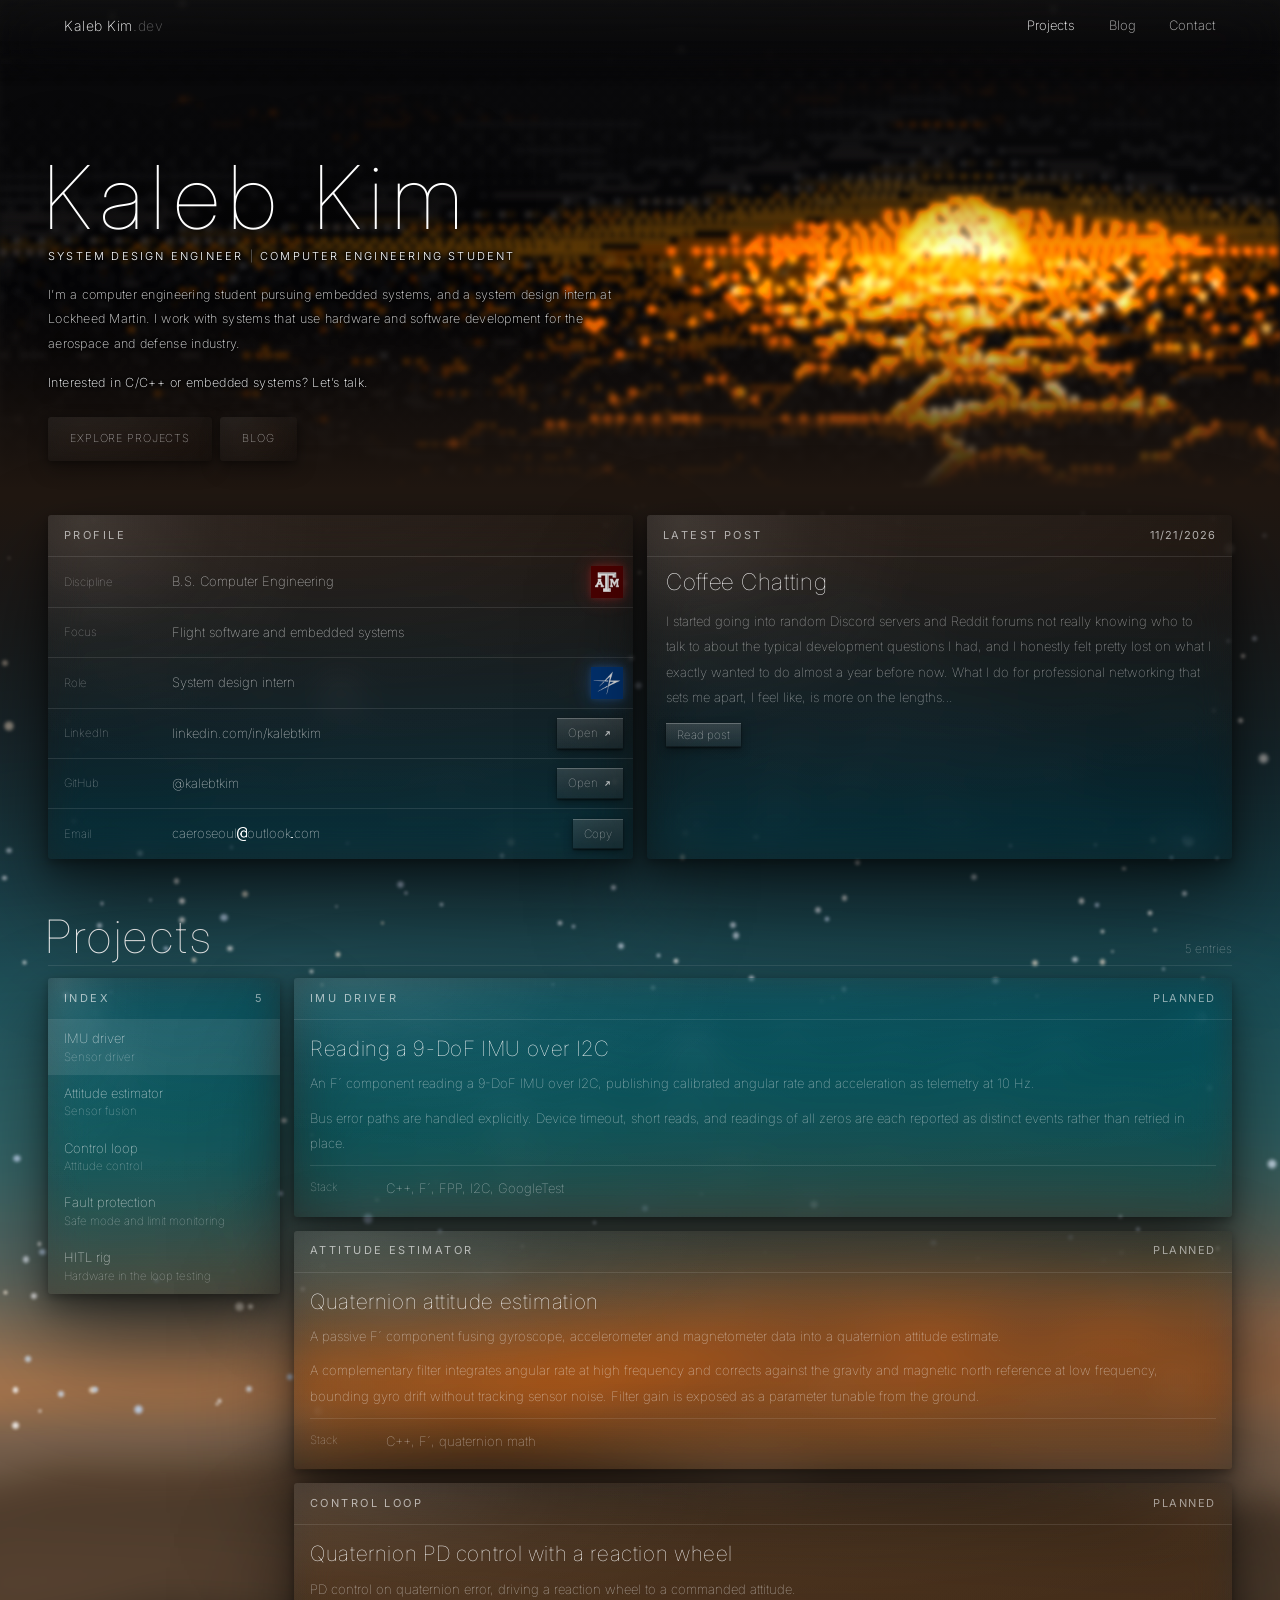
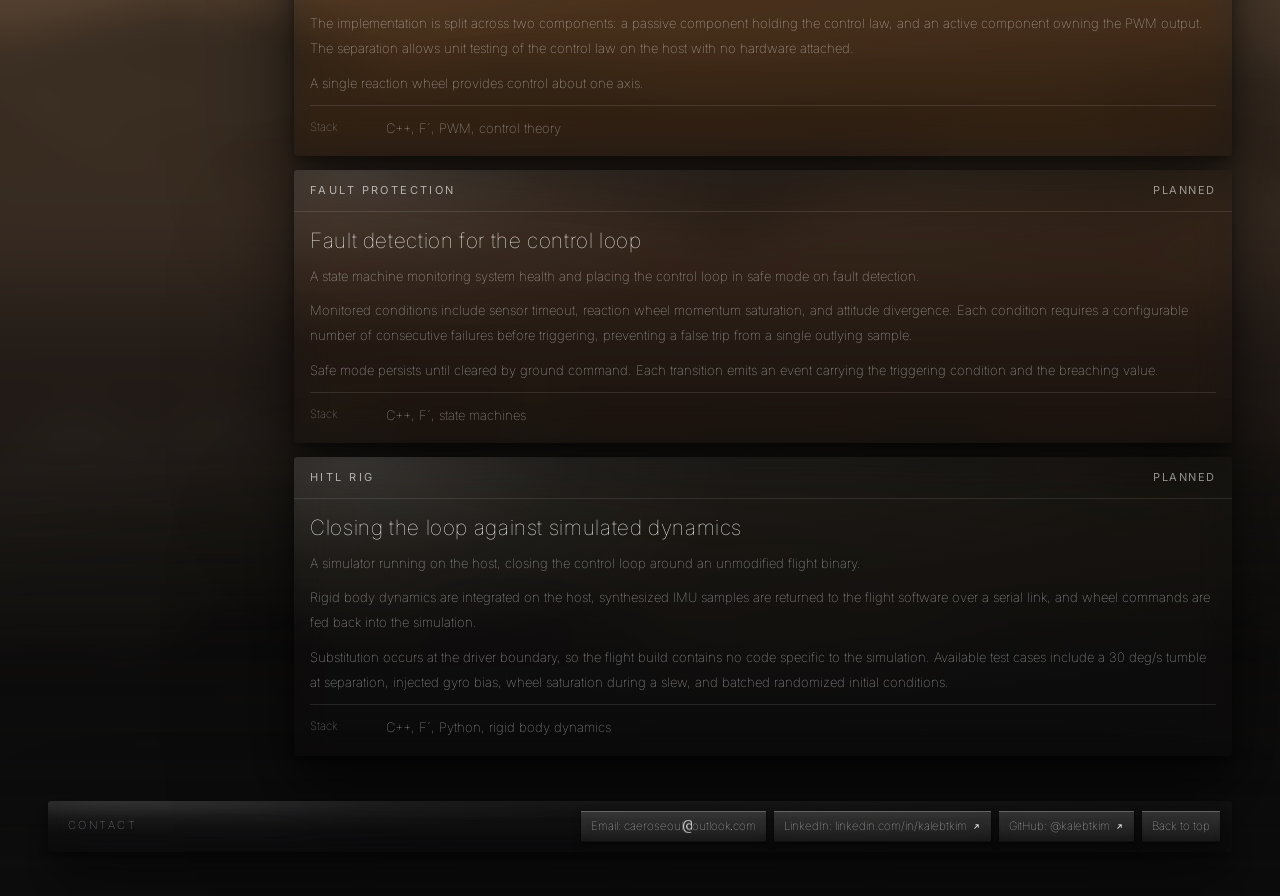
==== commit b1dce1d0: "Cut the rendering cost of the star field Profiled first: with the sky hidden the page rendered a fra" ====
--- a/index.html
+++ b/index.html
@@ -44,7 +44,7 @@
 </div>
 
 <main class="lower">
-  <div class="lower-bg" aria-hidden="true"><div class="stars"><i></i><i></i><i></i><i></i><i></i><i></i><i></i><i></i><i></i><i></i><i></i><i></i></div></div>
+  <div class="lower-bg" aria-hidden="true"><div class="stars"></div></div>
   <div class="wrap">
     <div class="decks" id="decks"></div>
     <section id="projects"></section>
@@ -58,5 +58,6 @@
 <script>window.initHeroArt();</script>
 <script src="js/render.js"></script>
 <script src="js/glow.js"></script>
+<script src="js/stars.js"></script>
 </body>
 </html>
--- a/css/site.css
+++ b/css/site.css
@@ -141,12 +141,15 @@
       0 0 40px rgba(14, 14, 15, 0.96),
       0 0 84px rgba(14, 14, 15, 0.88);
   }
+  /* Full white, and a little more weight than the body. At 11px,
+     uppercase, with 0.2em of tracking, Inter's thinnest cuts leave
+     almost no ink on screen and the line disappeared into the art. */
   .role {
-    margin-top: 6px; font-size: 11px; font-weight: 200;
+    margin-top: 6px; font-size: 11px; font-weight: 300;
     letter-spacing: 0.2em; text-transform: uppercase;
-    color: rgba(255, 255, 255, 0.78);
-  }
-  .role span { color: rgba(255, 255, 255, 0.3); margin: 0 0.62em; letter-spacing: 0; }
+    color: #fff;
+  }
+  .role span { color: rgba(255, 255, 255, 0.45); margin: 0 0.62em; letter-spacing: 0; }
 
   /* small type needs air: a touch more tracking and leading than the body,
      and more contrast to hold up against the art */
@@ -214,6 +217,11 @@
     padding: 5px 11px; cursor: pointer; text-decoration: none; white-space: nowrap;
     transition: background 140ms ease, color 140ms ease, box-shadow 140ms ease;
   }
+  .btn .ico {
+    width: .78em; height: .78em; margin-left: .42em; vertical-align: -.08em;
+    fill: none; stroke: currentColor; stroke-width: 1.15;
+    stroke-linecap: round; stroke-linejoin: round;
+  }
   .btn:hover {
     color: #fff;
     background: linear-gradient(180deg, rgba(255, 255, 255, 0.26), rgba(255, 255, 255, 0.11));
@@ -221,19 +229,27 @@
                 inset 0 -1px 0 rgba(0, 0, 0, 0.34),
                 0 1px 2px rgba(0, 0, 0, 0.55), 0 6px 16px rgba(0, 0, 0, 0.46);
   }
-  /* The @ and the . are background images, so no part of the address sits in
-     the markup as text. Use: name<i class="at"></i>host<i class="dot"></i>tld */
-  .at, .dot {
-    display: inline-block; background-repeat: no-repeat;
-    background-size: contain; background-position: center;
-  }
+  /* The @ and the . never appear as characters in the markup, so the
+     address cannot be lifted by reading the DOM as text. Use:
+     name<i class="at"></i>host<i class="dot"></i>tld
+
+     The @ is a mask rather than a background image, and the dot is drawn
+     outright. Both are painted in currentColor, so they take whatever
+     colour the surrounding address is in instead of being locked to the
+     one baked into a PNG. */
+  .at, .dot { display: inline-block; background-color: currentColor; }
   .at {
     width: .72em; height: 1.1em; vertical-align: -.24em; margin: 0 .02em;
-    background-image: url("[data-uri]");
-  }
+    -webkit-mask: url("[data-uri]") center / contain no-repeat;
+    mask: url("[data-uri]") center / contain no-repeat;
+  }
+  /* Sized and spaced like a real full stop: an inline-block sits its
+     bottom edge on the baseline, which is where a period sits, and the
+     old .22em square with .22em of air each side read as a bullet with
+     gaps around it rather than as punctuation. */
   .dot {
-    width: .22em; height: .22em; vertical-align: 0; margin: 0 .22em;
-    background-image: url("[data-uri]");
+    width: .115em; height: .115em; border-radius: 50%;
+    vertical-align: baseline; margin: 0 .085em 0 .02em;
   }
 
   @media (max-width: 620px) {
@@ -324,420 +340,43 @@
     aspect-ratio: 1400 / 1020;        /* the sky band of the picture */
     pointer-events: none; z-index: 0;
   }
-  .stars i {
-    position: absolute; inset: 0; display: block; filter: blur(1.4px);
-    /* promote each layer so the opacity animation runs on the GPU; without
-       this a phone can quietly drop it rather than repaint 360 gradients */
-    will-change: opacity; transform: translateZ(0);
-  }
-  .stars i:nth-child(1) {
-    background-image:
-      radial-gradient(6.99px 6.99px at 92.23% 94.4%, rgba(255,244,226,0.9) 0, rgba(255,244,226,0.7) 54%, transparent 100%),
-      radial-gradient(2.22px 2.22px at 52.99% 13.23%, rgba(255,255,255,0.94) 0, rgba(255,255,255,0.73) 42%, transparent 100%),
-      radial-gradient(5.18px 5.18px at 10.83% 97.64%, rgba(203,226,255,0.96) 0, rgba(203,226,255,0.75) 53%, transparent 100%),
-      radial-gradient(1.8px 1.8px at 76.91% 20.7%, rgba(255,255,255,0.94) 0, rgba(255,255,255,0.73) 53%, transparent 100%),
-      radial-gradient(4.32px 4.32px at 56.51% 85.63%, rgba(236,244,255,0.94) 0, rgba(236,244,255,0.73) 57%, transparent 100%),
-      radial-gradient(3.84px 3.84px at 17.96% 48.22%, rgba(255,255,255,0.88) 0, rgba(255,255,255,0.69) 47%, transparent 100%),
-      radial-gradient(3.1px 3.1px at 53.34% 67.1%, rgba(255,255,255,0.86) 0, rgba(255,255,255,0.67) 43%, transparent 100%),
-      radial-gradient(2.46px 2.46px at 56.76% 93.56%, rgba(255,255,255,0.91) 0, rgba(255,255,255,0.71) 51%, transparent 100%),
-      radial-gradient(2.93px 2.93px at 54.19% 89.04%, rgba(255,255,255,0.87) 0, rgba(255,255,255,0.68) 45%, transparent 100%),
-      radial-gradient(2.34px 2.34px at 70.59% 82.49%, rgba(203,226,255,0.94) 0, rgba(203,226,255,0.73) 54%, transparent 100%),
-      radial-gradient(1.85px 1.85px at 16.93% 97.02%, rgba(255,255,255,0.87) 0, rgba(255,255,255,0.68) 49%, transparent 100%),
-      radial-gradient(3.87px 3.87px at 68.61% 96.89%, rgba(255,244,226,0.99) 0, rgba(255,244,226,0.77) 56%, transparent 100%),
-      radial-gradient(4.33px 4.33px at 74.75% 34.64%, rgba(255,255,255,0.86) 0, rgba(255,255,255,0.67) 50%, transparent 100%),
-      radial-gradient(4.22px 4.22px at 46.62% 19.81%, rgba(255,255,255,0.86) 0, rgba(255,255,255,0.67) 59%, transparent 100%),
-      radial-gradient(3.17px 3.17px at 52.88% 17.13%, rgba(236,244,255,0.87) 0, rgba(236,244,255,0.68) 47%, transparent 100%),
-      radial-gradient(2.63px 2.63px at 89.85% 44.41%, rgba(255,255,255,0.98) 0, rgba(255,255,255,0.76) 55%, transparent 100%),
-      radial-gradient(4.12px 4.12px at 7.22% 95.59%, rgba(255,244,226,0.89) 0, rgba(255,244,226,0.69) 55%, transparent 100%),
-      radial-gradient(5.7px 5.7px at 30.01% 85.66%, rgba(236,244,255,0.87) 0, rgba(236,244,255,0.68) 46%, transparent 100%),
-      radial-gradient(3.96px 3.96px at 33.35% 55.79%, rgba(203,226,255,0.86) 0, rgba(203,226,255,0.67) 59%, transparent 100%),
-      radial-gradient(4.09px 4.09px at 68.74% 11.57%, rgba(216,232,248,1.0) 0, rgba(216,232,248,0.78) 50%, transparent 100%),
-      radial-gradient(3.82px 3.82px at 0.69% 37.72%, rgba(216,232,248,0.88) 0, rgba(216,232,248,0.69) 42%, transparent 100%),
-      radial-gradient(4.83px 4.83px at 17.51% 44.87%, rgba(203,226,255,0.89) 0, rgba(203,226,255,0.69) 59%, transparent 100%),
-      radial-gradient(3.14px 3.14px at 71.91% 17.92%, rgba(255,255,255,0.88) 0, rgba(255,255,255,0.69) 43%, transparent 100%),
-      radial-gradient(3.8px 3.8px at 86.13% 49.68%, rgba(255,244,226,0.91) 0, rgba(255,244,226,0.71) 52%, transparent 100%),
-      radial-gradient(2.44px 2.44px at 40.79% 80.13%, rgba(255,255,255,0.91) 0, rgba(255,255,255,0.71) 55%, transparent 100%),
-      radial-gradient(3.74px 3.74px at 88.46% 66.56%, rgba(255,244,226,0.89) 0, rgba(255,244,226,0.69) 44%, transparent 100%),
-      radial-gradient(4.37px 4.37px at 38.47% 88.91%, rgba(236,244,255,0.87) 0, rgba(236,244,255,0.68) 56%, transparent 100%),
-      radial-gradient(6.43px 6.43px at 98.68% 27.83%, rgba(255,255,255,0.89) 0, rgba(255,255,255,0.69) 45%, transparent 100%),
-      radial-gradient(5.8px 5.8px at 24.91% 97.78%, rgba(255,255,255,0.89) 0, rgba(255,255,255,0.69) 53%, transparent 100%),
-      radial-gradient(3.81px 3.81px at 56.49% 62.0%, rgba(255,244,226,0.91) 0, rgba(255,244,226,0.71) 53%, transparent 100%);
-    animation: twinkle-b 3.46s ease-in-out -0.27s infinite;
-  }
-  .stars i:nth-child(2) {
-    background-image:
-      radial-gradient(4.34px 4.34px at 65.38% 17.13%, rgba(255,255,255,1.0) 0, rgba(255,255,255,0.78) 46%, transparent 100%),
-      radial-gradient(3.68px 3.68px at 61.03% 14.1%, rgba(203,226,255,0.89) 0, rgba(203,226,255,0.69) 43%, transparent 100%),
-      radial-gradient(3.3px 3.3px at 81.97% 60.11%, rgba(255,255,255,0.9) 0, rgba(255,255,255,0.7) 47%, transparent 100%),
-      radial-gradient(2.85px 2.85px at 85.48% 20.74%, rgba(255,244,226,0.88) 0, rgba(255,244,226,0.69) 60%, transparent 100%),
-      radial-gradient(2.68px 2.68px at 85.69% 43.56%, rgba(203,226,255,0.93) 0, rgba(203,226,255,0.73) 51%, transparent 100%),
-      radial-gradient(4.28px 4.28px at 45.67% 65.74%, rgba(236,244,255,0.91) 0, rgba(236,244,255,0.71) 51%, transparent 100%),
-      radial-gradient(2.77px 2.77px at 82.9% 4.22%, rgba(203,226,255,0.93) 0, rgba(203,226,255,0.73) 48%, transparent 100%),
-      radial-gradient(1.81px 1.81px at 31.7% 42.23%, rgba(216,232,248,0.97) 0, rgba(216,232,248,0.76) 60%, transparent 100%),
-      radial-gradient(7.28px 7.28px at 92.85% 36.66%, rgba(236,244,255,0.92) 0, rgba(236,244,255,0.72) 47%, transparent 100%),
-      radial-gradient(5.18px 5.18px at 39.94% 36.74%, rgba(255,244,226,0.94) 0, rgba(255,244,226,0.73) 47%, transparent 100%),
-      radial-gradient(3.48px 3.48px at 91.63% 97.64%, rgba(255,255,255,0.92) 0, rgba(255,255,255,0.72) 42%, transparent 100%),
-      radial-gradient(3.15px 3.15px at 39.21% 38.24%, rgba(216,232,248,0.9) 0, rgba(216,232,248,0.7) 50%, transparent 100%),
-      radial-gradient(4.36px 4.36px at 71.79% 14.54%, rgba(255,244,226,0.92) 0, rgba(255,244,226,0.72) 45%, transparent 100%),
-      radial-gradient(3.55px 3.55px at 92.53% 42.31%, rgba(236,244,255,0.87) 0, rgba(236,244,255,0.68) 42%, transparent 100%),
-      radial-gradient(3.14px 3.14px at 74.87% 60.46%, rgba(236,244,255,0.97) 0, rgba(236,244,255,0.76) 51%, transparent 100%),
-      radial-gradient(3.03px 3.03px at 27.0% 28.51%, rgba(255,244,226,0.89) 0, rgba(255,244,226,0.69) 42%, transparent 100%),
-      radial-gradient(3.83px 3.83px at 22.19% 66.64%, rgba(255,255,255,0.95) 0, rgba(255,255,255,0.74) 46%, transparent 100%),
-      radial-gradient(4.19px 4.19px at 66.61% 11.45%, rgba(255,255,255,0.99) 0, rgba(255,255,255,0.77) 60%, transparent 100%),
-      radial-gradient(3.85px 3.85px at 8.19% 8.36%, rgba(203,226,255,0.86) 0, rgba(203,226,255,0.67) 50%, transparent 100%),
-      radial-gradient(4.38px 4.38px at 27.34% 57.13%, rgba(255,255,255,0.99) 0, rgba(255,255,255,0.77) 44%, transparent 100%),
-      radial-gradient(3.96px 3.96px at 65.6% 13.36%, rgba(203,226,255,0.95) 0, rgba(203,226,255,0.74) 46%, transparent 100%),
-      radial-gradient(3.32px 3.32px at 26.14% 92.21%, rgba(255,255,255,0.94) 0, rgba(255,255,255,0.73) 60%, transparent 100%),
-      radial-gradient(1.75px 1.75px at 42.17% 4.84%, rgba(255,255,255,0.9) 0, rgba(255,255,255,0.7) 60%, transparent 100%),
-      radial-gradient(7.36px 7.36px at 93.79% 55.63%, rgba(216,232,248,0.86) 0, rgba(216,232,248,0.67) 52%, transparent 100%),
-      radial-gradient(1.79px 1.79px at 28.74% 71.54%, rgba(236,244,255,0.97) 0, rgba(236,244,255,0.76) 45%, transparent 100%),
-      radial-gradient(3.27px 3.27px at 14.51% 14.17%, rgba(255,244,226,0.98) 0, rgba(255,244,226,0.76) 58%, transparent 100%),
-      radial-gradient(3.53px 3.53px at 19.85% 17.29%, rgba(255,244,226,0.99) 0, rgba(255,244,226,0.77) 48%, transparent 100%),
-      radial-gradient(3.32px 3.32px at 83.71% 26.71%, rgba(203,226,255,0.97) 0, rgba(203,226,255,0.76) 46%, transparent 100%),
-      radial-gradient(1.87px 1.87px at 11.75% 42.98%, rgba(216,232,248,1.0) 0, rgba(216,232,248,0.78) 45%, transparent 100%),
-      radial-gradient(3.4px 3.4px at 70.99% 14.95%, rgba(255,255,255,0.87) 0, rgba(255,255,255,0.68) 59%, transparent 100%);
-    animation: twinkle-b 5.26s ease-in-out -1.76s infinite;
-  }
-  .stars i:nth-child(3) {
-    background-image:
-      radial-gradient(3.79px 3.79px at 59.21% 98.59%, rgba(255,255,255,0.86) 0, rgba(255,255,255,0.67) 53%, transparent 100%),
-      radial-gradient(4.95px 4.95px at 63.61% 75.61%, rgba(236,244,255,0.9) 0, rgba(236,244,255,0.7) 48%, transparent 100%),
-      radial-gradient(2.61px 2.61px at 46.44% 77.6%, rgba(216,232,248,0.99) 0, rgba(216,232,248,0.77) 45%, transparent 100%),
-      radial-gradient(2.72px 2.72px at 40.43% 66.41%, rgba(255,255,255,0.93) 0, rgba(255,255,255,0.73) 44%, transparent 100%),
-      radial-gradient(3.8px 3.8px at 2.66% 85.45%, rgba(255,255,255,0.98) 0, rgba(255,255,255,0.76) 52%, transparent 100%),
-      radial-gradient(4.2px 4.2px at 94.43% 63.15%, rgba(236,244,255,0.87) 0, rgba(236,244,255,0.68) 50%, transparent 100%),
-      radial-gradient(3.42px 3.42px at 52.25% 94.82%, rgba(255,244,226,0.94) 0, rgba(255,244,226,0.73) 58%, transparent 100%),
-      radial-gradient(3.32px 3.32px at 40.1% 73.65%, rgba(236,244,255,0.96) 0, rgba(236,244,255,0.75) 42%, transparent 100%),
-      radial-gradient(3.18px 3.18px at 88.93% 78.35%, rgba(216,232,248,0.9) 0, rgba(216,232,248,0.7) 43%, transparent 100%),
-      radial-gradient(3.99px 3.99px at 77.88% 66.28%, rgba(255,255,255,0.85) 0, rgba(255,255,255,0.66) 49%, transparent 100%),
-      radial-gradient(4.12px 4.12px at 90.05% 36.53%, rgba(255,244,226,0.86) 0, rgba(255,244,226,0.67) 58%, transparent 100%),
-      radial-gradient(4.2px 4.2px at 69.17% 25.7%, rgba(203,226,255,0.88) 0, rgba(203,226,255,0.69) 59%, transparent 100%),
-      radial-gradient(3.67px 3.67px at 98.03% 15.0%, rgba(203,226,255,0.91) 0, rgba(203,226,255,0.71) 53%, transparent 100%),
-      radial-gradient(6.78px 6.78px at 54.31% 58.64%, rgba(216,232,248,0.98) 0, rgba(216,232,248,0.76) 60%, transparent 100%),
-      radial-gradient(1.87px 1.87px at 78.98% 11.87%, rgba(255,255,255,0.98) 0, rgba(255,255,255,0.76) 51%, transparent 100%),
-      radial-gradient(1.97px 1.97px at 86.35% 35.53%, rgba(236,244,255,0.89) 0, rgba(236,244,255,0.69) 56%, transparent 100%),
-      radial-gradient(2.25px 2.25px at 91.49% 99.41%, rgba(216,232,248,0.99) 0, rgba(216,232,248,0.77) 51%, transparent 100%),
-      radial-gradient(3.47px 3.47px at 98.8% 3.96%, rgba(203,226,255,0.98) 0, rgba(203,226,255,0.76) 56%, transparent 100%),
-      radial-gradient(1.82px 1.82px at 54.08% 63.84%, rgba(203,226,255,0.9) 0, rgba(203,226,255,0.7) 56%, transparent 100%),
-      radial-gradient(2.08px 2.08px at 77.76% 54.18%, rgba(203,226,255,0.86) 0, rgba(203,226,255,0.67) 60%, transparent 100%),
-      radial-gradient(3.01px 3.01px at 19.59% 30.87%, rgba(255,255,255,0.97) 0, rgba(255,255,255,0.76) 50%, transparent 100%),
-      radial-gradient(3.99px 3.99px at 48.48% 47.99%, rgba(216,232,248,0.97) 0, rgba(216,232,248,0.76) 45%, transparent 100%),
-      radial-gradient(4.33px 4.33px at 70.86% 93.25%, rgba(255,255,255,0.99) 0, rgba(255,255,255,0.77) 50%, transparent 100%),
-      radial-gradient(2.31px 2.31px at 18.2% 82.81%, rgba(203,226,255,0.95) 0, rgba(203,226,255,0.74) 58%, transparent 100%),
-      radial-gradient(2.18px 2.18px at 20.31% 8.79%, rgba(255,255,255,0.97) 0, rgba(255,255,255,0.76) 48%, transparent 100%),
-      radial-gradient(3.72px 3.72px at 7.38% 2.29%, rgba(255,244,226,0.85) 0, rgba(255,244,226,0.66) 55%, transparent 100%),
-      radial-gradient(4.07px 4.07px at 69.83% 57.47%, rgba(255,255,255,0.89) 0, rgba(255,255,255,0.69) 46%, transparent 100%),
-      radial-gradient(1.99px 1.99px at 0.69% 6.29%, rgba(255,255,255,0.98) 0, rgba(255,255,255,0.76) 56%, transparent 100%),
-      radial-gradient(3.07px 3.07px at 52.83% 49.56%, rgba(255,255,255,0.98) 0, rgba(255,255,255,0.76) 59%, transparent 100%),
-      radial-gradient(3.07px 3.07px at 66.52% 1.0%, rgba(255,255,255,0.94) 0, rgba(255,255,255,0.73) 49%, transparent 100%);
-    animation: twinkle 3.53s ease-in-out -2.05s infinite;
-  }
-  .stars i:nth-child(4) {
-    background-image:
-      radial-gradient(3.11px 3.11px at 33.3% 92.53%, rgba(255,244,226,0.98) 0, rgba(255,244,226,0.76) 47%, transparent 100%),
-      radial-gradient(3.84px 3.84px at 48.73% 8.99%, rgba(203,226,255,0.97) 0, rgba(203,226,255,0.76) 51%, transparent 100%),
-      radial-gradient(2.84px 2.84px at 29.46% 75.11%, rgba(255,255,255,0.86) 0, rgba(255,255,255,0.67) 52%, transparent 100%),
-      radial-gradient(3.57px 3.57px at 39.74% 57.04%, rgba(255,255,255,0.94) 0, rgba(255,255,255,0.73) 58%, transparent 100%),
-      radial-gradient(3.57px 3.57px at 16.13% 20.32%, rgba(216,232,248,0.94) 0, rgba(216,232,248,0.73) 43%, transparent 100%),
-      radial-gradient(3.92px 3.92px at 48.03% 7.83%, rgba(255,255,255,0.85) 0, rgba(255,255,255,0.66) 47%, transparent 100%),
-      radial-gradient(3.61px 3.61px at 53.32% 38.4%, rgba(255,244,226,0.89) 0, rgba(255,244,226,0.69) 47%, transparent 100%),
-      radial-gradient(2.08px 2.08px at 20.6% 15.65%, rgba(236,244,255,0.96) 0, rgba(236,244,255,0.75) 57%, transparent 100%),
-      radial-gradient(1.77px 1.77px at 16.05% 72.48%, rgba(255,244,226,0.91) 0, rgba(255,244,226,0.71) 60%, transparent 100%),
-      radial-gradient(2.94px 2.94px at 22.0% 35.79%, rgba(255,244,226,0.98) 0, rgba(255,244,226,0.76) 57%, transparent 100%),
-      radial-gradient(3.76px 3.76px at 19.02% 79.99%, rgba(216,232,248,0.96) 0, rgba(216,232,248,0.75) 56%, transparent 100%),
-      radial-gradient(3.44px 3.44px at 7.74% 45.78%, rgba(216,232,248,0.9) 0, rgba(216,232,248,0.7) 49%, transparent 100%),
-      radial-gradient(3.54px 3.54px at 85.39% 95.66%, rgba(255,255,255,0.85) 0, rgba(255,255,255,0.66) 60%, transparent 100%),
-      radial-gradient(4.05px 4.05px at 66.97% 29.25%, rgba(255,255,255,0.87) 0, rgba(255,255,255,0.68) 43%, transparent 100%),
-      radial-gradient(7.31px 7.31px at 96.0% 5.31%, rgba(255,255,255,0.93) 0, rgba(255,255,255,0.73) 48%, transparent 100%),
-      radial-gradient(2.32px 2.32px at 38.32% 11.23%, rgba(255,255,255,0.89) 0, rgba(255,255,255,0.69) 52%, transparent 100%),
-      radial-gradient(2.95px 2.95px at 13.11% 24.81%, rgba(236,244,255,0.87) 0, rgba(236,244,255,0.68) 57%, transparent 100%),
-      radial-gradient(3.3px 3.3px at 90.65% 23.78%, rgba(255,244,226,0.94) 0, rgba(255,244,226,0.73) 58%, transparent 100%),
-      radial-gradient(3.52px 3.52px at 19.58% 86.58%, rgba(255,244,226,0.97) 0, rgba(255,244,226,0.76) 55%, transparent 100%),
-      radial-gradient(2.76px 2.76px at 30.91% 86.32%, rgba(255,244,226,0.95) 0, rgba(255,244,226,0.74) 44%, transparent 100%),
-      radial-gradient(1.71px 1.71px at 59.78% 80.81%, rgba(255,255,255,0.85) 0, rgba(255,255,255,0.66) 55%, transparent 100%),
-      radial-gradient(2.62px 2.62px at 12.97% 48.24%, rgba(203,226,255,0.94) 0, rgba(203,226,255,0.73) 53%, transparent 100%),
-      radial-gradient(2.65px 2.65px at 76.92% 25.68%, rgba(216,232,248,0.87) 0, rgba(216,232,248,0.68) 55%, transparent 100%),
-      radial-gradient(2.06px 2.06px at 95.1% 38.48%, rgba(216,232,248,0.87) 0, rgba(216,232,248,0.68) 53%, transparent 100%),
-      radial-gradient(2.81px 2.81px at 91.53% 38.45%, rgba(203,226,255,1.0) 0, rgba(203,226,255,0.78) 47%, transparent 100%),
-      radial-gradient(2.44px 2.44px at 70.23% 2.48%, rgba(255,255,255,0.87) 0, rgba(255,255,255,0.68) 60%, transparent 100%),
-      radial-gradient(3.72px 3.72px at 59.07% 36.23%, rgba(236,244,255,0.98) 0, rgba(236,244,255,0.76) 57%, transparent 100%),
-      radial-gradient(3.02px 3.02px at 23.68% 84.7%, rgba(255,255,255,0.95) 0, rgba(255,255,255,0.74) 53%, transparent 100%),
-      radial-gradient(2.31px 2.31px at 49.95% 7.91%, rgba(255,255,255,0.95) 0, rgba(255,255,255,0.74) 53%, transparent 100%),
-      radial-gradient(3.62px 3.62px at 54.98% 4.71%, rgba(203,226,255,0.96) 0, rgba(203,226,255,0.75) 42%, transparent 100%);
-    animation: twinkle-b 5.42s ease-in-out -2.78s infinite;
-  }
-  .stars i:nth-child(5) {
-    background-image:
-      radial-gradient(3.26px 3.26px at 71.88% 21.08%, rgba(255,244,226,0.93) 0, rgba(255,244,226,0.73) 52%, transparent 100%),
-      radial-gradient(3.57px 3.57px at 12.75% 22.26%, rgba(255,255,255,0.88) 0, rgba(255,255,255,0.69) 54%, transparent 100%),
-      radial-gradient(3.87px 3.87px at 1.22% 95.59%, rgba(255,255,255,0.95) 0, rgba(255,255,255,0.74) 58%, transparent 100%),
-      radial-gradient(3.53px 3.53px at 83.61% 79.18%, rgba(203,226,255,0.87) 0, rgba(203,226,255,0.68) 54%, transparent 100%),
-      radial-gradient(3.53px 3.53px at 82.81% 29.62%, rgba(236,244,255,0.88) 0, rgba(236,244,255,0.69) 43%, transparent 100%),
-      radial-gradient(2.03px 2.03px at 65.1% 53.55%, rgba(255,255,255,0.88) 0, rgba(255,255,255,0.69) 49%, transparent 100%),
-      radial-gradient(3.06px 3.06px at 18.31% 10.57%, rgba(255,255,255,0.87) 0, rgba(255,255,255,0.68) 56%, transparent 100%),
-      radial-gradient(3.27px 3.27px at 26.4% 48.88%, rgba(255,244,226,0.95) 0, rgba(255,244,226,0.74) 53%, transparent 100%),
-      radial-gradient(2.23px 2.23px at 84.02% 4.15%, rgba(216,232,248,0.92) 0, rgba(216,232,248,0.72) 44%, transparent 100%),
-      radial-gradient(4.88px 4.88px at 1.22% 99.35%, rgba(255,255,255,0.93) 0, rgba(255,255,255,0.73) 56%, transparent 100%),
-      radial-gradient(3.42px 3.42px at 31.54% 56.52%, rgba(216,232,248,0.86) 0, rgba(216,232,248,0.67) 42%, transparent 100%),
-      radial-gradient(3.03px 3.03px at 31.89% 86.26%, rgba(255,255,255,0.96) 0, rgba(255,255,255,0.75) 42%, transparent 100%),
-      radial-gradient(3.16px 3.16px at 28.77% 23.27%, rgba(255,255,255,0.96) 0, rgba(255,255,255,0.75) 44%, transparent 100%),
-      radial-gradient(3.48px 3.48px at 96.88% 23.8%, rgba(255,255,255,0.95) 0, rgba(255,255,255,0.74) 50%, transparent 100%),
-      radial-gradient(5.0px 5.0px at 40.09% 69.36%, rgba(255,255,255,0.97) 0, rgba(255,255,255,0.76) 52%, transparent 100%),
-      radial-gradient(4.0px 4.0px at 60.54% 30.53%, rgba(236,244,255,0.98) 0, rgba(236,244,255,0.76) 56%, transparent 100%),
-      radial-gradient(4.09px 4.09px at 3.32% 80.73%, rgba(203,226,255,0.97) 0, rgba(203,226,255,0.76) 49%, transparent 100%),
-      radial-gradient(3.69px 3.69px at 13.78% 40.98%, rgba(255,255,255,0.91) 0, rgba(255,255,255,0.71) 51%, transparent 100%),
-      radial-gradient(2.45px 2.45px at 24.35% 50.63%, rgba(255,255,255,0.9) 0, rgba(255,255,255,0.7) 52%, transparent 100%),
-      radial-gradient(2.47px 2.47px at 53.1% 34.09%, rgba(255,255,255,0.98) 0, rgba(255,255,255,0.76) 49%, transparent 100%),
-      radial-gradient(4.02px 4.02px at 49.29% 17.05%, rgba(216,232,248,0.87) 0, rgba(216,232,248,0.68) 47%, transparent 100%),
-      radial-gradient(3.91px 3.91px at 2.2% 92.23%, rgba(216,232,248,0.91) 0, rgba(216,232,248,0.71) 60%, transparent 100%),
-      radial-gradient(2.73px 2.73px at 47.02% 58.33%, rgba(236,244,255,0.9) 0, rgba(236,244,255,0.7) 54%, transparent 100%),
-      radial-gradient(4.09px 4.09px at 7.08% 6.12%, rgba(236,244,255,0.95) 0, rgba(236,244,255,0.74) 42%, transparent 100%),
-      radial-gradient(3.17px 3.17px at 72.11% 15.72%, rgba(255,244,226,0.96) 0, rgba(255,244,226,0.75) 52%, transparent 100%),
-      radial-gradient(3.31px 3.31px at 27.7% 94.01%, rgba(203,226,255,0.86) 0, rgba(203,226,255,0.67) 55%, transparent 100%),
-      radial-gradient(3.0px 3.0px at 18.09% 77.97%, rgba(236,244,255,0.94) 0, rgba(236,244,255,0.73) 53%, transparent 100%),
-      radial-gradient(3.05px 3.05px at 84.3% 89.91%, rgba(216,232,248,0.96) 0, rgba(216,232,248,0.75) 48%, transparent 100%),
-      radial-gradient(4.34px 4.34px at 53.55% 35.77%, rgba(255,255,255,0.87) 0, rgba(255,255,255,0.68) 45%, transparent 100%),
-      radial-gradient(4.23px 4.23px at 4.77% 96.01%, rgba(216,232,248,0.92) 0, rgba(216,232,248,0.72) 58%, transparent 100%);
-    animation: twinkle-b 3.84s ease-in-out -0.69s infinite;
-  }
-  .stars i:nth-child(6) {
-    background-image:
-      radial-gradient(2.01px 2.01px at 5.31% 23.82%, rgba(216,232,248,0.85) 0, rgba(216,232,248,0.66) 42%, transparent 100%),
-      radial-gradient(3.32px 3.32px at 58.73% 51.43%, rgba(236,244,255,1.0) 0, rgba(236,244,255,0.78) 60%, transparent 100%),
-      radial-gradient(3.03px 3.03px at 26.8% 93.82%, rgba(255,255,255,1.0) 0, rgba(255,255,255,0.78) 60%, transparent 100%),
-      radial-gradient(3.46px 3.46px at 6.57% 13.06%, rgba(255,244,226,0.87) 0, rgba(255,244,226,0.68) 52%, transparent 100%),
-      radial-gradient(4.16px 4.16px at 54.47% 34.93%, rgba(236,244,255,0.85) 0, rgba(236,244,255,0.66) 51%, transparent 100%),
-      radial-gradient(2.98px 2.98px at 61.14% 26.48%, rgba(255,255,255,0.97) 0, rgba(255,255,255,0.76) 45%, transparent 100%),
-      radial-gradient(3.89px 3.89px at 34.06% 73.18%, rgba(255,244,226,0.95) 0, rgba(255,244,226,0.74) 51%, transparent 100%),
-      radial-gradient(2.39px 2.39px at 32.07% 33.14%, rgba(255,244,226,0.88) 0, rgba(255,244,226,0.69) 48%, transparent 100%),
-      radial-gradient(2.25px 2.25px at 34.5% 43.51%, rgba(216,232,248,0.94) 0, rgba(216,232,248,0.73) 49%, transparent 100%),
-      radial-gradient(4.83px 4.83px at 53.42% 64.18%, rgba(203,226,255,0.96) 0, rgba(203,226,255,0.75) 46%, transparent 100%),
-      radial-gradient(1.93px 1.93px at 31.44% 85.61%, rgba(255,255,255,0.91) 0, rgba(255,255,255,0.71) 54%, transparent 100%),
-      radial-gradient(3.59px 3.59px at 64.23% 1.53%, rgba(255,255,255,0.99) 0, rgba(255,255,255,0.77) 47%, transparent 100%),
-      radial-gradient(3.54px 3.54px at 66.0% 42.8%, rgba(255,255,255,0.92) 0, rgba(255,255,255,0.72) 43%, transparent 100%),
-      radial-gradient(2.13px 2.13px at 7.94% 43.38%, rgba(216,232,248,0.92) 0, rgba(216,232,248,0.72) 54%, transparent 100%),
-      radial-gradient(1.94px 1.94px at 90.23% 30.49%, rgba(255,255,255,0.87) 0, rgba(255,255,255,0.68) 54%, transparent 100%),
-      radial-gradient(4.02px 4.02px at 76.53% 58.44%, rgba(255,244,226,0.92) 0, rgba(255,244,226,0.72) 52%, transparent 100%),
-      radial-gradient(3.36px 3.36px at 87.61% 80.87%, rgba(255,255,255,0.89) 0, rgba(255,255,255,0.69) 58%, transparent 100%),
-      radial-gradient(1.77px 1.77px at 8.69% 52.93%, rgba(203,226,255,0.93) 0, rgba(203,226,255,0.73) 56%, transparent 100%),
-      radial-gradient(2.11px 2.11px at 60.88% 96.03%, rgba(255,255,255,0.87) 0, rgba(255,255,255,0.68) 44%, transparent 100%),
-      radial-gradient(1.79px 1.79px at 77.44% 11.01%, rgba(255,244,226,0.93) 0, rgba(255,244,226,0.73) 43%, transparent 100%),
-      radial-gradient(3.7px 3.7px at 94.78% 2.11%, rgba(216,232,248,0.99) 0, rgba(216,232,248,0.77) 47%, transparent 100%),
-      radial-gradient(3.44px 3.44px at 79.51% 83.33%, rgba(203,226,255,0.97) 0, rgba(203,226,255,0.76) 51%, transparent 100%),
-      radial-gradient(2.16px 2.16px at 25.58% 3.42%, rgba(255,244,226,0.89) 0, rgba(255,244,226,0.69) 59%, transparent 100%),
-      radial-gradient(4.2px 4.2px at 47.33% 2.79%, rgba(255,244,226,0.96) 0, rgba(255,244,226,0.75) 57%, transparent 100%),
-      radial-gradient(2.48px 2.48px at 51.41% 48.95%, rgba(216,232,248,0.94) 0, rgba(216,232,248,0.73) 52%, transparent 100%),
-      radial-gradient(3.28px 3.28px at 53.35% 32.77%, rgba(203,226,255,0.96) 0, rgba(203,226,255,0.75) 51%, transparent 100%),
-      radial-gradient(4.17px 4.17px at 76.09% 40.57%, rgba(236,244,255,0.85) 0, rgba(236,244,255,0.66) 42%, transparent 100%),
-      radial-gradient(1.86px 1.86px at 67.67% 10.14%, rgba(255,255,255,0.94) 0, rgba(255,255,255,0.73) 44%, transparent 100%),
-      radial-gradient(4.02px 4.02px at 46.92% 95.52%, rgba(255,244,226,0.87) 0, rgba(255,244,226,0.68) 50%, transparent 100%),
-      radial-gradient(3.1px 3.1px at 49.68% 0.87%, rgba(255,244,226,0.88) 0, rgba(255,244,226,0.69) 49%, transparent 100%);
-    animation: twinkle 2.77s ease-in-out -0.65s infinite;
-  }
-  .stars i:nth-child(7) {
-    background-image:
-      radial-gradient(2.91px 2.91px at 81.4% 29.33%, rgba(255,244,226,0.92) 0, rgba(255,244,226,0.72) 43%, transparent 100%),
-      radial-gradient(5.51px 5.51px at 52.86% 17.03%, rgba(255,244,226,0.86) 0, rgba(255,244,226,0.67) 43%, transparent 100%),
-      radial-gradient(3.06px 3.06px at 10.69% 58.9%, rgba(255,244,226,0.9) 0, rgba(255,244,226,0.7) 50%, transparent 100%),
-      radial-gradient(3.21px 3.21px at 82.94% 57.41%, rgba(203,226,255,0.97) 0, rgba(203,226,255,0.76) 45%, transparent 100%),
-      radial-gradient(3.02px 3.02px at 27.37% 21.99%, rgba(255,244,226,0.95) 0, rgba(255,244,226,0.74) 42%, transparent 100%),
-      radial-gradient(2.17px 2.17px at 90.12% 93.44%, rgba(255,255,255,0.88) 0, rgba(255,255,255,0.69) 46%, transparent 100%),
-      radial-gradient(3.02px 3.02px at 40.16% 32.26%, rgba(203,226,255,0.93) 0, rgba(203,226,255,0.73) 49%, transparent 100%),
-      radial-gradient(3.61px 3.61px at 82.29% 96.8%, rgba(255,255,255,0.9) 0, rgba(255,255,255,0.7) 54%, transparent 100%),
-      radial-gradient(3.67px 3.67px at 19.45% 95.46%, rgba(236,244,255,0.99) 0, rgba(236,244,255,0.77) 42%, transparent 100%),
-      radial-gradient(2.6px 2.6px at 62.74% 96.94%, rgba(216,232,248,0.99) 0, rgba(216,232,248,0.77) 58%, transparent 100%),
-      radial-gradient(3.02px 3.02px at 50.24% 0.61%, rgba(255,244,226,0.91) 0, rgba(255,244,226,0.71) 56%, transparent 100%),
-      radial-gradient(2.82px 2.82px at 52.67% 85.46%, rgba(255,244,226,0.92) 0, rgba(255,244,226,0.72) 58%, transparent 100%),
-      radial-gradient(2.48px 2.48px at 44.79% 45.86%, rgba(216,232,248,0.87) 0, rgba(216,232,248,0.68) 44%, transparent 100%),
-      radial-gradient(2.1px 2.1px at 15.01% 70.52%, rgba(255,255,255,0.95) 0, rgba(255,255,255,0.74) 57%, transparent 100%),
-      radial-gradient(6.58px 6.58px at 65.07% 95.28%, rgba(255,255,255,0.95) 0, rgba(255,255,255,0.74) 52%, transparent 100%),
-      radial-gradient(2.07px 2.07px at 25.15% 52.14%, rgba(255,244,226,0.9) 0, rgba(255,244,226,0.7) 60%, transparent 100%),
-      radial-gradient(2.86px 2.86px at 3.09% 79.88%, rgba(255,255,255,0.91) 0, rgba(255,255,255,0.71) 51%, transparent 100%),
-      radial-gradient(4.04px 4.04px at 88.48% 85.8%, rgba(216,232,248,0.93) 0, rgba(216,232,248,0.73) 58%, transparent 100%),
-      radial-gradient(2.75px 2.75px at 20.03% 19.52%, rgba(255,255,255,0.94) 0, rgba(255,255,255,0.73) 44%, transparent 100%),
-      radial-gradient(2.59px 2.59px at 6.07% 26.88%, rgba(236,244,255,0.96) 0, rgba(236,244,255,0.75) 49%, transparent 100%),
-      radial-gradient(2.88px 2.88px at 76.42% 81.47%, rgba(255,244,226,0.96) 0, rgba(255,244,226,0.75) 51%, transparent 100%),
-      radial-gradient(3.56px 3.56px at 84.61% 1.59%, rgba(216,232,248,0.98) 0, rgba(216,232,248,0.76) 49%, transparent 100%),
-      radial-gradient(3.91px 3.91px at 5.69% 81.06%, rgba(236,244,255,0.86) 0, rgba(236,244,255,0.67) 50%, transparent 100%),
-      radial-gradient(2.54px 2.54px at 1.9% 49.73%, rgba(255,255,255,0.85) 0, rgba(255,255,255,0.66) 60%, transparent 100%),
-      radial-gradient(2.8px 2.8px at 66.73% 98.82%, rgba(255,244,226,0.86) 0, rgba(255,244,226,0.67) 58%, transparent 100%),
-      radial-gradient(3.33px 3.33px at 62.69% 26.24%, rgba(255,255,255,0.96) 0, rgba(255,255,255,0.75) 42%, transparent 100%),
-      radial-gradient(2.49px 2.49px at 56.26% 30.2%, rgba(255,255,255,0.96) 0, rgba(255,255,255,0.75) 52%, transparent 100%),
-      radial-gradient(2.7px 2.7px at 80.91% 96.31%, rgba(216,232,248,1.0) 0, rgba(216,232,248,0.78) 52%, transparent 100%),
-      radial-gradient(4.22px 4.22px at 38.74% 95.31%, rgba(255,244,226,0.94) 0, rgba(255,244,226,0.73) 53%, transparent 100%),
-      radial-gradient(2.3px 2.3px at 34.56% 30.52%, rgba(255,255,255,0.93) 0, rgba(255,255,255,0.73) 45%, transparent 100%);
-    animation: twinkle-b 2.91s ease-in-out -0.78s infinite;
-  }
-  .stars i:nth-child(8) {
-    background-image:
-      radial-gradient(3.4px 3.4px at 28.83% 96.45%, rgba(255,255,255,0.93) 0, rgba(255,255,255,0.73) 51%, transparent 100%),
-      radial-gradient(2.01px 2.01px at 46.03% 95.0%, rgba(255,255,255,0.98) 0, rgba(255,255,255,0.76) 53%, transparent 100%),
-      radial-gradient(2.1px 2.1px at 29.17% 96.05%, rgba(203,226,255,0.92) 0, rgba(203,226,255,0.72) 47%, transparent 100%),
-      radial-gradient(2.07px 2.07px at 88.68% 5.91%, rgba(255,255,255,0.91) 0, rgba(255,255,255,0.71) 44%, transparent 100%),
-      radial-gradient(4.81px 4.81px at 61.13% 1.61%, rgba(255,255,255,0.87) 0, rgba(255,255,255,0.68) 53%, transparent 100%),
-      radial-gradient(2.35px 2.35px at 89.15% 67.21%, rgba(203,226,255,0.87) 0, rgba(203,226,255,0.68) 55%, transparent 100%),
-      radial-gradient(2.15px 2.15px at 76.9% 3.7%, rgba(255,244,226,0.97) 0, rgba(255,244,226,0.76) 52%, transparent 100%),
-      radial-gradient(2.38px 2.38px at 60.44% 83.78%, rgba(236,244,255,0.88) 0, rgba(236,244,255,0.69) 54%, transparent 100%),
-      radial-gradient(3.78px 3.78px at 50.4% 76.04%, rgba(203,226,255,0.9) 0, rgba(203,226,255,0.7) 57%, transparent 100%),
-      radial-gradient(2.97px 2.97px at 50.99% 52.47%, rgba(255,255,255,0.98) 0, rgba(255,255,255,0.76) 50%, transparent 100%),
-      radial-gradient(1.91px 1.91px at 91.64% 16.47%, rgba(203,226,255,0.96) 0, rgba(203,226,255,0.75) 44%, transparent 100%),
-      radial-gradient(3.72px 3.72px at 5.83% 34.56%, rgba(216,232,248,0.94) 0, rgba(216,232,248,0.73) 53%, transparent 100%),
-      radial-gradient(3.49px 3.49px at 67.03% 39.0%, rgba(255,255,255,0.95) 0, rgba(255,255,255,0.74) 44%, transparent 100%),
-      radial-gradient(3.29px 3.29px at 21.92% 74.48%, rgba(203,226,255,0.97) 0, rgba(203,226,255,0.76) 42%, transparent 100%),
-      radial-gradient(2.4px 2.4px at 27.17% 36.89%, rgba(255,255,255,0.87) 0, rgba(255,255,255,0.68) 47%, transparent 100%),
-      radial-gradient(3.96px 3.96px at 63.93% 44.08%, rgba(236,244,255,0.95) 0, rgba(236,244,255,0.74) 47%, transparent 100%),
-      radial-gradient(1.75px 1.75px at 29.88% 45.49%, rgba(255,244,226,0.93) 0, rgba(255,244,226,0.73) 59%, transparent 100%),
-      radial-gradient(4.08px 4.08px at 57.95% 83.03%, rgba(255,244,226,0.9) 0, rgba(255,244,226,0.7) 46%, transparent 100%),
-      radial-gradient(3.34px 3.34px at 45.12% 18.54%, rgba(203,226,255,0.9) 0, rgba(203,226,255,0.7) 49%, transparent 100%),
-      radial-gradient(2.61px 2.61px at 0.4% 85.12%, rgba(255,244,226,0.99) 0, rgba(255,244,226,0.77) 53%, transparent 100%),
-      radial-gradient(4.34px 4.34px at 2.04% 81.53%, rgba(236,244,255,0.91) 0, rgba(236,244,255,0.71) 55%, transparent 100%),
-      radial-gradient(3.21px 3.21px at 65.93% 52.6%, rgba(236,244,255,0.92) 0, rgba(236,244,255,0.72) 59%, transparent 100%),
-      radial-gradient(2.29px 2.29px at 88.23% 1.3%, rgba(216,232,248,0.93) 0, rgba(216,232,248,0.73) 60%, transparent 100%),
-      radial-gradient(6.97px 6.97px at 38.14% 82.96%, rgba(203,226,255,0.96) 0, rgba(203,226,255,0.75) 50%, transparent 100%),
-      radial-gradient(3.46px 3.46px at 64.03% 6.08%, rgba(236,244,255,0.98) 0, rgba(236,244,255,0.76) 53%, transparent 100%),
-      radial-gradient(4.1px 4.1px at 19.17% 42.34%, rgba(255,244,226,0.86) 0, rgba(255,244,226,0.67) 56%, transparent 100%),
-      radial-gradient(3.31px 3.31px at 15.73% 27.97%, rgba(216,232,248,0.91) 0, rgba(216,232,248,0.71) 45%, transparent 100%),
-      radial-gradient(2.06px 2.06px at 24.37% 68.17%, rgba(255,244,226,0.87) 0, rgba(255,244,226,0.68) 56%, transparent 100%),
-      radial-gradient(4.01px 4.01px at 10.9% 37.92%, rgba(216,232,248,0.98) 0, rgba(216,232,248,0.76) 47%, transparent 100%),
-      radial-gradient(2.26px 2.26px at 63.47% 18.56%, rgba(203,226,255,0.94) 0, rgba(203,226,255,0.73) 42%, transparent 100%);
-    animation: twinkle 2.69s ease-in-out -2.63s infinite;
-  }
-  .stars i:nth-child(9) {
-    background-image:
-      radial-gradient(5.35px 5.35px at 7.53% 55.23%, rgba(216,232,248,0.93) 0, rgba(216,232,248,0.73) 57%, transparent 100%),
-      radial-gradient(2.34px 2.34px at 24.34% 29.83%, rgba(203,226,255,0.92) 0, rgba(203,226,255,0.72) 57%, transparent 100%),
-      radial-gradient(3.67px 3.67px at 84.5% 43.12%, rgba(255,255,255,0.9) 0, rgba(255,255,255,0.7) 57%, transparent 100%),
-      radial-gradient(1.73px 1.73px at 94.57% 2.89%, rgba(255,244,226,0.93) 0, rgba(255,244,226,0.73) 55%, transparent 100%),
-      radial-gradient(3.75px 3.75px at 44.08% 34.36%, rgba(203,226,255,0.89) 0, rgba(203,226,255,0.69) 52%, transparent 100%),
-      radial-gradient(3.42px 3.42px at 72.68% 32.56%, rgba(236,244,255,0.88) 0, rgba(236,244,255,0.69) 56%, transparent 100%),
-      radial-gradient(6.21px 6.21px at 0.68% 24.34%, rgba(255,244,226,0.96) 0, rgba(255,244,226,0.75) 56%, transparent 100%),
-      radial-gradient(2.32px 2.32px at 87.56% 76.96%, rgba(236,244,255,0.94) 0, rgba(236,244,255,0.73) 59%, transparent 100%),
-      radial-gradient(2.82px 2.82px at 40.74% 64.65%, rgba(216,232,248,0.9) 0, rgba(216,232,248,0.7) 59%, transparent 100%),
-      radial-gradient(3.76px 3.76px at 18.43% 67.89%, rgba(203,226,255,0.86) 0, rgba(203,226,255,0.67) 50%, transparent 100%),
-      radial-gradient(4.05px 4.05px at 57.2% 71.35%, rgba(255,255,255,0.99) 0, rgba(255,255,255,0.77) 55%, transparent 100%),
-      radial-gradient(2.86px 2.86px at 17.11% 56.97%, rgba(255,255,255,0.86) 0, rgba(255,255,255,0.67) 48%, transparent 100%),
-      radial-gradient(3.89px 3.89px at 72.85% 27.36%, rgba(236,244,255,0.87) 0, rgba(236,244,255,0.68) 43%, transparent 100%),
-      radial-gradient(2.74px 2.74px at 17.15% 96.72%, rgba(255,255,255,0.99) 0, rgba(255,255,255,0.77) 42%, transparent 100%),
-      radial-gradient(3.89px 3.89px at 84.01% 49.4%, rgba(236,244,255,0.87) 0, rgba(236,244,255,0.68) 52%, transparent 100%),
-      radial-gradient(2.14px 2.14px at 81.03% 53.35%, rgba(255,255,255,0.9) 0, rgba(255,255,255,0.7) 58%, transparent 100%),
-      radial-gradient(2.37px 2.37px at 67.17% 94.01%, rgba(255,255,255,0.9) 0, rgba(255,255,255,0.7) 53%, transparent 100%),
-      radial-gradient(3.92px 3.92px at 53.09% 60.05%, rgba(216,232,248,0.89) 0, rgba(216,232,248,0.69) 53%, transparent 100%),
-      radial-gradient(3.97px 3.97px at 0.36% 17.61%, rgba(255,244,226,0.96) 0, rgba(255,244,226,0.75) 52%, transparent 100%),
-      radial-gradient(3.28px 3.28px at 43.53% 35.99%, rgba(236,244,255,0.91) 0, rgba(236,244,255,0.71) 56%, transparent 100%),
-      radial-gradient(2.25px 2.25px at 44.01% 67.25%, rgba(203,226,255,0.94) 0, rgba(203,226,255,0.73) 45%, transparent 100%),
-      radial-gradient(3.27px 3.27px at 41.17% 73.76%, rgba(255,255,255,0.87) 0, rgba(255,255,255,0.68) 46%, transparent 100%),
-      radial-gradient(2.37px 2.37px at 68.92% 68.61%, rgba(255,244,226,0.9) 0, rgba(255,244,226,0.7) 59%, transparent 100%),
-      radial-gradient(3.37px 3.37px at 31.9% 97.77%, rgba(236,244,255,0.89) 0, rgba(236,244,255,0.69) 59%, transparent 100%),
-      radial-gradient(4.14px 4.14px at 84.06% 8.17%, rgba(236,244,255,0.98) 0, rgba(236,244,255,0.76) 54%, transparent 100%),
-      radial-gradient(1.91px 1.91px at 61.71% 18.56%, rgba(203,226,255,0.87) 0, rgba(203,226,255,0.68) 50%, transparent 100%),
-      radial-gradient(3.09px 3.09px at 34.35% 78.55%, rgba(203,226,255,0.9) 0, rgba(203,226,255,0.7) 46%, transparent 100%),
-      radial-gradient(1.73px 1.73px at 94.74% 81.43%, rgba(216,232,248,0.9) 0, rgba(216,232,248,0.7) 47%, transparent 100%),
-      radial-gradient(1.77px 1.77px at 47.3% 59.43%, rgba(236,244,255,0.85) 0, rgba(236,244,255,0.66) 46%, transparent 100%),
-      radial-gradient(4.59px 4.59px at 39.55% 65.71%, rgba(203,226,255,0.96) 0, rgba(203,226,255,0.75) 51%, transparent 100%);
-    animation: twinkle-b 4.41s ease-in-out -3.09s infinite;
-  }
-  .stars i:nth-child(10) {
-    background-image:
-      radial-gradient(3.17px 3.17px at 63.57% 15.66%, rgba(236,244,255,0.9) 0, rgba(236,244,255,0.7) 45%, transparent 100%),
-      radial-gradient(3.07px 3.07px at 95.93% 15.21%, rgba(203,226,255,0.98) 0, rgba(203,226,255,0.76) 56%, transparent 100%),
-      radial-gradient(2.3px 2.3px at 78.93% 37.15%, rgba(236,244,255,0.94) 0, rgba(236,244,255,0.73) 52%, transparent 100%),
-      radial-gradient(3.44px 3.44px at 12.26% 83.76%, rgba(203,226,255,1.0) 0, rgba(203,226,255,0.78) 56%, transparent 100%),
-      radial-gradient(3.78px 3.78px at 92.57% 36.46%, rgba(203,226,255,0.96) 0, rgba(203,226,255,0.75) 44%, transparent 100%),
-      radial-gradient(1.81px 1.81px at 43.22% 52.08%, rgba(216,232,248,0.99) 0, rgba(216,232,248,0.77) 52%, transparent 100%),
-      radial-gradient(1.74px 1.74px at 93.97% 51.43%, rgba(236,244,255,0.86) 0, rgba(236,244,255,0.67) 52%, transparent 100%),
-      radial-gradient(3.48px 3.48px at 0.37% 40.65%, rgba(236,244,255,0.89) 0, rgba(236,244,255,0.69) 47%, transparent 100%),
-      radial-gradient(1.76px 1.76px at 14.82% 4.56%, rgba(255,244,226,0.9) 0, rgba(255,244,226,0.7) 51%, transparent 100%),
-      radial-gradient(4.32px 4.32px at 72.93% 79.79%, rgba(203,226,255,0.98) 0, rgba(203,226,255,0.76) 46%, transparent 100%),
-      radial-gradient(1.92px 1.92px at 42.8% 68.06%, rgba(255,255,255,0.94) 0, rgba(255,255,255,0.73) 55%, transparent 100%),
-      radial-gradient(3.43px 3.43px at 67.19% 93.65%, rgba(255,244,226,0.97) 0, rgba(255,244,226,0.76) 44%, transparent 100%),
-      radial-gradient(3.42px 3.42px at 7.48% 95.48%, rgba(203,226,255,0.97) 0, rgba(203,226,255,0.76) 51%, transparent 100%),
-      radial-gradient(3.87px 3.87px at 57.24% 45.68%, rgba(216,232,248,0.99) 0, rgba(216,232,248,0.77) 44%, transparent 100%),
-      radial-gradient(2.19px 2.19px at 3.13% 97.81%, rgba(255,255,255,0.93) 0, rgba(255,255,255,0.73) 45%, transparent 100%),
-      radial-gradient(4.35px 4.35px at 77.75% 51.71%, rgba(236,244,255,0.87) 0, rgba(236,244,255,0.68) 51%, transparent 100%),
-      radial-gradient(2.59px 2.59px at 27.67% 70.39%, rgba(203,226,255,0.92) 0, rgba(203,226,255,0.72) 53%, transparent 100%),
-      radial-gradient(2.46px 2.46px at 32.46% 8.39%, rgba(236,244,255,0.86) 0, rgba(236,244,255,0.67) 56%, transparent 100%),
-      radial-gradient(2.79px 2.79px at 40.86% 87.89%, rgba(216,232,248,0.86) 0, rgba(216,232,248,0.67) 54%, transparent 100%),
-      radial-gradient(2.5px 2.5px at 86.12% 46.34%, rgba(255,255,255,0.99) 0, rgba(255,255,255,0.77) 48%, transparent 100%),
-      radial-gradient(1.72px 1.72px at 26.27% 43.71%, rgba(236,244,255,0.85) 0, rgba(236,244,255,0.66) 54%, transparent 100%),
-      radial-gradient(3.97px 3.97px at 14.24% 45.13%, rgba(255,255,255,0.92) 0, rgba(255,255,255,0.72) 49%, transparent 100%),
-      radial-gradient(2.26px 2.26px at 57.91% 93.69%, rgba(255,244,226,0.91) 0, rgba(255,244,226,0.71) 49%, transparent 100%),
-      radial-gradient(3.09px 3.09px at 16.78% 33.45%, rgba(216,232,248,0.89) 0, rgba(216,232,248,0.69) 60%, transparent 100%),
-      radial-gradient(2.02px 2.02px at 61.22% 93.84%, rgba(203,226,255,0.9) 0, rgba(203,226,255,0.7) 54%, transparent 100%),
-      radial-gradient(3.48px 3.48px at 12.36% 7.5%, rgba(203,226,255,0.94) 0, rgba(203,226,255,0.73) 46%, transparent 100%),
-      radial-gradient(3.35px 3.35px at 66.47% 31.58%, rgba(236,244,255,0.87) 0, rgba(236,244,255,0.68) 55%, transparent 100%),
-      radial-gradient(2.34px 2.34px at 9.63% 62.49%, rgba(255,255,255,0.95) 0, rgba(255,255,255,0.74) 42%, transparent 100%),
-      radial-gradient(1.94px 1.94px at 68.37% 61.78%, rgba(203,226,255,0.94) 0, rgba(203,226,255,0.73) 43%, transparent 100%),
-      radial-gradient(2.04px 2.04px at 79.44% 58.98%, rgba(216,232,248,0.87) 0, rgba(216,232,248,0.68) 60%, transparent 100%);
-    animation: twinkle 3.79s ease-in-out -3.17s infinite;
-  }
-  .stars i:nth-child(11) {
-    background-image:
-      radial-gradient(4.38px 4.38px at 49.87% 20.02%, rgba(203,226,255,0.87) 0, rgba(203,226,255,0.68) 58%, transparent 100%),
-      radial-gradient(3.83px 3.83px at 18.8% 5.3%, rgba(255,255,255,0.88) 0, rgba(255,255,255,0.69) 43%, transparent 100%),
-      radial-gradient(4.0px 4.0px at 61.86% 56.39%, rgba(255,255,255,0.97) 0, rgba(255,255,255,0.76) 55%, transparent 100%),
-      radial-gradient(2.49px 2.49px at 95.13% 80.37%, rgba(255,255,255,0.98) 0, rgba(255,255,255,0.76) 55%, transparent 100%),
-      radial-gradient(3.59px 3.59px at 11.37% 18.02%, rgba(255,255,255,0.85) 0, rgba(255,255,255,0.66) 51%, transparent 100%),
-      radial-gradient(3.88px 3.88px at 80.87% 49.8%, rgba(255,244,226,0.92) 0, rgba(255,244,226,0.72) 43%, transparent 100%),
-      radial-gradient(2.54px 2.54px at 75.72% 65.28%, rgba(255,244,226,0.89) 0, rgba(255,244,226,0.69) 43%, transparent 100%),
-      radial-gradient(2.9px 2.9px at 59.32% 65.16%, rgba(255,244,226,0.94) 0, rgba(255,244,226,0.73) 45%, transparent 100%),
-      radial-gradient(4.16px 4.16px at 25.21% 82.25%, rgba(216,232,248,0.88) 0, rgba(216,232,248,0.69) 49%, transparent 100%),
-      radial-gradient(5.71px 5.71px at 18.69% 86.59%, rgba(255,244,226,0.91) 0, rgba(255,244,226,0.71) 60%, transparent 100%),
-      radial-gradient(4.83px 4.83px at 1.34% 70.73%, rgba(203,226,255,0.93) 0, rgba(203,226,255,0.73) 50%, transparent 100%),
-      radial-gradient(2.77px 2.77px at 87.8% 39.63%, rgba(255,255,255,0.85) 0, rgba(255,255,255,0.66) 45%, transparent 100%),
-      radial-gradient(3.72px 3.72px at 14.23% 43.11%, rgba(255,255,255,0.99) 0, rgba(255,255,255,0.77) 51%, transparent 100%),
-      radial-gradient(2.61px 2.61px at 83.09% 92.64%, rgba(236,244,255,0.98) 0, rgba(236,244,255,0.76) 51%, transparent 100%),
-      radial-gradient(2.23px 2.23px at 81.98% 58.78%, rgba(255,255,255,0.86) 0, rgba(255,255,255,0.67) 53%, transparent 100%),
-      radial-gradient(2.04px 2.04px at 41.92% 97.76%, rgba(255,244,226,0.98) 0, rgba(255,244,226,0.76) 44%, transparent 100%),
-      radial-gradient(3.06px 3.06px at 59.2% 4.91%, rgba(255,255,255,0.88) 0, rgba(255,255,255,0.69) 44%, transparent 100%),
-      radial-gradient(1.97px 1.97px at 13.93% 33.95%, rgba(255,244,226,0.88) 0, rgba(255,244,226,0.69) 47%, transparent 100%),
-      radial-gradient(2.57px 2.57px at 6.76% 6.29%, rgba(255,244,226,0.98) 0, rgba(255,244,226,0.76) 47%, transparent 100%),
-      radial-gradient(4.35px 4.35px at 57.5% 46.79%, rgba(216,232,248,0.91) 0, rgba(216,232,248,0.71) 57%, transparent 100%),
-      radial-gradient(4.4px 4.4px at 5.22% 53.25%, rgba(216,232,248,0.86) 0, rgba(216,232,248,0.67) 46%, transparent 100%),
-      radial-gradient(2.01px 2.01px at 43.64% 70.26%, rgba(255,255,255,0.91) 0, rgba(255,255,255,0.71) 49%, transparent 100%),
-      radial-gradient(7.41px 7.41px at 26.26% 21.14%, rgba(255,255,255,0.86) 0, rgba(255,255,255,0.67) 57%, transparent 100%),
-      radial-gradient(3.07px 3.07px at 12.82% 55.41%, rgba(203,226,255,0.88) 0, rgba(203,226,255,0.69) 50%, transparent 100%),
-      radial-gradient(1.79px 1.79px at 86.91% 48.53%, rgba(255,255,255,0.99) 0, rgba(255,255,255,0.77) 48%, transparent 100%),
-      radial-gradient(3.06px 3.06px at 35.61% 31.03%, rgba(236,244,255,0.99) 0, rgba(236,244,255,0.77) 55%, transparent 100%),
-      radial-gradient(4.09px 4.09px at 22.64% 94.2%, rgba(203,226,255,0.88) 0, rgba(203,226,255,0.69) 56%, transparent 100%),
-      radial-gradient(3.45px 3.45px at 47.9% 41.71%, rgba(216,232,248,0.99) 0, rgba(216,232,248,0.77) 45%, transparent 100%),
-      radial-gradient(6.0px 6.0px at 99.36% 71.34%, rgba(216,232,248,0.96) 0, rgba(216,232,248,0.75) 47%, transparent 100%),
-      radial-gradient(1.94px 1.94px at 86.99% 30.63%, rgba(203,226,255,0.93) 0, rgba(203,226,255,0.73) 52%, transparent 100%);
-    animation: twinkle 3.36s ease-in-out -1.29s infinite;
-  }
-  .stars i:nth-child(12) {
-    background-image:
-      radial-gradient(2.91px 2.91px at 93.21% 24.58%, rgba(255,255,255,0.93) 0, rgba(255,255,255,0.73) 53%, transparent 100%),
-      radial-gradient(2.11px 2.11px at 8.79% 21.76%, rgba(216,232,248,0.88) 0, rgba(216,232,248,0.69) 51%, transparent 100%),
-      radial-gradient(2.98px 2.98px at 97.08% 16.87%, rgba(255,255,255,1.0) 0, rgba(255,255,255,0.78) 57%, transparent 100%),
-      radial-gradient(4.31px 4.31px at 34.21% 94.17%, rgba(236,244,255,0.88) 0, rgba(236,244,255,0.69) 52%, transparent 100%),
-      radial-gradient(2.26px 2.26px at 64.16% 53.91%, rgba(236,244,255,0.93) 0, rgba(236,244,255,0.73) 48%, transparent 100%),
-      radial-gradient(3.01px 3.01px at 64.59% 45.03%, rgba(203,226,255,0.92) 0, rgba(203,226,255,0.72) 54%, transparent 100%),
-      radial-gradient(2.45px 2.45px at 32.83% 85.27%, rgba(216,232,248,0.88) 0, rgba(216,232,248,0.69) 42%, transparent 100%),
-      radial-gradient(3.11px 3.11px at 43.73% 45.49%, rgba(236,244,255,0.89) 0, rgba(236,244,255,0.69) 58%, transparent 100%),
-      radial-gradient(4.01px 4.01px at 9.96% 61.01%, rgba(236,244,255,0.89) 0, rgba(236,244,255,0.69) 51%, transparent 100%),
-      radial-gradient(2.25px 2.25px at 74.72% 61.79%, rgba(236,244,255,0.99) 0, rgba(236,244,255,0.77) 49%, transparent 100%),
-      radial-gradient(5.02px 5.02px at 60.95% 33.7%, rgba(203,226,255,0.94) 0, rgba(203,226,255,0.73) 57%, transparent 100%),
-      radial-gradient(3.69px 3.69px at 86.24% 81.71%, rgba(203,226,255,0.93) 0, rgba(203,226,255,0.73) 46%, transparent 100%),
-      radial-gradient(3.06px 3.06px at 18.25% 75.29%, rgba(255,255,255,0.88) 0, rgba(255,255,255,0.69) 45%, transparent 100%),
-      radial-gradient(2.54px 2.54px at 85.57% 37.03%, rgba(236,244,255,0.89) 0, rgba(236,244,255,0.69) 55%, transparent 100%),
-      radial-gradient(1.75px 1.75px at 90.25% 46.24%, rgba(255,255,255,0.92) 0, rgba(255,255,255,0.72) 43%, transparent 100%),
-      radial-gradient(1.75px 1.75px at 90.89% 50.4%, rgba(216,232,248,0.91) 0, rgba(216,232,248,0.71) 57%, transparent 100%),
-      radial-gradient(3.28px 3.28px at 10.8% 69.61%, rgba(255,244,226,0.93) 0, rgba(255,244,226,0.73) 51%, transparent 100%),
-      radial-gradient(3.08px 3.08px at 38.22% 65.27%, rgba(216,232,248,0.97) 0, rgba(216,232,248,0.76) 55%, transparent 100%),
-      radial-gradient(2.72px 2.72px at 18.07% 37.31%, rgba(216,232,248,0.99) 0, rgba(216,232,248,0.77) 51%, transparent 100%),
-      radial-gradient(4.36px 4.36px at 31.29% 41.38%, rgba(203,226,255,0.95) 0, rgba(203,226,255,0.74) 46%, transparent 100%),
-      radial-gradient(6.9px 6.9px at 26.71% 20.44%, rgba(216,232,248,0.97) 0, rgba(216,232,248,0.76) 51%, transparent 100%),
-      radial-gradient(6.27px 6.27px at 28.75% 77.17%, rgba(203,226,255,1.0) 0, rgba(203,226,255,0.78) 55%, transparent 100%),
-      radial-gradient(4.04px 4.04px at 47.97% 30.32%, rgba(255,244,226,0.94) 0, rgba(255,244,226,0.73) 53%, transparent 100%),
-      radial-gradient(3.58px 3.58px at 83.59% 58.1%, rgba(255,255,255,0.94) 0, rgba(255,255,255,0.73) 49%, transparent 100%),
-      radial-gradient(3.08px 3.08px at 15.16% 49.49%, rgba(255,244,226,0.86) 0, rgba(255,244,226,0.67) 53%, transparent 100%),
-      radial-gradient(2.79px 2.79px at 69.98% 86.02%, rgba(216,232,248,0.86) 0, rgba(216,232,248,0.67) 56%, transparent 100%),
-      radial-gradient(4.25px 4.25px at 20.15% 10.85%, rgba(255,255,255,0.87) 0, rgba(255,255,255,0.68) 43%, transparent 100%),
-      radial-gradient(3.64px 3.64px at 94.79% 22.72%, rgba(255,255,255,0.89) 0, rgba(255,255,255,0.69) 53%, transparent 100%),
-      radial-gradient(4.08px 4.08px at 20.72% 21.18%, rgba(255,255,255,0.94) 0, rgba(255,255,255,0.73) 42%, transparent 100%),
-      radial-gradient(2.51px 2.51px at 54.83% 74.48%, rgba(216,232,248,0.86) 0, rgba(216,232,248,0.67) 56%, transparent 100%);
-    animation: twinkle 4.12s ease-in-out -1.95s infinite;
-  }
+  /* The blur sits on the parent, once, rather than on each of the twelve
+     layers. Blur is a linear operation and scaling commutes with it, so
+     blurring each layer then compositing gives the same result as
+     compositing then blurring: verified by pixel diff, max channel
+     difference 3/255 over the whole page.
+
+     The layers are also no longer promoted. Twelve full-width composited
+     layers meant the GPU blended about 22 megapixels of overdraw every
+     frame just for the sky, which is what pinned the GPU. Unpromoted
+     they are rasterised on demand instead, and the measured frame time
+     went from 150ms to 67ms. */
+  /* One element per star. Centred on its point with a negative margin
+     rather than a transform, which would promote all 360 of them. The
+     blur is per star and each one is tiny, so it costs almost nothing
+     next to filtering the whole band. */
+  .stars b {
+    position: absolute; display: block;
+    width: calc(var(--r) * 2); height: calc(var(--r) * 2);
+    margin: calc(var(--r) * -1) 0 0 calc(var(--r) * -1);
+    filter: blur(1.4px);
+  }
+  /* Nothing to animate while the sky is scrolled off screen. js/stars.js
+     adds this once the band leaves the viewport. */
+  .stars.rest b { animation-play-state: paused; }
+  .stars b.l0 { animation: twinkle-b 3.46s ease-in-out -0.27s infinite; }
+  .stars b.l1 { animation: twinkle-b 5.26s ease-in-out -1.76s infinite; }
+  .stars b.l2 { animation: twinkle 3.53s ease-in-out -2.05s infinite; }
+  .stars b.l3 { animation: twinkle-b 5.42s ease-in-out -2.78s infinite; }
+  .stars b.l4 { animation: twinkle-b 3.84s ease-in-out -0.69s infinite; }
+  .stars b.l5 { animation: twinkle 2.77s ease-in-out -0.65s infinite; }
+  .stars b.l6 { animation: twinkle-b 2.91s ease-in-out -0.78s infinite; }
+  .stars b.l7 { animation: twinkle 2.69s ease-in-out -2.63s infinite; }
+  .stars b.l8 { animation: twinkle-b 4.41s ease-in-out -3.09s infinite; }
+  .stars b.l9 { animation: twinkle 3.79s ease-in-out -3.17s infinite; }
+  .stars b.l10 { animation: twinkle 3.36s ease-in-out -1.29s infinite; }
+  .stars b.l11 { animation: twinkle 4.12s ease-in-out -1.95s infinite; }
+
   @keyframes twinkle {
     0%, 100% { opacity: 0.12; }
     50%      { opacity: 1; }
@@ -840,7 +479,7 @@
     padding-bottom: 6px; border-bottom: var(--rule);
   }
   .proj-layout { margin-top: 12px; }
-  .sec-h h2 {
+  .sec-h h1, .sec-h h2 {
     font-family: var(--display); font-weight: 100; font-size: clamp(28px, 4vw, 46px);
     line-height: 1; letter-spacing: 0.06em; color: #fff;
     margin: 0 0 0 var(--name-nudge);
@@ -933,7 +572,7 @@
   /* ====== blog log ===================================================== */
   .log { overflow: hidden; }
   .log-h, .log-row {
-    display: grid; grid-template-columns: 58px 112px minmax(0, 1fr);
+    display: grid; grid-template-columns: 112px minmax(0, 1fr);
     gap: 16px; padding: 12px 16px;
     border-bottom: var(--rule);
   }
@@ -942,7 +581,6 @@
     color: rgba(255, 255, 255, 0.55);
   }
   .log-row:last-child { border-bottom: 0; }
-  .log-row .no { font-size: 12px; color: rgba(255, 255, 255, 0.54); font-variant-numeric: tabular-nums; }
   .log-row .date { font-size: 12px; color: rgba(255, 255, 255, 0.56); font-variant-numeric: tabular-nums; }
   a.log-row { text-decoration: none; }
   a.log-row:hover { background: rgba(255, 255, 255, 0.05); }
@@ -1010,7 +648,7 @@
     .post { padding: 10px 14px 15px; gap: 9px; }
     .post h3 { font-size: 19px; }
     .post p { font-size: 12px; line-height: 1.85; }
-    .sec-h h2 { letter-spacing: 0.04em; }
+    .sec-h h1, .sec-h h2 { letter-spacing: 0.04em; }
     .proj-text h3 { font-size: 18px; }
     .proj-text p { font-size: 12px; }
   }
@@ -1024,9 +662,7 @@
 
   @media (max-width: 620px) {
     .log-h { display: none; }
-    .log-row { grid-template-columns: 40px minmax(0, 1fr); row-gap: 2px; }
-    .log-row .date { grid-column: 2; }
-    .log-row .entry { grid-column: 2; }
+    .log-row { grid-template-columns: minmax(0, 1fr); row-gap: 2px; }
   }
 
   /* ====== a single post ================================================ */
@@ -1148,7 +784,7 @@
     .card dd { font-size: 12px; }
     .card dl .mark { width: 24px; height: 24px; }
 
-    .sec-h h2 { font-size: clamp(24px, 9vh, 40px); }
+    .sec-h h1, .sec-h h2 { font-size: clamp(24px, 9vh, 40px); }
     .proj-text h3 { font-size: 17px; }
     .proj-text p { font-size: 12px; line-height: 1.8; }
     .post h3 { font-size: 18px; }
